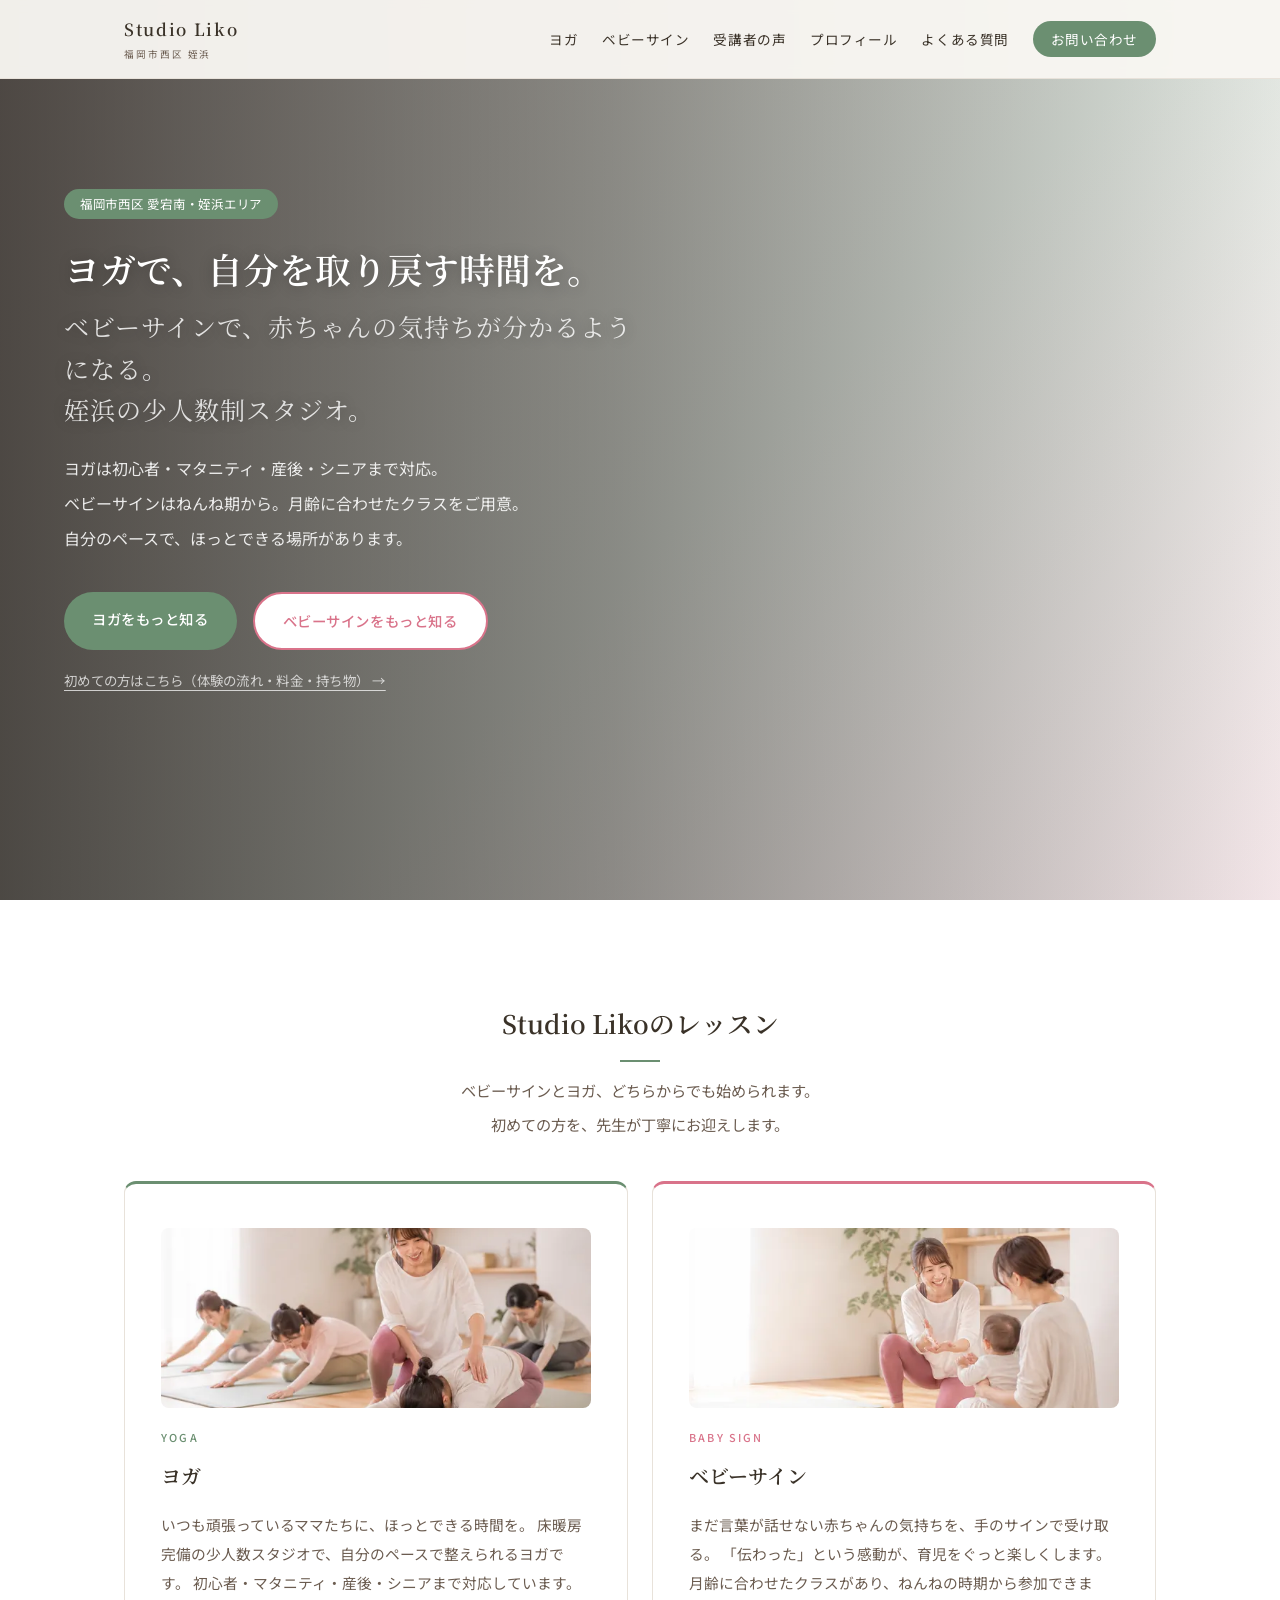
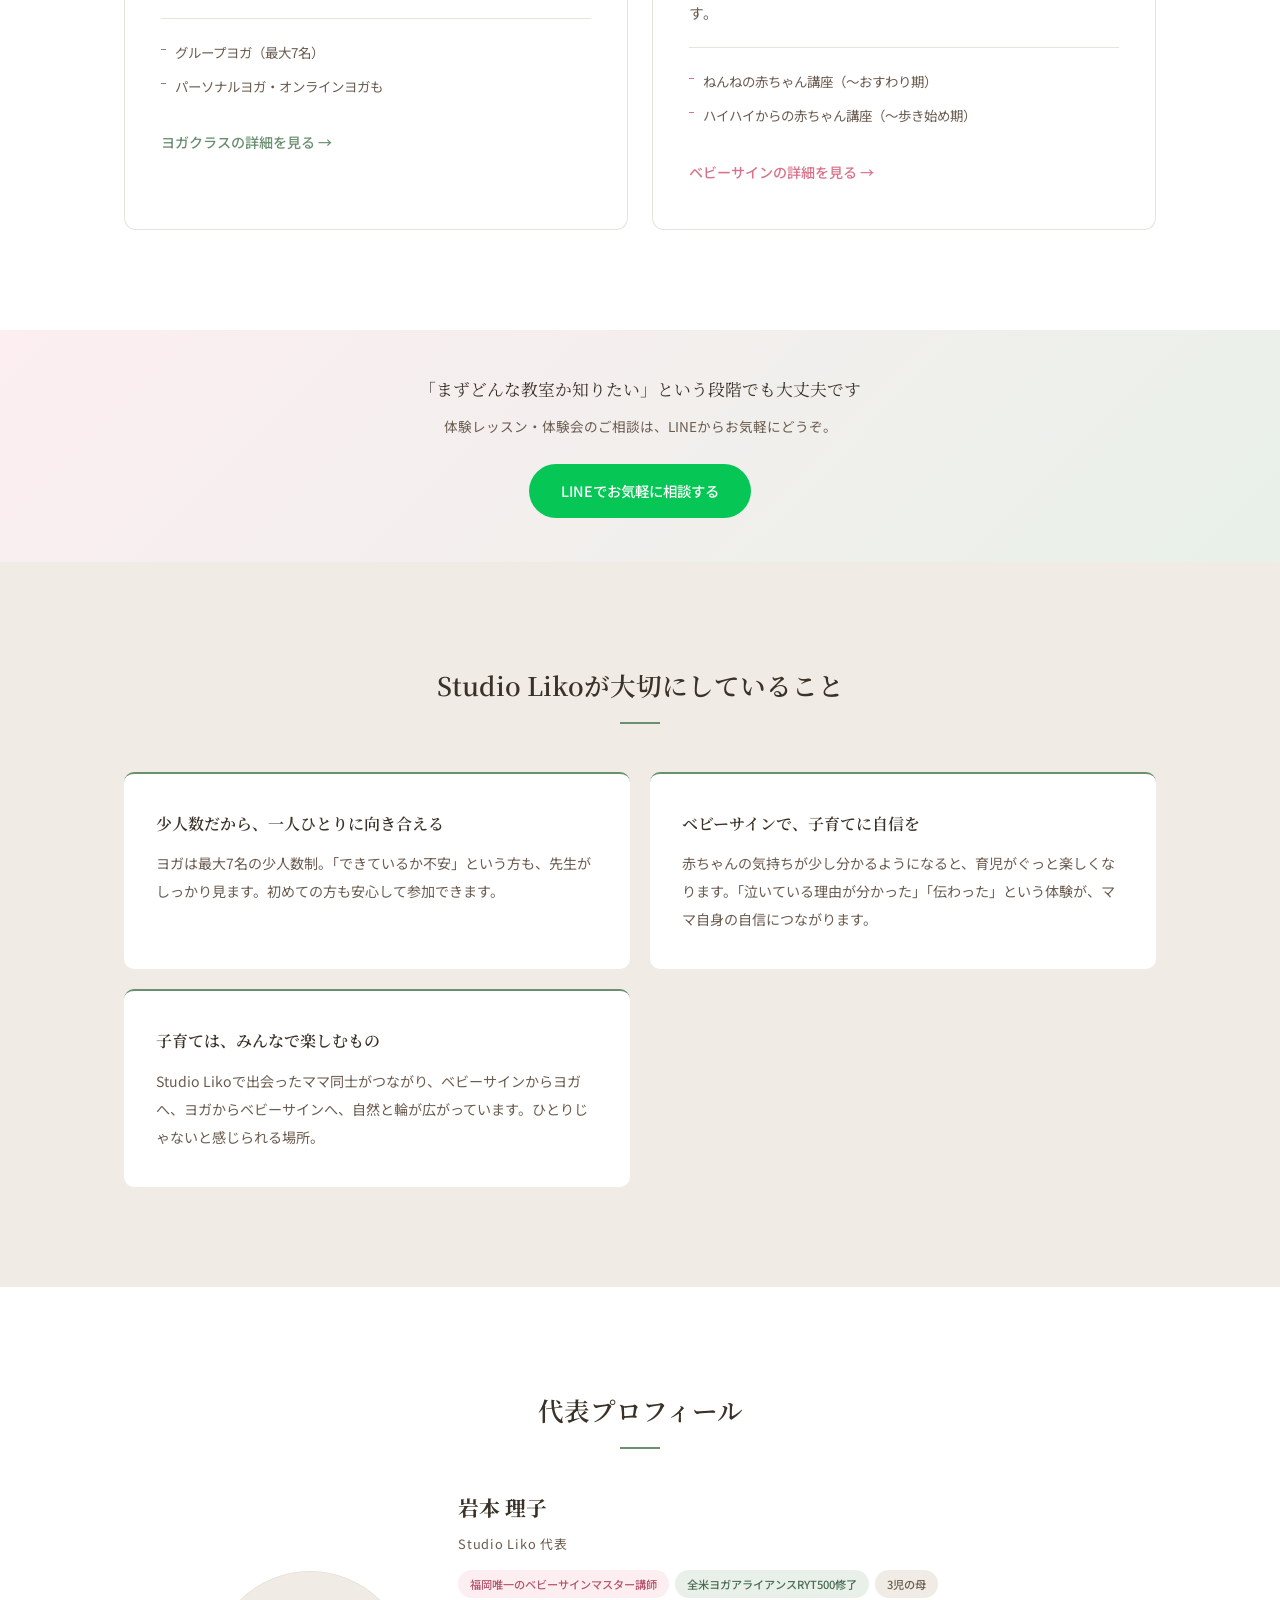
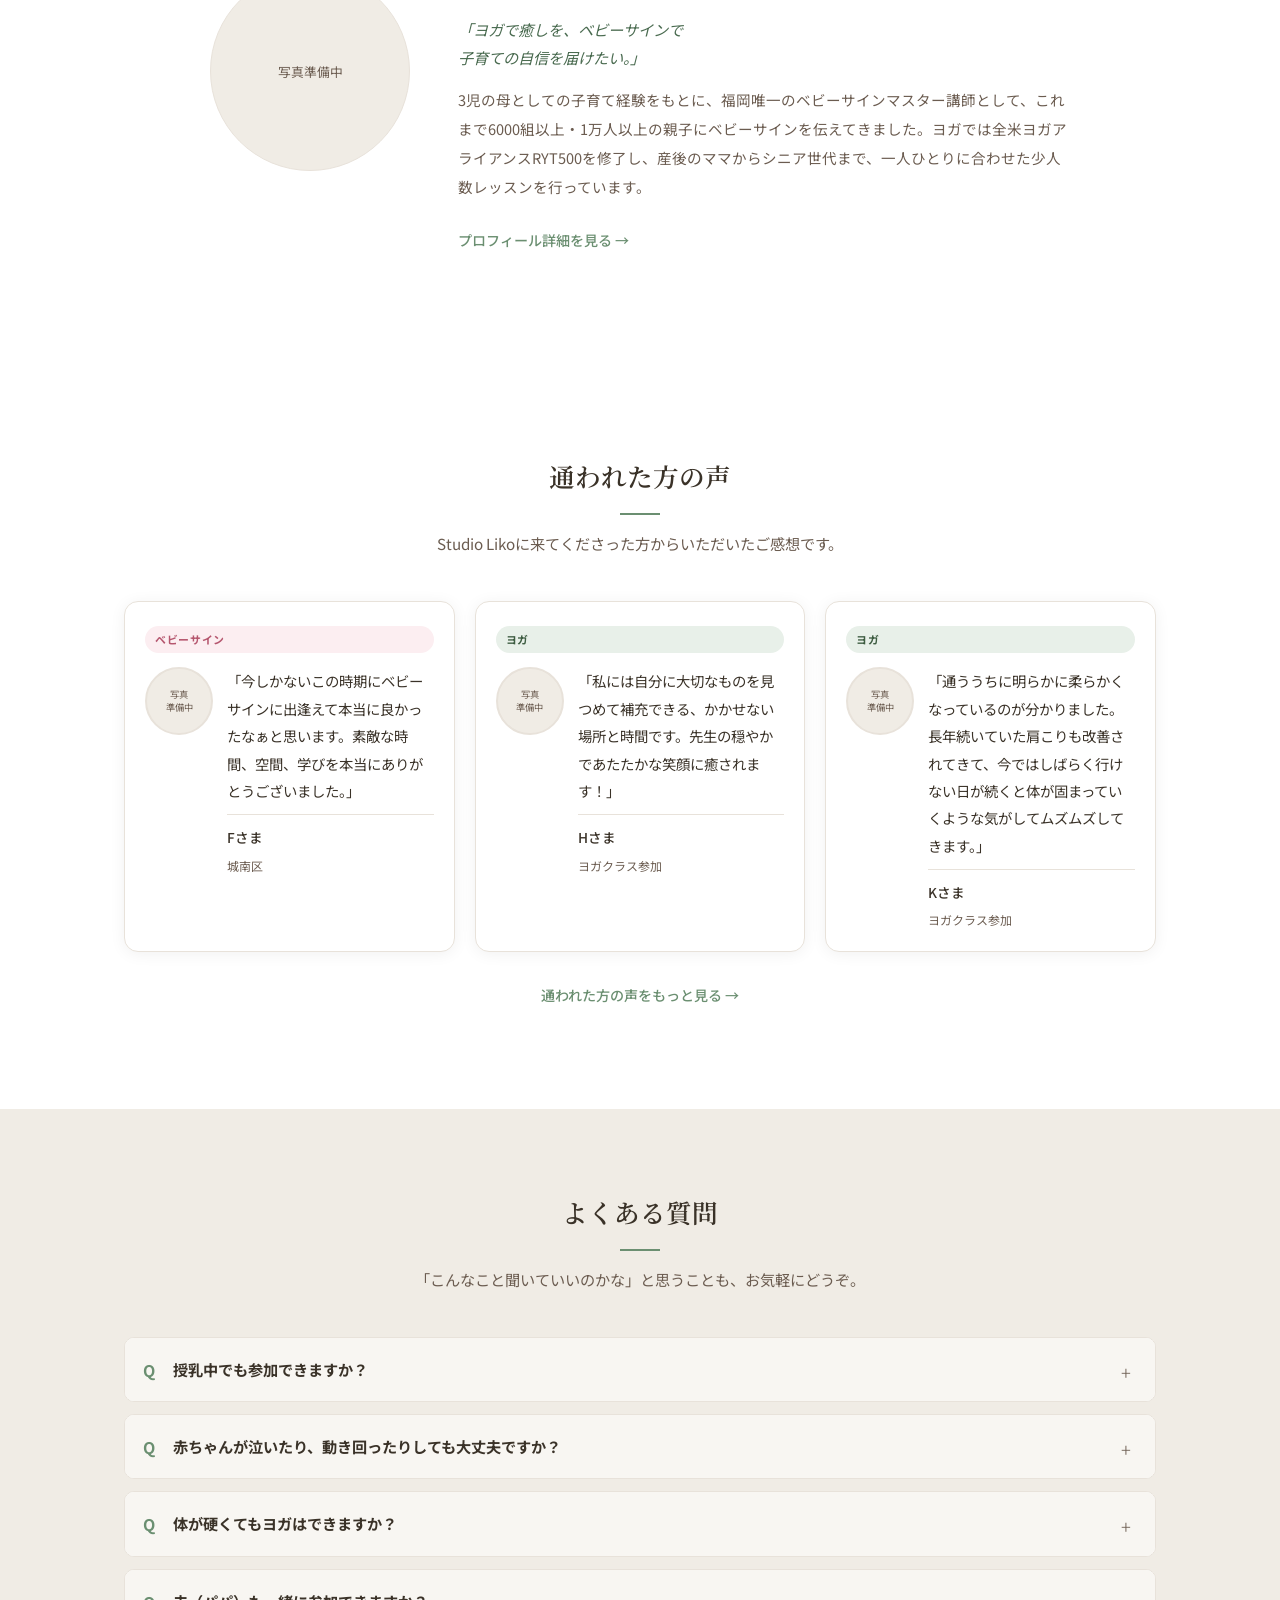
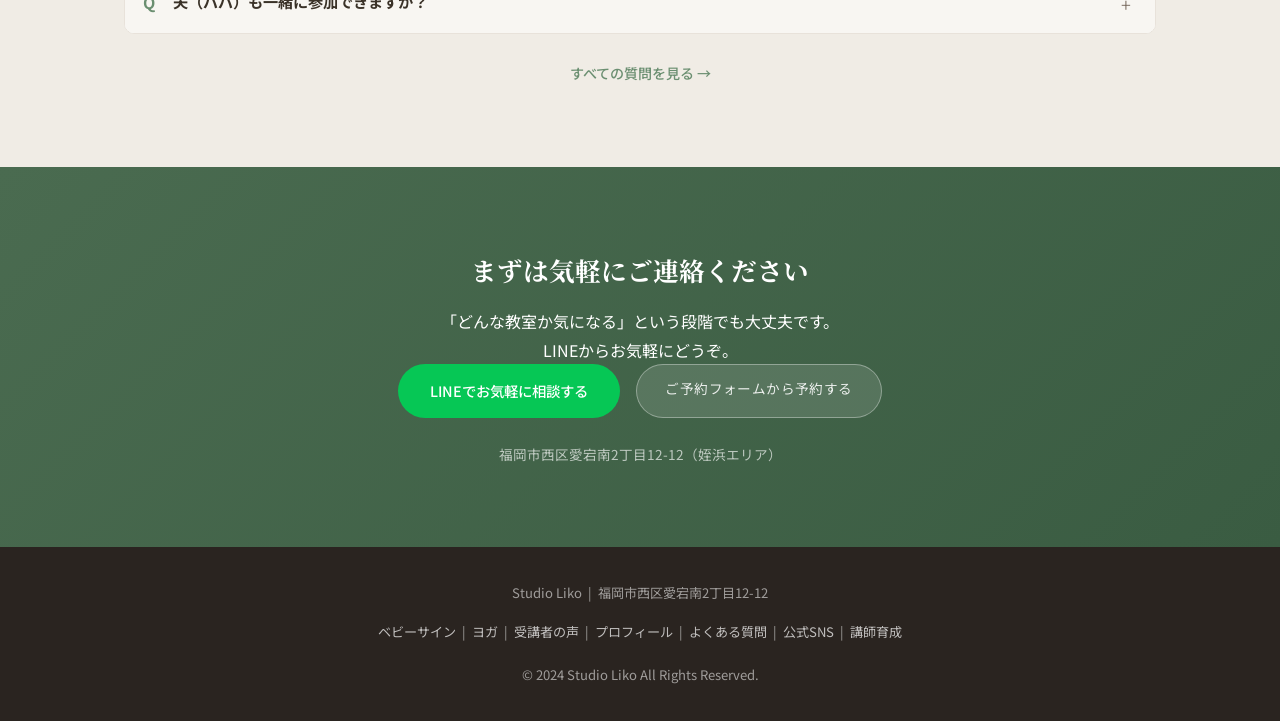
==== index.html @ 3cbf12bb "index.htmlの受講者の声を公式HP掲載内容に修正 Fさま・Hさま・Kさまの実際のコメントに統一。voice.htmlのTOP3と一致させた。" ====
<!DOCTYPE html>
<html lang="ja">
<head>
  <meta charset="UTF-8">
  <meta name="viewport" content="width=device-width, initial-scale=1.0">
  <title>Studio Liko | 福岡市西区・姪浜のヨガ＆ベビーサイン教室</title>
  <meta name="description" content="福岡市西区・姪浜エリアのヨガ＆ベビーサイン教室「Studio Liko」。赤ちゃんと気持ちが通じる喜びを。ママの心と体がほっとゆるむ場所。少人数制・床暖房・月齢別ベビーサイン講座。">
  <link rel="preconnect" href="https://fonts.googleapis.com">
  <link rel="preconnect" href="https://fonts.gstatic.com" crossorigin>
  <link rel="preload" as="style" href="https://fonts.googleapis.com/css2?family=Noto+Serif+JP:wght@400;600&family=Noto+Sans+JP:wght@300;400;500;700&display=swap" onload="this.onload=null;this.rel='stylesheet'">
  <noscript><link rel="stylesheet" href="https://fonts.googleapis.com/css2?family=Noto+Serif+JP:wght@400;600&family=Noto+Sans+JP:wght@300;400;500;700&display=swap"></noscript>
  <link rel="preload" as="style" href="style.css" onload="this.onload=null;this.rel='stylesheet'">
  <noscript><link rel="stylesheet" href="style.css"></noscript>
  <style>
    *,*::before,*::after{box-sizing:border-box;margin:0;padding:0}
    html{scroll-behavior:smooth;font-size:16px}
    body{font-family:'Noto Sans JP',sans-serif;color:#3a3228;background:#f8f6f2;line-height:1.8}
    img{max-width:100%;height:auto;display:block}a{color:inherit;text-decoration:none}
    :root{--yoga:#6b8f71;--yoga-dark:#4a6b50;--yoga-light:#e8f0e9;--babysign:#d9738a;--babysign-dark:#b5566e;--babysign-light:#fceef1;--bg:#f8f6f2;--bg2:#f0ece5;--text:#3a3228;--text-light:#6b5c50;--border:#e8e2da;--radius:8px}
    .container{max-width:1080px;margin:0 auto;padding:0 24px}
    .header{position:fixed;top:0;left:0;right:0;z-index:100;background:rgba(248,246,242,.96);backdrop-filter:blur(6px);border-bottom:1px solid var(--border)}
    .header-inner{max-width:1080px;margin:0 auto;padding:14px 24px;display:flex;align-items:center;justify-content:space-between;gap:24px}
    .logo{display:flex;flex-direction:column;gap:2px;flex-shrink:0}
    .logo-ja{font-family:'Noto Serif JP',serif;font-size:1.05rem;font-weight:600;letter-spacing:.1em}
    .logo-en{font-size:.6rem;letter-spacing:.2em;color:var(--text-light);text-transform:uppercase}
    .nav ul{display:flex;gap:24px;list-style:none;align-items:center}
    .nav a{font-size:.85rem;letter-spacing:.04em;transition:color .2s;white-space:nowrap}
    .btn-nav{background:var(--yoga);color:#fff!important;padding:8px 18px;border-radius:20px;font-size:.82rem}
    .hamburger{display:none;flex-direction:column;justify-content:center;gap:5px;background:none;border:none;cursor:pointer;padding:8px;z-index:200;flex-shrink:0}
    .hamburger span{display:block;width:22px;height:2px;background:var(--text);border-radius:2px;transition:all .3s}
    .nav-overlay{display:none;position:fixed;inset:0;background:rgba(0,0,0,.4);z-index:90}
    .sticky-cta{display:none;position:fixed;bottom:0;left:0;right:0;z-index:150}
    .fv-hero{position:relative;min-height:100vh;display:flex!important;align-items:center;overflow:hidden;padding-top:0}
    .fv-hero::before,.fv-hero::after{display:none}
    .fv-hero-bg{position:absolute;inset:0;width:100%;height:100%;object-fit:cover;object-position:62% center;z-index:0;display:block;max-width:none}
    .fv-hero-overlay{position:absolute;inset:0;background:linear-gradient(to right,rgba(15,8,4,.72) 0%,rgba(15,8,4,.44) 48%,rgba(15,8,4,.04) 100%);z-index:1}
    .fv-hero-left{position:relative;z-index:2;padding:120px clamp(24px,3.5vw,56px) 60px clamp(24px,5vw,88px);max-width:700px}
    .fv-badge{display:inline-block;background:var(--yoga);color:#fff;font-size:.78rem;padding:4px 16px;border-radius:20px;letter-spacing:.06em;margin-bottom:20px}
    .fv-title{font-family:'Noto Serif JP',serif;font-size:clamp(2rem,5vw,3.2rem);font-weight:600;line-height:1.5;margin-bottom:20px;color:var(--text)}
    .fv-hero .fv-title{color:#fff;font-size:clamp(1.8rem,2.8vw,2.3rem);text-shadow:0 1px 14px rgba(0,0,0,.28)}
    .fv-hero .fv-title .fv-sub-line{color:rgba(255,255,255,.82)}
    .fv-hero .fv-text{color:rgba(255,255,255,.88)}
    .fv-guide-link{color:rgba(255,255,255,.72)!important}
    .fv-text{font-size:1rem;color:var(--text-light);margin-bottom:36px;line-height:2.2}
    .fv-btns{display:flex;gap:16px;flex-wrap:wrap}
    .btn{display:inline-block;padding:14px 28px;border-radius:30px;font-size:.9rem;font-weight:500;letter-spacing:.04em;transition:all .2s;cursor:pointer}
    .btn-yoga{background:var(--yoga);color:#fff}
    .btn-babysign{background:#fff;color:var(--babysign);border:2px solid var(--babysign)}
    .page-hero{padding:120px 24px 60px;background:linear-gradient(135deg,var(--yoga-light),var(--bg2));text-align:center}
    .page-hero.bs-hero{background:linear-gradient(135deg,var(--babysign-light),#f8f4f4)}
    .page-hero.profile-hero{background:linear-gradient(135deg,#f0ede8,var(--yoga-light))}
    .page-hero.faq-hero{background:linear-gradient(135deg,var(--bg2),#f0ede8)}
    .page-hero h1{font-family:'Noto Serif JP',serif;font-size:clamp(1.6rem,4vw,2.4rem);font-weight:600;margin-bottom:12px}
    .page-hero p{color:var(--text-light);font-size:.95rem}
    @media(max-width:768px){
      .hamburger{display:flex}
      .nav{position:fixed;top:0;right:-100%;width:75%;max-width:280px;height:100vh;background:var(--bg);padding:72px 28px 28px;transition:right .3s ease;box-shadow:-8px 0 24px rgba(0,0,0,.08);z-index:100;overflow-y:auto}
      .nav.open{right:0}
      .nav ul{flex-direction:column;gap:0;align-items:flex-start}
      .nav ul li{width:100%;border-bottom:1px solid var(--border)}
      .nav a:not(.btn-nav){display:block;padding:15px 0;font-size:.95rem}
      .btn-nav{display:inline-block;margin:16px 0 0;padding:10px 20px}
      .sticky-cta{display:block;opacity:0;transform:translateY(100%);transition:opacity .4s ease,transform .4s ease;pointer-events:none;padding:10px 16px 14px;background:rgba(248,246,242,.97);backdrop-filter:blur(6px);border-top:1px solid var(--border)}
      .sticky-cta.visible{opacity:1;transform:translateY(0);pointer-events:auto}
      body{padding-bottom:66px}
      .fv-hero{display:block!important;min-height:auto;background:none!important;overflow:visible;padding-top:0}
      .fv-hero-bg{display:block!important;position:static!important;width:100%;height:60vw;max-height:220px;object-fit:cover;object-position:54% center;max-width:none}
      .fv-hero-overlay{display:none!important}
      .fv-hero-left{position:relative!important;z-index:10;margin-top:-36px;padding:20px 22px 40px;background:#fff;border-radius:20px 20px 0 0;box-shadow:0 -6px 28px rgba(0,0,0,.08);max-width:100%}
      .fv-hero .fv-badge{margin-bottom:14px}
      .fv-hero .fv-title{color:var(--text);font-size:1.48rem;line-height:1.75;text-shadow:none;margin-bottom:10px}
      .fv-hero .fv-title br{display:none}
      .fv-hero .fv-title .fv-sub-line{color:var(--text-light);margin-top:10px;line-height:1.8}
      .fv-hero .fv-text{color:var(--text-light);font-size:.9rem;line-height:2;margin-top:14px}
      .fv-hero .fv-text br{display:none}
      .fv-hero .fv-btns{gap:10px;margin-top:22px}
      .fv-guide-link{color:var(--text-light)!important}
      .page-hero{padding:100px 24px 48px}
    }
  </style>
  <style>
    /* ===== FVタイトル調整 ===== */
    .fv-title {
      font-size: clamp(1.7rem, 4vw, 2.8rem);
      line-height: 1.65;
    }
    .fv-title .fv-sub-line {
      display: block;
      font-size: 0.7em;
      font-weight: 400;
      color: var(--text-light);
      letter-spacing: 0.04em;
      margin-top: 8px;
    }

    /* ===== トラックカード（絵文字なし版） ===== */
    .track-card-v2 {
      padding: 44px 36px;
      border-radius: 12px;
      background: #fff;
      border: 1px solid var(--border);
      border-top: 3px solid var(--babysign);
      transition: box-shadow 0.2s;
    }
    .track-card-v2.yoga-card-v2 { border-top-color: var(--yoga); }
    .track-card-v2:hover { box-shadow: 0 6px 20px rgba(0,0,0,0.06); }
    .track-card-v2 h3 {
      font-family: 'Noto Serif JP', serif;
      font-size: 1.25rem;
      font-weight: 600;
      margin-bottom: 16px;
      color: var(--text);
    }
    .track-card-v2 p {
      font-size: 0.92rem;
      color: var(--text-light);
      line-height: 2;
      margin-bottom: 20px;
    }
    .track-class-list {
      list-style: none;
      padding: 0;
      margin: 0 0 24px;
      font-size: 0.84rem;
      color: var(--text-light);
      border-top: 1px solid var(--border);
      padding-top: 16px;
    }
    .track-class-list li {
      padding: 5px 0;
      padding-left: 14px;
      position: relative;
    }
    .track-class-list li::before {
      content: '';
      position: absolute;
      left: 0;
      top: 14px;
      width: 5px;
      height: 1px;
      background: var(--babysign);
    }
    .track-card-v2.yoga-card-v2 .track-class-list li::before { background: var(--yoga); }

    /* ===== セクション余白増し ===== */
    .section-spacious { padding: 100px 0; }

    /* ===== プロフィールカード調整 ===== */
    .profile-img-round-v2 {
      width: 200px;
      height: 200px;
      border-radius: 50%;
      background: linear-gradient(135deg, #dceade, #fde8ee);
      flex-shrink: 0;
      display: flex;
      align-items: center;
      justify-content: center;
      border: 1px solid var(--border);
    }
  </style>
</head>
<body>

  <!-- ヘッダー -->
  <header class="header">
    <div class="header-inner">
      <a href="index.html" class="logo">
        <span class="logo-ja">Studio Liko</span>
        <span class="logo-en">福岡市西区 姪浜</span>
      </a>
      <nav class="nav">
        <ul>
          <li><a href="yoga.html">ヨガ</a></li>
          <li><a href="babysign.html">ベビーサイン</a></li>
          <li><a href="voice.html">受講者の声</a></li>
          <li><a href="profile.html">プロフィール</a></li>
          <li><a href="faq.html">よくある質問</a></li>
          <li><a href="#contact" class="btn-nav">お問い合わせ</a></li>
        </ul>
      </nav>
      <button class="hamburger" id="hamburger" aria-label="メニューを開く">
        <span></span><span></span><span></span>
      </button>
    </div>
  </header>

  <main>

  <!-- ===== FV ===== -->
  <section class="fv fv-hero">
    <picture>
      <source media="(max-width: 768px)" srcset="img/fv_main_sp.webp" type="image/webp">
      <source srcset="img/fv_main.webp" type="image/webp">
      <img src="img/fv_main.png" alt="Studio Liko ヨガとベビーサインの教室" class="fv-hero-bg" fetchpriority="high" width="1440" height="810">
    </picture>
    <div class="fv-hero-overlay"></div>
    <div class="fv-hero-left">
      <div class="fv-hero-text">
        <span class="fv-badge">福岡市西区 愛宕南・姪浜エリア</span>
        <h1 class="fv-title">
          ヨガで、自分を取り戻す時間を。
          <span class="fv-sub-line">ベビーサインで、赤ちゃんの気持ちが分かるようになる。<br>姪浜の少人数制スタジオ。</span>
        </h1>
        <p class="fv-text">
          ヨガは初心者・マタニティ・産後・シニアまで対応。<br>
          ベビーサインはねんね期から。月齢に合わせたクラスをご用意。<br>
          自分のペースで、ほっとできる場所があります。
        </p>
        <div class="fv-btns">
          <a href="yoga.html" class="btn btn-yoga">ヨガをもっと知る</a>
          <a href="babysign.html" class="btn btn-babysign">ベビーサインをもっと知る</a>
        </div>
        <p style="margin-top:18px; font-size:0.84rem;">
          <a href="guide.html" class="fv-guide-link" style="text-decoration:underline; text-underline-offset:4px; letter-spacing:0.02em;">初めての方はこちら（体験の流れ・料金・持ち物） →</a>
        </p>
      </div>
    </div>
  </section>

  <!-- ===== 2つの入口 ===== -->
  <section class="two-tracks section-spacious">
    <div class="container">
      <h2 class="section-title">Studio Likoのレッスン</h2>
      <p class="section-lead">
        ベビーサインとヨガ、どちらからでも始められます。<br>
        初めての方を、先生が丁寧にお迎えします。
      </p>
      <div class="tracks-grid">

        <div class="track-card-v2 yoga-card-v2">
          <picture>
            <source srcset="img/profile.webp" type="image/webp">
            <img src="img/profile.png" alt="ヨガクラス" class="track-card-img" loading="lazy" width="600" height="450">
          </picture>
          <span class="track-en" style="color:var(--yoga);">Yoga</span>
          <h3>ヨガ</h3>
          <p>
            いつも頑張っているママたちに、ほっとできる時間を。
            床暖房完備の少人数スタジオで、自分のペースで整えられるヨガです。
            初心者・マタニティ・産後・シニアまで対応しています。
          </p>
          <ul class="track-class-list">
            <li>グループヨガ（最大7名）</li>
            <li>パーソナルヨガ・オンラインヨガも</li>
          </ul>
          <a href="yoga.html" class="btn-text">ヨガクラスの詳細を見る →</a>
        </div>

        <div class="track-card-v2">
          <picture>
            <source srcset="img/babysign_mama.webp" type="image/webp">
            <img src="img/babysign_mama.png" alt="ベビーサインクラス" class="track-card-img" loading="lazy" width="600" height="450">
          </picture>
          <span class="track-en">Baby Sign</span>
          <h3>ベビーサイン</h3>
          <p>
            まだ言葉が話せない赤ちゃんの気持ちを、手のサインで受け取る。
            「伝わった」という感動が、育児をぐっと楽しくします。
            月齢に合わせたクラスがあり、ねんねの時期から参加できます。
          </p>
          <ul class="track-class-list">
            <li>ねんねの赤ちゃん講座（〜おすわり期）</li>
            <li>ハイハイからの赤ちゃん講座（〜歩き始め期）</li>
          </ul>
          <a href="babysign.html" class="btn-text bs">ベビーサインの詳細を見る →</a>
        </div>

      </div>
    </div>
  </section>

  <!-- ===== 中間CTA ===== -->
  <section style="background:linear-gradient(135deg, var(--babysign-light) 0%, var(--yoga-light) 100%); padding:44px 0; text-align:center;">
    <div class="container">
      <p style="font-family:'Noto Serif JP',serif; font-size:1.05rem; margin-bottom:8px; color:var(--text);">「まずどんな教室か知りたい」という段階でも大丈夫です</p>
      <p style="font-size:0.85rem; color:var(--text-light); margin-bottom:24px; line-height:2;">体験レッスン・体験会のご相談は、LINEからお気軽にどうぞ。</p>
      <div style="display:flex; gap:14px; justify-content:center; flex-wrap:wrap;">
        <a href="https://page.line.me/ttp2821f" class="btn-line">
          <span>LINE</span>
          <span>LINEでお気軽に相談する</span>
        </a>
      </div>
    </div>
  </section>

  <!-- ===== Studio Likoが大切にしていること ===== -->
  <section class="care-section section-spacious">
    <div class="container">
      <h2 class="section-title">Studio Likoが大切にしていること</h2>
      <div class="care-grid">
        <div class="care-item">
          <h3>少人数だから、一人ひとりに向き合える</h3>
          <p>ヨガは最大7名の少人数制。「できているか不安」という方も、先生がしっかり見ます。初めての方も安心して参加できます。</p>
        </div>
        <div class="care-item">
          <h3>ベビーサインで、子育てに自信を</h3>
          <p>赤ちゃんの気持ちが少し分かるようになると、育児がぐっと楽しくなります。「泣いている理由が分かった」「伝わった」という体験が、ママ自身の自信につながります。</p>
        </div>
        <div class="care-item">
          <h3>子育ては、みんなで楽しむもの</h3>
          <p>Studio Likoで出会ったママ同士がつながり、ベビーサインからヨガへ、ヨガからベビーサインへ、自然と輪が広がっています。ひとりじゃないと感じられる場所。</p>
        </div>
      </div>
    </div>
  </section>

  <!-- ===== 先生について ===== -->
  <section class="profile-intro section-spacious" style="background:#fff;">
    <div class="container">
      <h2 class="section-title">代表プロフィール</h2>
      <div class="profile-card">
        <div class="profile-img-round-v2" style="overflow:hidden; padding:0; background:var(--bg2); display:flex; align-items:center; justify-content:center;">
          <span style="font-size:0.8rem; color:var(--text-light);">写真準備中</span>
        </div>
        <div>
          <h2 style="font-family:'Noto Serif JP',serif; font-size:1.3rem; margin-bottom:4px;">岩本 理子</h2>
          <p style="font-size:0.8rem; color:var(--text-light); margin-bottom:14px; letter-spacing:0.06em;">Studio Liko 代表</p>
          <div style="display:flex; flex-wrap:wrap; gap:6px; margin-bottom:18px;">
            <span style="background:var(--babysign-light); color:var(--babysign-dark); font-size:0.7rem; padding:4px 12px; border-radius:20px; font-weight:500;">福岡唯一のベビーサインマスター講師</span>
            <span style="background:var(--yoga-light); color:var(--yoga-dark); font-size:0.7rem; padding:4px 12px; border-radius:20px; font-weight:500;">全米ヨガアライアンスRYT500修了</span>
            <span style="background:var(--bg2); color:var(--text-light); font-size:0.7rem; padding:4px 12px; border-radius:20px; font-weight:500;">3児の母</span>
          </div>
          <p class="profile-catch">「ヨガで癒しを、ベビーサインで<br>子育ての自信を届けたい。」</p>
          <p>
            3児の母としての子育て経験をもとに、福岡唯一のベビーサインマスター講師として、これまで6000組以上・1万人以上の親子にベビーサインを伝えてきました。ヨガでは全米ヨガアライアンスRYT500を修了し、産後のママからシニア世代まで、一人ひとりに合わせた少人数レッスンを行っています。
          </p>
          <a href="profile.html" class="btn-text" style="margin-top:8px; display:inline-block;">プロフィール詳細を見る →</a>
        </div>
      </div>
    </div>
  </section>

  <!-- ===== 通われた方の声 ===== -->
  <section class="voices-section section-spacious">
    <div class="container">
      <h2 class="section-title">通われた方の声</h2>
      <p class="section-lead">Studio Likoに来てくださった方からいただいたご感想です。</p>
      <div class="voices-grid-v2">

        <div class="voice-card-v2">
          <span class="voice-tag-v2 voice-tag-bs">ベビーサイン</span>
          <div class="voice-card-main">
            <div class="voice-photo-wrap">
              <span class="voice-photo-placeholder">写真<br>準備中</span>
            </div>
            <div class="voice-card-content">
              <p class="voice-body">「今しかないこの時期にベビーサインに出逢えて本当に良かったなぁと思います。素敵な時間、空間、学びを本当にありがとうございました。」</p>
              <div class="voice-footer-v2">
                <span class="voice-person-name">Fさま</span>
                <span class="voice-person-info">城南区</span>
              </div>
            </div>
          </div>
        </div>

        <div class="voice-card-v2">
          <span class="voice-tag-v2 voice-tag-yoga">ヨガ</span>
          <div class="voice-card-main">
            <div class="voice-photo-wrap">
              <span class="voice-photo-placeholder">写真<br>準備中</span>
            </div>
            <div class="voice-card-content">
              <p class="voice-body">「私には自分に大切なものを見つめて補充できる、かかせない場所と時間です。先生の穏やかであたたかな笑顔に癒されます！」</p>
              <div class="voice-footer-v2">
                <span class="voice-person-name">Hさま</span>
                <span class="voice-person-info">ヨガクラス参加</span>
              </div>
            </div>
          </div>
        </div>

        <div class="voice-card-v2">
          <span class="voice-tag-v2 voice-tag-yoga">ヨガ</span>
          <div class="voice-card-main">
            <div class="voice-photo-wrap">
              <span class="voice-photo-placeholder">写真<br>準備中</span>
            </div>
            <div class="voice-card-content">
              <p class="voice-body">「通ううちに明らかに柔らかくなっているのが分かりました。長年続いていた肩こりも改善されてきて、今ではしばらく行けない日が続くと体が固まっていくような気がしてムズムズしてきます。」</p>
              <div class="voice-footer-v2">
                <span class="voice-person-name">Kさま</span>
                <span class="voice-person-info">ヨガクラス参加</span>
              </div>
            </div>
          </div>
        </div>

      </div>
      <div class="voice-more">
        <a href="voice.html" class="btn-text">通われた方の声をもっと見る →</a>
      </div>
    </div>
  </section>

  <!-- ===== よくある質問（抜粋） ===== -->
  <section class="faq-pickup" style="background:var(--bg2);">
    <div class="container">
      <h2 class="section-title">よくある質問</h2>
      <p class="section-lead">「こんなこと聞いていいのかな」と思うことも、お気軽にどうぞ。</p>
      <div class="faq-list">
        <div class="faq-item">
          <div class="faq-q">授乳中でも参加できますか？</div>
          <div class="faq-a">はい、大丈夫です。授乳ケープをお持ちいただければ、スタジオ内でご利用いただけます。</div>
        </div>
        <div class="faq-item">
          <div class="faq-q">赤ちゃんが泣いたり、動き回ったりしても大丈夫ですか？</div>
          <div class="faq-a">もちろんです。赤ちゃんが泣いたりぐずったりするのは自然なこと。安心して来ていただける場所でありたいと思っています。</div>
        </div>
        <div class="faq-item">
          <div class="faq-q">体が硬くてもヨガはできますか？</div>
          <div class="faq-a">大丈夫です。ヨガは柔らかくなるための練習なので、今の体の状態は関係ありません。少人数なので、一人ひとりに合わせてご案内します。</div>
        </div>
        <div class="faq-item">
          <div class="faq-q">夫（パパ）も一緒に参加できますか？</div>
          <div class="faq-a">パパのご参加もご相談可能です。ベビーサインはパパも一緒に覚えると、家でのやりとりがより楽しくなります。人数や料金が変わる場合がありますので、お申し込み時にお知らせください。</div>
        </div>
      </div>
      <div class="faq-more">
        <a href="faq.html" class="btn-text">すべての質問を見る →</a>
      </div>
    </div>
  </section>

  <!-- ===== CTA ===== -->
  <section class="cta" id="contact">
    <div class="container">
      <h2>まずは気軽にご連絡ください</h2>
      <p>「どんな教室か気になる」という段階でも大丈夫です。<br>LINEからお気軽にどうぞ。</p>
      <div class="cta-btns">
        <a href="https://page.line.me/ttp2821f" class="btn-line">
          <span>LINE</span>
          <span>LINEでお気軽に相談する</span>
        </a>
        <a href="https://naturalroom.official.jp/%e3%81%94%e4%ba%88%e7%b4%84/" class="btn-yoyaku" target="_blank" rel="noopener">ご予約フォームから予約する</a>
      </div>
      <p class="cta-address" style="margin-top:20px;">福岡市西区愛宕南2丁目12-12（姪浜エリア）</p>
    </div>
  </section>

  </main>

  <!-- ===== フッター ===== -->
  <footer>
    <div class="container">
      <p>Studio Liko &nbsp;|&nbsp; 福岡市西区愛宕南2丁目12-12</p>
      <p style="margin-top:10px;">
        <a href="babysign.html">ベビーサイン</a> &nbsp;|&nbsp;
        <a href="yoga.html">ヨガ</a> &nbsp;|&nbsp;
        <a href="voice.html">受講者の声</a> &nbsp;|&nbsp;
        <a href="profile.html">プロフィール</a> &nbsp;|&nbsp;
        <a href="faq.html">よくある質問</a> &nbsp;|&nbsp;
        <a href="sns.html">公式SNS</a> &nbsp;|&nbsp; <a href="training.html">講師育成</a>
      </p>
      <p style="margin-top:14px;">© 2024 Studio Liko All Rights Reserved.</p>
    </div>
  </footer>

  <div class="nav-overlay" id="navOverlay"></div>
  <div class="sticky-cta">
    <a href="https://page.line.me/ttp2821f">LINEでお気軽に相談する</a>
  </div>
  <script src="script.js"></script>
</body>
</html>
---- style.css ----
/* ===== リセット・基本 ===== */
*, *::before, *::after { box-sizing: border-box; margin: 0; padding: 0; }
html { scroll-behavior: smooth; font-size: 16px; }
body {
  font-family: 'Noto Sans JP', sans-serif;
  color: #3a3228;
  background: #f8f6f2;
  line-height: 1.8;
}
img { max-width: 100%; height: auto; display: block; }
a { color: inherit; text-decoration: none; }

/* ===== カラー変数 ===== */
:root {
  --yoga: #6b8f71;
  --yoga-dark: #4a6b50;
  --yoga-light: #e8f0e9;
  --babysign: #d9738a;
  --babysign-dark: #b5566e;
  --babysign-light: #fceef1;
  --bg: #f8f6f2;
  --bg2: #f0ece5;
  --text: #3a3228;
  --text-light: #6b5c50;
  --border: #e8e2da;
  --radius: 8px;
}

/* ===== コンテナ ===== */
.container { max-width: 1080px; margin: 0 auto; padding: 0 24px; }

/* ===== ヘッダー ===== */
.header {
  position: fixed;
  top: 0; left: 0; right: 0;
  z-index: 100;
  background: rgba(248, 246, 242, 0.96);
  backdrop-filter: blur(6px);
  border-bottom: 1px solid var(--border);
}
.header-inner {
  max-width: 1080px;
  margin: 0 auto;
  padding: 14px 24px;
  display: flex;
  align-items: center;
  justify-content: space-between;
  gap: 24px;
}
.logo { display: flex; flex-direction: column; gap: 2px; flex-shrink: 0; }
.logo-ja {
  font-family: 'Noto Serif JP', serif;
  font-size: 1.05rem;
  font-weight: 600;
  letter-spacing: 0.1em;
}
.logo-en {
  font-size: 0.6rem;
  letter-spacing: 0.2em;
  color: var(--text-light);
  text-transform: uppercase;
}
.nav ul { display: flex; gap: 24px; list-style: none; align-items: center; }
.nav a {
  font-size: 0.85rem;
  letter-spacing: 0.04em;
  transition: color 0.2s;
  white-space: nowrap;
}
.nav a:hover { color: var(--yoga); }
.btn-nav {
  background: var(--yoga);
  color: #fff !important;
  padding: 8px 18px;
  border-radius: 20px;
  font-size: 0.82rem;
  transition: background 0.2s;
}
.btn-nav:hover { background: var(--yoga-dark) !important; }

/* ===== FV ===== */
.fv {
  min-height: 100vh;
  display: flex;
  align-items: center;
  padding-top: 70px;
  background: linear-gradient(135deg, #f0ede8 0%, #e8f0e9 55%, #fceef1 100%);
  position: relative;
  overflow: hidden;
}
.fv::before {
  content: '';
  position: absolute;
  top: -120px; right: -120px;
  width: 560px; height: 560px;
  background: radial-gradient(circle, rgba(107,143,113,0.13) 0%, transparent 70%);
}
.fv::after {
  content: '';
  position: absolute;
  bottom: -80px; left: -80px;
  width: 420px; height: 420px;
  background: radial-gradient(circle, rgba(217,115,138,0.10) 0%, transparent 70%);
}
.fv-inner {
  position: relative;
  z-index: 1;
  max-width: 1080px;
  margin: 0 auto;
  padding: 80px 24px;
}
.fv-badge {
  display: inline-block;
  background: var(--yoga);
  color: #fff;
  font-size: 0.78rem;
  padding: 4px 16px;
  border-radius: 20px;
  letter-spacing: 0.06em;
  margin-bottom: 20px;
}
.fv-title {
  font-family: 'Noto Serif JP', serif;
  font-size: clamp(2rem, 5vw, 3.2rem);
  font-weight: 600;
  line-height: 1.5;
  margin-bottom: 20px;
  color: var(--text);
}
.fv-text {
  font-size: 1rem;
  color: var(--text-light);
  margin-bottom: 36px;
  line-height: 2.2;
}
.fv-btns { display: flex; gap: 16px; flex-wrap: wrap; }

/* ===== FV ヒーロー（画像上にテキストオーバーレイ） ===== */
.fv-hero {
  position: relative;
  min-height: 100vh;
  display: flex !important;
  align-items: center;
  overflow: hidden;
  padding-top: 0;
}
.fv-hero::before, .fv-hero::after { display: none; }
.fv-hero-bg {
  position: absolute;
  inset: 0;
  width: 100%;
  height: 100%;
  object-fit: cover;
  object-position: 62% center;
  z-index: 0;
  display: block;
  max-width: none;
}
.fv-hero-overlay {
  position: absolute;
  inset: 0;
  background: linear-gradient(
    to right,
    rgba(15, 8, 4, 0.72) 0%,
    rgba(15, 8, 4, 0.44) 48%,
    rgba(15, 8, 4, 0.04) 100%
  );
  z-index: 1;
}
.fv-hero-left {
  position: relative;
  z-index: 2;
  padding: 120px clamp(24px, 3.5vw, 56px) 60px clamp(24px, 5vw, 88px);
  max-width: 700px;
}
.fv-hero-text { text-align: left; }
.fv-hero .fv-title {
  color: #fff;
  font-size: clamp(1.8rem, 2.8vw, 2.3rem);
  text-shadow: 0 1px 14px rgba(0,0,0,0.28);
}
.fv-hero .fv-title .fv-sub-line { color: rgba(255,255,255,0.82); }
.fv-hero .fv-text { color: rgba(255,255,255,0.88); }
.fv-guide-link { color: rgba(255,255,255,0.72) !important; }

/* ===== ボタン共通 ===== */
.btn {
  display: inline-block;
  padding: 14px 28px;
  border-radius: 30px;
  font-size: 0.9rem;
  font-weight: 500;
  letter-spacing: 0.04em;
  transition: all 0.2s;
  cursor: pointer;
}
.btn-yoga { background: var(--yoga); color: #fff; }
.btn-yoga:hover { background: var(--yoga-dark); transform: translateY(-2px); box-shadow: 0 6px 16px rgba(74,107,80,0.25); }
.btn-babysign { background: #fff; color: var(--babysign); border: 2px solid var(--babysign); }
.btn-babysign:hover { background: var(--babysign-light); transform: translateY(-2px); }
.btn-text {
  color: var(--yoga);
  font-size: 0.88rem;
  font-weight: 500;
  display: inline-flex;
  align-items: center;
  gap: 4px;
  transition: gap 0.2s;
}
.btn-text:hover { gap: 8px; }
.btn-text.bs { color: var(--babysign); }

/* ===== セクション共通 ===== */
section { padding: 80px 0; }
.section-title {
  font-family: 'Noto Serif JP', serif;
  font-size: 1.6rem;
  font-weight: 600;
  text-align: center;
  margin-bottom: 12px;
  position: relative;
  padding-bottom: 16px;
}
.section-title::after {
  content: '';
  position: absolute;
  bottom: 0; left: 50%;
  transform: translateX(-50%);
  width: 40px; height: 2px;
  background: var(--yoga);
}
.section-title.bs::after { background: var(--babysign); }
.section-lead {
  text-align: center;
  color: var(--text-light);
  margin-bottom: 40px;
  font-size: 0.95rem;
  line-height: 2.2;
}

/* ===== 2つの導線 ===== */
.two-tracks { background: #fff; }
.tracks-grid {
  display: grid;
  grid-template-columns: 1fr 1fr;
  gap: 24px;
  margin-top: 40px;
}
.track-card {
  padding: 40px 32px;
  border-radius: 12px;
  background: var(--bg);
  border: 1px solid var(--border);
  transition: transform 0.2s, box-shadow 0.2s;
}
.track-card:hover { transform: translateY(-4px); box-shadow: 0 8px 24px rgba(0,0,0,0.07); }
.track-card.yoga-card { border-top: 4px solid var(--yoga); }
.track-card.babysign-card { border-top: 4px solid var(--babysign); }
.track-icon { font-size: 2.4rem; margin-bottom: 16px; }
.track-card h3 {
  font-family: 'Noto Serif JP', serif;
  font-size: 1.2rem;
  margin-bottom: 12px;
}
.track-card p { color: var(--text-light); font-size: 0.92rem; margin-bottom: 20px; line-height: 1.9; }

/* ===== 強み ===== */
.strengths { background: var(--bg2); }
.strengths-grid {
  display: grid;
  grid-template-columns: repeat(2, 1fr);
  gap: 20px;
  margin-top: 40px;
}
.strength-item {
  background: #fff;
  padding: 32px 28px;
  border-radius: 12px;
}
.strength-num {
  font-size: 2.2rem;
  font-weight: 700;
  color: var(--yoga);
  opacity: 0.25;
  line-height: 1;
  margin-bottom: 8px;
  font-family: Georgia, serif;
}
.strength-item h3 { font-size: 1rem; font-weight: 700; margin-bottom: 10px; }
.strength-item p { font-size: 0.88rem; color: var(--text-light); line-height: 1.9; }

/* ===== ホットvs常温 ===== */
.hot-vs { background: var(--yoga-light); }
.comparison-table { overflow-x: auto; margin-top: 32px; border-radius: 12px; box-shadow: 0 2px 12px rgba(0,0,0,0.06); }
.comparison-table table { width: 100%; border-collapse: collapse; background: #fff; border-radius: 12px; overflow: hidden; }
.comparison-table th, .comparison-table td {
  padding: 16px 20px;
  font-size: 0.9rem;
  border-bottom: 1px solid var(--border);
  text-align: left;
}
.comparison-table th { font-weight: 700; font-size: 0.85rem; }
.comparison-table th:first-child { background: var(--bg2); }
.comparison-table th.col-hot { background: #eaeaea; color: var(--text-light); }
.comparison-table th.col-normal { background: var(--yoga); color: #fff; }
.comparison-table td.highlight { color: var(--yoga-dark); font-weight: 600; }
.comparison-table tr:last-child td { border-bottom: none; }

/* ===== プロフィール（トップ） ===== */
.profile-intro { background: #fff; }
.profile-card {
  display: flex;
  gap: 48px;
  align-items: center;
  max-width: 860px;
  margin: 40px auto 0;
}
.profile-img-round {
  width: 200px; height: 200px;
  border-radius: 50%;
  background: linear-gradient(135deg, var(--yoga-light), var(--babysign-light));
  flex-shrink: 0;
  display: flex;
  align-items: center;
  justify-content: center;
  font-size: 0.85rem;
  color: var(--text-light);
  border: 3px solid var(--border);
  font-family: 'Noto Serif JP', serif;
}
.profile-card h2 {
  font-family: 'Noto Serif JP', serif;
  font-size: 1.3rem;
  margin-bottom: 12px;
}
.profile-card .profile-catch {
  color: var(--yoga-dark);
  font-style: italic;
  font-size: 0.95rem;
  margin-bottom: 14px;
  line-height: 1.8;
}
.profile-card p { font-size: 0.91rem; color: var(--text-light); margin-bottom: 18px; line-height: 2; }

/* ===== FAQピックアップ ===== */
.faq-pickup { background: var(--bg2); }
.faq-list { margin-top: 40px; display: flex; flex-direction: column; gap: 12px; }
.faq-item {
  background: #fff;
  border-radius: 10px;
  overflow: hidden;
  border: 1px solid var(--border);
}
.faq-q {
  padding: 18px 24px 18px 48px;
  font-weight: 700;
  font-size: 0.95rem;
  background: var(--bg);
  position: relative;
}
.faq-q::before {
  content: 'Q';
  position: absolute;
  left: 18px;
  color: var(--yoga);
  font-weight: 700;
  font-size: 1rem;
}
.faq-a {
  padding: 16px 24px 16px 48px;
  font-size: 0.9rem;
  color: var(--text-light);
  position: relative;
  line-height: 1.9;
}
.faq-a::before {
  content: 'A';
  position: absolute;
  left: 18px;
  color: var(--babysign);
  font-weight: 700;
  font-size: 1rem;
}
.faq-more { text-align: center; margin-top: 24px; }

/* ===== CTA ===== */
.cta {
  background: linear-gradient(135deg, var(--yoga-dark) 0%, #3a5c42 100%);
  color: #fff;
  text-align: center;
  padding: 80px 24px;
}
.cta h2 {
  font-family: 'Noto Serif JP', serif;
  font-size: 1.6rem;
  margin-bottom: 14px;
}
.cta > p { color: rgba(255,255,255,0.82); margin-bottom: 32px; font-size: 0.95rem; }
.cta-btns { display: flex; gap: 16px; justify-content: center; flex-wrap: wrap; margin-bottom: 24px; }
.btn-line {
  background: #06C755;
  color: #fff;
  padding: 14px 32px;
  border-radius: 30px;
  font-weight: 500;
  font-size: 0.9rem;
  display: flex;
  align-items: center;
  gap: 8px;
  transition: opacity 0.2s;
}
.btn-line:hover { opacity: 0.85; }
.btn-line > span:first-child { display: none; }
.btn-contact-w {
  background: rgba(255,255,255,0.15);
  color: #fff;
  border: 1px solid rgba(255,255,255,0.45);
  padding: 14px 32px;
  border-radius: 30px;
  font-size: 0.9rem;
  transition: background 0.2s;
}
.btn-contact-w:hover { background: rgba(255,255,255,0.25); }
.btn-yoyaku {
  display: inline-block;
  background: rgba(255,255,255,0.12);
  color: rgba(255,255,255,0.88);
  border: 1px solid rgba(255,255,255,0.35);
  padding: 11px 28px;
  border-radius: 30px;
  font-size: 0.85rem;
  letter-spacing: 0.03em;
  transition: background 0.2s;
}
.btn-yoyaku:hover { background: rgba(255,255,255,0.22); }
.cta-address { color: rgba(255,255,255,0.65); font-size: 0.85rem; }

/* ===== フッター ===== */
footer {
  background: #2a2420;
  color: rgba(255,255,255,0.55);
  text-align: center;
  padding: 32px 24px;
  font-size: 0.82rem;
  line-height: 2.2;
}
footer a { color: rgba(255,255,255,0.7); }

/* ===== ページヘロー（内部ページ共通） ===== */
.page-hero {
  padding: 120px 24px 60px;
  background: linear-gradient(135deg, var(--yoga-light), var(--bg2));
  text-align: center;
}
.page-hero.bs-hero { background: linear-gradient(135deg, var(--babysign-light), #f8f4f4); }
.page-hero.profile-hero { background: linear-gradient(135deg, #f0ede8, var(--yoga-light)); }
.page-hero.faq-hero { background: linear-gradient(135deg, var(--bg2), #f0ede8); }
.page-hero h1 {
  font-family: 'Noto Serif JP', serif;
  font-size: clamp(1.6rem, 4vw, 2.4rem);
  font-weight: 600;
  margin-bottom: 12px;
}
.page-hero p { color: var(--text-light); font-size: 0.95rem; }

/* ===== パンくず ===== */
.breadcrumb {
  padding: 14px 24px;
  font-size: 0.8rem;
  color: var(--text-light);
  max-width: 1080px;
  margin: 0 auto;
  display: flex;
  gap: 8px;
  align-items: center;
}
.breadcrumb a { color: var(--yoga); }
.breadcrumb a.bs { color: var(--babysign); }

/* ===== レッスン情報（ヨガ・ベビーサインページ） ===== */
.lesson-info { background: #fff; }
.lesson-grid {
  display: grid;
  grid-template-columns: 1fr 1fr;
  gap: 48px;
  align-items: start;
  margin-top: 40px;
}
.lesson-img-placeholder {
  height: 320px;
  border-radius: 12px;
  background: linear-gradient(135deg, var(--yoga-light), #c8deca);
  display: flex;
  align-items: center;
  justify-content: center;
  color: var(--text-light);
  font-size: 0.85rem;
  text-align: center;
  flex-direction: column;
  gap: 8px;
}
.lesson-img-placeholder.bs-img { background: linear-gradient(135deg, var(--babysign-light), #f5c8d2); }
.img-caption { font-size: 0.78rem; color: #aaa; margin-top: 8px; }
.lesson-points { list-style: none; padding: 0; }
.lesson-points li {
  padding: 12px 0 12px 32px;
  position: relative;
  border-bottom: 1px solid var(--border);
  font-size: 0.93rem;
  line-height: 1.7;
}
.lesson-points li:last-child { border-bottom: none; }
.lesson-points li::before {
  content: '✓';
  position: absolute;
  left: 0;
  color: var(--yoga);
  font-weight: 700;
}
.lesson-points.bs-points li::before { color: var(--babysign); }
.lesson-points li strong { display: block; font-weight: 700; }

/* ===== 料金 ===== */
.price-section { background: var(--bg2); padding: 60px 0; }
.price-note-box {
  background: #fff8e1;
  border-left: 4px solid #f0c040;
  padding: 16px 20px;
  border-radius: 0 8px 8px 0;
  font-size: 0.88rem;
  margin-top: 20px;
  color: #6b5c30;
}
.price-table { width: 100%; border-collapse: collapse; background: #fff; border-radius: 12px; overflow: hidden; margin-top: 32px; box-shadow: 0 2px 12px rgba(0,0,0,0.05); }
.price-table th {
  background: var(--yoga);
  color: #fff;
  padding: 14px 20px;
  text-align: left;
  font-size: 0.88rem;
}
.price-table.bs-price th { background: var(--babysign); }
.price-table td {
  padding: 14px 20px;
  border-bottom: 1px solid var(--border);
  font-size: 0.9rem;
}
.price-table tr:last-child td { border-bottom: none; }

/* ===== タイムテーブル ===== */
.timetable-section { background: #fff; padding: 60px 0; }
.timetable-note {
  text-align: center;
  color: var(--text-light);
  font-size: 0.9rem;
  background: var(--bg2);
  padding: 24px;
  border-radius: 12px;
  margin-top: 32px;
}

/* ===== こんな方に（ベビーサインページ） ===== */
.target-section { background: var(--babysign-light); padding: 60px 0; }
.target-grid {
  display: grid;
  grid-template-columns: repeat(3, 1fr);
  gap: 16px;
  margin-top: 32px;
}
.target-item {
  background: #fff;
  border-radius: 10px;
  padding: 20px 20px 20px 28px;
  text-align: center;
  font-size: 0.9rem;
  line-height: 1.7;
  border-top: 3px solid var(--babysign);
}
.target-item p::before { content: '—'; margin-right: 8px; color: var(--babysign); font-weight: 700; }

/* ===== プロフィールページ ===== */
.profile-page { background: #fff; padding: 60px 0; }
.profile-page-grid {
  display: grid;
  grid-template-columns: 280px 1fr;
  gap: 48px;
  align-items: start;
  margin-top: 40px;
}
.profile-page-img {
  width: 100%;
  aspect-ratio: 1;
  border-radius: 12px;
  background: linear-gradient(135deg, var(--yoga-light), var(--babysign-light));
  display: flex;
  align-items: center;
  justify-content: center;
  font-size: 0.85rem;
  color: var(--text-light);
  text-align: center;
  flex-direction: column;
  gap: 6px;
}
.profile-content h2 {
  font-family: 'Noto Serif JP', serif;
  font-size: 1.5rem;
  margin-bottom: 4px;
}
.profile-content .ruby { font-size: 0.85rem; color: var(--text-light); margin-bottom: 20px; }
.profile-content p { font-size: 0.93rem; margin-bottom: 16px; line-height: 2.1; }
.qualification-box {
  background: var(--bg2);
  border-radius: 10px;
  padding: 24px 28px;
  margin-top: 24px;
}
.qualification-box h3 { font-size: 0.9rem; font-weight: 700; margin-bottom: 14px; }
.qualification-list { list-style: none; padding: 0; }
.qualification-list li {
  padding: 6px 0 6px 22px;
  font-size: 0.88rem;
  position: relative;
  border-bottom: 1px solid var(--border);
}
.qualification-list li:last-child { border-bottom: none; }
.qualification-list li::before { content: '・'; position: absolute; left: 0; color: var(--yoga); }
.message-box {
  background: var(--yoga-light);
  border-radius: 10px;
  padding: 28px 32px;
  margin-top: 40px;
}
.message-box h3 {
  font-family: 'Noto Serif JP', serif;
  font-size: 1.1rem;
  margin-bottom: 16px;
  color: var(--yoga-dark);
}
.message-box p { font-size: 0.92rem; line-height: 2.1; }

/* ===== FAQページ ===== */
.faq-page { background: #fff; padding: 60px 0; }
.faq-category { margin-bottom: 52px; }
.faq-category-title {
  font-family: 'Noto Serif JP', serif;
  font-size: 1.05rem;
  font-weight: 700;
  margin-bottom: 20px;
  padding: 12px 20px;
  background: var(--yoga-light);
  border-left: 4px solid var(--yoga);
  border-radius: 0 8px 8px 0;
}
.faq-category-title.bs-title {
  background: var(--babysign-light);
  border-left-color: var(--babysign);
}
.faq-category-title.facility-title {
  background: var(--bg2);
  border-left-color: var(--text-light);
}

/* ===== ケア項目（番号なし・クリーン版） ===== */
.care-section { background: var(--bg2); }
.care-grid {
  display: grid;
  grid-template-columns: 1fr 1fr;
  gap: 20px;
  margin-top: 48px;
}
.care-item {
  background: #fff;
  padding: 36px 32px;
  border-radius: 10px;
  border-top: 2px solid var(--yoga);
}
.care-item h3 {
  font-family: 'Noto Serif JP', serif;
  font-size: 1rem;
  font-weight: 600;
  margin-bottom: 12px;
  line-height: 1.7;
}
.care-item p {
  font-size: 0.88rem;
  color: var(--text-light);
  line-height: 2;
}

/* ===== トラックカード ENラベル ===== */
.track-en {
  font-size: 0.68rem;
  letter-spacing: 0.2em;
  text-transform: uppercase;
  color: var(--babysign);
  display: block;
  margin-bottom: 10px;
  font-weight: 500;
}
.yoga-card .track-en { color: var(--yoga); }

/* ===== プロフィール頭文字 ===== */
.profile-initial {
  font-family: 'Noto Serif JP', serif;
  font-size: 2.8rem;
  color: var(--yoga-dark);
  opacity: 0.35;
}

/* ===== コンセプトブロック ===== */
.concept-section { background: var(--yoga-light); }
.concept-inner {
  max-width: 760px;
  margin: 0 auto;
  text-align: center;
  padding: 0 24px;
}
.concept-logo-text {
  font-family: 'Noto Serif JP', serif;
  font-size: 2rem;
  letter-spacing: 0.2em;
  color: var(--yoga-dark);
  margin-bottom: 12px;
}
.concept-ruby {
  font-size: 0.82rem;
  color: var(--text-light);
  letter-spacing: 0.12em;
  margin-bottom: 28px;
}
.concept-body {
  font-size: 0.96rem;
  line-height: 2.4;
  color: var(--text);
}
.concept-divider {
  width: 48px;
  height: 1px;
  background: var(--yoga);
  margin: 24px auto;
}
.concept-tagline {
  font-family: 'Noto Serif JP', serif;
  font-size: 1rem;
  color: var(--yoga-dark);
  line-height: 2;
}

/* ===== 受講者の声 ===== */
.voices-section { background: #fff; }
.voices-grid {
  display: grid;
  grid-template-columns: repeat(2, 1fr);
  gap: 20px;
  margin-top: 48px;
}
.voice-card {
  background: var(--bg);
  border-radius: 10px;
  padding: 36px 32px;
  border: 1px solid var(--border);
}
.voice-text {
  font-size: 0.95rem;
  line-height: 2.1;
  margin-bottom: 20px;
  font-style: italic;
  color: var(--text);
}
.voice-meta {
  font-size: 0.78rem;
  color: var(--text-light);
}
.voice-tag {
  display: inline-block;
  font-size: 0.68rem;
  padding: 3px 12px;
  border-radius: 20px;
  background: var(--yoga-light);
  color: var(--yoga-dark);
  margin-bottom: 16px;
  letter-spacing: 0.06em;
  font-style: normal;
}
.voice-tag.bs-tag { background: var(--babysign-light); color: var(--babysign-dark); }

/* ===== 通われた方の声 v2 ===== */
.voices-grid-v2 {
  display: grid;
  grid-template-columns: repeat(3, 1fr);
  gap: 20px;
  margin-top: 36px;
}
.voice-card-v2 {
  background: #fff;
  border-radius: 14px;
  padding: 24px 20px 18px;
  box-shadow: 0 2px 16px rgba(0,0,0,0.06);
  border: 1px solid var(--border);
  display: flex;
  flex-direction: column;
  gap: 14px;
}
.voice-card-main {
  display: flex;
  gap: 14px;
  align-items: flex-start;
  flex: 1;
}
.voice-photo-wrap {
  flex-shrink: 0;
  width: 68px;
  height: 68px;
  border-radius: 50%;
  overflow: hidden;
  background: var(--bg2);
  border: 2px solid var(--border);
  display: flex;
  align-items: center;
  justify-content: center;
}
.voice-photo-wrap img {
  width: 100%;
  height: 100%;
  object-fit: cover;
  display: block;
  max-width: none;
}
.voice-photo-placeholder {
  font-size: 0.58rem;
  color: var(--text-light);
  text-align: center;
  line-height: 1.5;
}
.voice-card-content {
  flex: 1;
  display: flex;
  flex-direction: column;
  gap: 10px;
  min-width: 0;
}
.voice-body {
  font-size: 0.9rem;
  line-height: 1.9;
  color: var(--text);
}
.voice-footer-v2 {
  padding-top: 10px;
  border-top: 1px solid var(--border);
}
.voice-person-name {
  display: block;
  font-size: 0.85rem;
  color: var(--text);
  font-weight: 500;
}
.voice-person-info {
  font-size: 0.75rem;
  color: var(--text-light);
}
.voice-tag-v2 {
  display: inline-block;
  font-size: 0.68rem;
  font-weight: 700;
  letter-spacing: 0.06em;
  padding: 4px 10px;
  border-radius: 20px;
}
.voice-tag-bs { background: var(--babysign-light); color: var(--babysign-dark); }
.voice-tag-yoga { background: var(--yoga-light); color: #3d5c41; }
.voice-tag-taiken { background: #f0f4e8; color: #4a6840; }
.voice-note {
  font-size: 0.74rem;
  color: var(--text-light);
  text-align: center;
  margin-top: 24px;
  padding: 8px 18px;
  background: #fafaf8;
  border: 1px dashed var(--border);
  border-radius: 6px;
}
.voice-more { text-align: center; margin-top: 28px; }
.voice-category-head {
  margin-bottom: 32px;
  padding-left: 16px;
  border-left: 4px solid var(--border);
}
.voice-category-head h2 {
  font-family: 'Noto Serif JP', serif;
  font-size: 1.15rem;
  margin-bottom: 6px;
  color: var(--text);
}
.voice-category-head p { font-size: 0.88rem; color: var(--text-light); }
.voice-cat-bs { border-left-color: var(--babysign); }
.voice-cat-yoga { border-left-color: var(--yoga); }
.voice-cat-taiken { border-left-color: #7a9a6a; }
@media (max-width: 900px) {
  .voices-grid-v2 { grid-template-columns: repeat(2, 1fr); }
}
@media (max-width: 560px) {
  .voices-grid-v2 { grid-template-columns: 1fr; }
}


/* ===== FV 2カラム ===== */
.fv-split {
  display: grid !important;
  grid-template-columns: 1fr 1fr;
  gap: 56px;
  align-items: center;
}
.fv-img {
  width: 100%;
  border-radius: 16px;
  box-shadow: 0 20px 56px rgba(0,0,0,0.10);
  display: block;
}

/* ===== トラックカード内画像 ===== */
.track-card-img {
  width: 100%;
  height: 180px;
  object-fit: cover;
  border-radius: 8px;
  margin-bottom: 20px;
  display: block;
}

/* ===== ハンバーガーメニュー ===== */
.hamburger {
  display: none;
  flex-direction: column;
  justify-content: center;
  gap: 5px;
  background: none;
  border: none;
  cursor: pointer;
  padding: 8px;
  z-index: 200;
  flex-shrink: 0;
}
.hamburger span {
  display: block;
  width: 22px;
  height: 2px;
  background: var(--text);
  border-radius: 2px;
  transition: all 0.3s;
}
.hamburger.open span:nth-child(1) { transform: translateY(7px) rotate(45deg); }
.hamburger.open span:nth-child(2) { opacity: 0; transform: scaleX(0); }
.hamburger.open span:nth-child(3) { transform: translateY(-7px) rotate(-45deg); }

/* ===== ナビオーバーレイ ===== */
.nav-overlay {
  display: none;
  position: fixed;
  inset: 0;
  background: rgba(0,0,0,0.4);
  z-index: 90;
}
.nav-overlay.show { display: block; }

/* ===== スマホ固定CTAボタン ===== */
.sticky-cta {
  display: none;
  position: fixed;
  bottom: 0; left: 0; right: 0;
  z-index: 150;
  padding: 10px 16px 14px;
  background: rgba(248, 246, 242, 0.97);
  backdrop-filter: blur(6px);
  border-top: 1px solid var(--border);
  box-shadow: 0 -4px 16px rgba(0,0,0,0.08);
}
.sticky-cta a {
  display: block;
  background: #06C755;
  color: #fff;
  text-align: center;
  padding: 14px;
  border-radius: 10px;
  font-size: 0.92rem;
  font-weight: 500;
  letter-spacing: 0.04em;
}

/* ===== レスポンシブ ===== */
@media (max-width: 900px) {
  .tracks-grid,
  .strengths-grid,
  .lesson-grid,
  .profile-page-grid,
  .voices-grid,
  .care-grid { grid-template-columns: 1fr; }
  .profile-card { flex-direction: column; text-align: center; }
  .profile-img-round { width: 160px; height: 160px; }
  .target-grid { grid-template-columns: 1fr 1fr; }
  .nav ul { gap: 16px; }
}
@media (max-width: 768px) {
  .hamburger { display: flex; }
  .nav {
    position: fixed;
    top: 0; right: -100%;
    width: 75%;
    max-width: 280px;
    height: 100vh;
    background: var(--bg);
    padding: 72px 28px 28px;
    transition: right 0.3s ease;
    box-shadow: -8px 0 24px rgba(0,0,0,0.08);
    z-index: 100;
    overflow-y: auto;
  }
  .nav.open { right: 0; }
  .nav ul { flex-direction: column; gap: 0; align-items: flex-start; }
  .nav ul li { width: 100%; border-bottom: 1px solid var(--border); }
  .nav a:not(.btn-nav) { display: block; padding: 15px 0; font-size: 0.95rem; }
  .btn-nav { display: inline-block; margin: 16px 0 0; padding: 10px 20px; }
  .sticky-cta {
    display: block;
    opacity: 0;
    transform: translateY(100%);
    transition: opacity 0.4s ease, transform 0.4s ease;
    pointer-events: none;
  }
  .sticky-cta.visible {
    opacity: 1;
    transform: translateY(0);
    pointer-events: auto;
  }
  body { padding-bottom: 66px; }
  section { padding: 60px 0; }
  .fv-inner { padding: 60px 24px; }
  .fv-split { grid-template-columns: 1fr; gap: 32px; }
  .fv-img-wrap { order: -1; }
  .fv-btns { flex-direction: column; align-items: flex-start; }
  /* モバイルFV：写真上・カード浮かせデザイン */
  .fv-hero {
    display: block !important;
    min-height: auto;
    background: none !important;
    overflow: visible;
    padding-top: 0;
  }
  .fv-hero-bg {
    display: block !important;
    position: static !important;
    width: 100%;
    height: 60vw;
    max-height: 220px;
    object-fit: cover;
    object-position: 54% center;
    max-width: none;
  }
  .fv-hero-overlay { display: none !important; }
  .fv-hero-left {
    position: relative !important;
    z-index: 10;
    margin-top: -36px;
    padding: 20px 22px 40px;
    background: #fff;
    border-radius: 20px 20px 0 0;
    box-shadow: 0 -6px 28px rgba(0,0,0,0.08);
    max-width: 100%;
  }
  .fv-hero .fv-badge { margin-bottom: 14px; }
  .fv-hero .fv-title {
    color: var(--text);
    font-size: 1.48rem;
    line-height: 1.75;
    text-shadow: none;
    margin-bottom: 10px;
  }
  .fv-hero .fv-title br { display: none; }
  .fv-hero .fv-title .fv-sub-line {
    color: var(--text-light);
    margin-top: 10px;
    line-height: 1.8;
  }
  .fv-hero .fv-text {
    color: var(--text-light);
    font-size: 0.9rem;
    line-height: 2.0;
    margin-top: 14px;
  }
  .fv-hero .fv-text br { display: none; }
  .fv-hero .fv-btns { gap: 10px; margin-top: 22px; }
  .fv-guide-link { color: var(--text-light) !important; }
  .cta-btns { flex-direction: column; align-items: center; }
  .target-grid { grid-template-columns: 1fr; }
}
@media (max-width: 480px) {
  .section-title { font-size: 1.3rem; }
}
---- style.css ----
/* ===== リセット・基本 ===== */
*, *::before, *::after { box-sizing: border-box; margin: 0; padding: 0; }
html { scroll-behavior: smooth; font-size: 16px; }
body {
  font-family: 'Noto Sans JP', sans-serif;
  color: #3a3228;
  background: #f8f6f2;
  line-height: 1.8;
}
img { max-width: 100%; height: auto; display: block; }
a { color: inherit; text-decoration: none; }

/* ===== カラー変数 ===== */
:root {
  --yoga: #6b8f71;
  --yoga-dark: #4a6b50;
  --yoga-light: #e8f0e9;
  --babysign: #d9738a;
  --babysign-dark: #b5566e;
  --babysign-light: #fceef1;
  --bg: #f8f6f2;
  --bg2: #f0ece5;
  --text: #3a3228;
  --text-light: #6b5c50;
  --border: #e8e2da;
  --radius: 8px;
}

/* ===== コンテナ ===== */
.container { max-width: 1080px; margin: 0 auto; padding: 0 24px; }

/* ===== ヘッダー ===== */
.header {
  position: fixed;
  top: 0; left: 0; right: 0;
  z-index: 100;
  background: rgba(248, 246, 242, 0.96);
  backdrop-filter: blur(6px);
  border-bottom: 1px solid var(--border);
}
.header-inner {
  max-width: 1080px;
  margin: 0 auto;
  padding: 14px 24px;
  display: flex;
  align-items: center;
  justify-content: space-between;
  gap: 24px;
}
.logo { display: flex; flex-direction: column; gap: 2px; flex-shrink: 0; }
.logo-ja {
  font-family: 'Noto Serif JP', serif;
  font-size: 1.05rem;
  font-weight: 600;
  letter-spacing: 0.1em;
}
.logo-en {
  font-size: 0.6rem;
  letter-spacing: 0.2em;
  color: var(--text-light);
  text-transform: uppercase;
}
.nav ul { display: flex; gap: 24px; list-style: none; align-items: center; }
.nav a {
  font-size: 0.85rem;
  letter-spacing: 0.04em;
  transition: color 0.2s;
  white-space: nowrap;
}
.nav a:hover { color: var(--yoga); }
.btn-nav {
  background: var(--yoga);
  color: #fff !important;
  padding: 8px 18px;
  border-radius: 20px;
  font-size: 0.82rem;
  transition: background 0.2s;
}
.btn-nav:hover { background: var(--yoga-dark) !important; }

/* ===== FV ===== */
.fv {
  min-height: 100vh;
  display: flex;
  align-items: center;
  padding-top: 70px;
  background: linear-gradient(135deg, #f0ede8 0%, #e8f0e9 55%, #fceef1 100%);
  position: relative;
  overflow: hidden;
}
.fv::before {
  content: '';
  position: absolute;
  top: -120px; right: -120px;
  width: 560px; height: 560px;
  background: radial-gradient(circle, rgba(107,143,113,0.13) 0%, transparent 70%);
}
.fv::after {
  content: '';
  position: absolute;
  bottom: -80px; left: -80px;
  width: 420px; height: 420px;
  background: radial-gradient(circle, rgba(217,115,138,0.10) 0%, transparent 70%);
}
.fv-inner {
  position: relative;
  z-index: 1;
  max-width: 1080px;
  margin: 0 auto;
  padding: 80px 24px;
}
.fv-badge {
  display: inline-block;
  background: var(--yoga);
  color: #fff;
  font-size: 0.78rem;
  padding: 4px 16px;
  border-radius: 20px;
  letter-spacing: 0.06em;
  margin-bottom: 20px;
}
.fv-title {
  font-family: 'Noto Serif JP', serif;
  font-size: clamp(2rem, 5vw, 3.2rem);
  font-weight: 600;
  line-height: 1.5;
  margin-bottom: 20px;
  color: var(--text);
}
.fv-text {
  font-size: 1rem;
  color: var(--text-light);
  margin-bottom: 36px;
  line-height: 2.2;
}
.fv-btns { display: flex; gap: 16px; flex-wrap: wrap; }

/* ===== FV ヒーロー（画像上にテキストオーバーレイ） ===== */
.fv-hero {
  position: relative;
  min-height: 100vh;
  display: flex !important;
  align-items: center;
  overflow: hidden;
  padding-top: 0;
}
.fv-hero::before, .fv-hero::after { display: none; }
.fv-hero-bg {
  position: absolute;
  inset: 0;
  width: 100%;
  height: 100%;
  object-fit: cover;
  object-position: 62% center;
  z-index: 0;
  display: block;
  max-width: none;
}
.fv-hero-overlay {
  position: absolute;
  inset: 0;
  background: linear-gradient(
    to right,
    rgba(15, 8, 4, 0.72) 0%,
    rgba(15, 8, 4, 0.44) 48%,
    rgba(15, 8, 4, 0.04) 100%
  );
  z-index: 1;
}
.fv-hero-left {
  position: relative;
  z-index: 2;
  padding: 120px clamp(24px, 3.5vw, 56px) 60px clamp(24px, 5vw, 88px);
  max-width: 700px;
}
.fv-hero-text { text-align: left; }
.fv-hero .fv-title {
  color: #fff;
  font-size: clamp(1.8rem, 2.8vw, 2.3rem);
  text-shadow: 0 1px 14px rgba(0,0,0,0.28);
}
.fv-hero .fv-title .fv-sub-line { color: rgba(255,255,255,0.82); }
.fv-hero .fv-text { color: rgba(255,255,255,0.88); }
.fv-guide-link { color: rgba(255,255,255,0.72) !important; }

/* ===== ボタン共通 ===== */
.btn {
  display: inline-block;
  padding: 14px 28px;
  border-radius: 30px;
  font-size: 0.9rem;
  font-weight: 500;
  letter-spacing: 0.04em;
  transition: all 0.2s;
  cursor: pointer;
}
.btn-yoga { background: var(--yoga); color: #fff; }
.btn-yoga:hover { background: var(--yoga-dark); transform: translateY(-2px); box-shadow: 0 6px 16px rgba(74,107,80,0.25); }
.btn-babysign { background: #fff; color: var(--babysign); border: 2px solid var(--babysign); }
.btn-babysign:hover { background: var(--babysign-light); transform: translateY(-2px); }
.btn-text {
  color: var(--yoga);
  font-size: 0.88rem;
  font-weight: 500;
  display: inline-flex;
  align-items: center;
  gap: 4px;
  transition: gap 0.2s;
}
.btn-text:hover { gap: 8px; }
.btn-text.bs { color: var(--babysign); }

/* ===== セクション共通 ===== */
section { padding: 80px 0; }
.section-title {
  font-family: 'Noto Serif JP', serif;
  font-size: 1.6rem;
  font-weight: 600;
  text-align: center;
  margin-bottom: 12px;
  position: relative;
  padding-bottom: 16px;
}
.section-title::after {
  content: '';
  position: absolute;
  bottom: 0; left: 50%;
  transform: translateX(-50%);
  width: 40px; height: 2px;
  background: var(--yoga);
}
.section-title.bs::after { background: var(--babysign); }
.section-lead {
  text-align: center;
  color: var(--text-light);
  margin-bottom: 40px;
  font-size: 0.95rem;
  line-height: 2.2;
}

/* ===== 2つの導線 ===== */
.two-tracks { background: #fff; }
.tracks-grid {
  display: grid;
  grid-template-columns: 1fr 1fr;
  gap: 24px;
  margin-top: 40px;
}
.track-card {
  padding: 40px 32px;
  border-radius: 12px;
  background: var(--bg);
  border: 1px solid var(--border);
  transition: transform 0.2s, box-shadow 0.2s;
}
.track-card:hover { transform: translateY(-4px); box-shadow: 0 8px 24px rgba(0,0,0,0.07); }
.track-card.yoga-card { border-top: 4px solid var(--yoga); }
.track-card.babysign-card { border-top: 4px solid var(--babysign); }
.track-icon { font-size: 2.4rem; margin-bottom: 16px; }
.track-card h3 {
  font-family: 'Noto Serif JP', serif;
  font-size: 1.2rem;
  margin-bottom: 12px;
}
.track-card p { color: var(--text-light); font-size: 0.92rem; margin-bottom: 20px; line-height: 1.9; }

/* ===== 強み ===== */
.strengths { background: var(--bg2); }
.strengths-grid {
  display: grid;
  grid-template-columns: repeat(2, 1fr);
  gap: 20px;
  margin-top: 40px;
}
.strength-item {
  background: #fff;
  padding: 32px 28px;
  border-radius: 12px;
}
.strength-num {
  font-size: 2.2rem;
  font-weight: 700;
  color: var(--yoga);
  opacity: 0.25;
  line-height: 1;
  margin-bottom: 8px;
  font-family: Georgia, serif;
}
.strength-item h3 { font-size: 1rem; font-weight: 700; margin-bottom: 10px; }
.strength-item p { font-size: 0.88rem; color: var(--text-light); line-height: 1.9; }

/* ===== ホットvs常温 ===== */
.hot-vs { background: var(--yoga-light); }
.comparison-table { overflow-x: auto; margin-top: 32px; border-radius: 12px; box-shadow: 0 2px 12px rgba(0,0,0,0.06); }
.comparison-table table { width: 100%; border-collapse: collapse; background: #fff; border-radius: 12px; overflow: hidden; }
.comparison-table th, .comparison-table td {
  padding: 16px 20px;
  font-size: 0.9rem;
  border-bottom: 1px solid var(--border);
  text-align: left;
}
.comparison-table th { font-weight: 700; font-size: 0.85rem; }
.comparison-table th:first-child { background: var(--bg2); }
.comparison-table th.col-hot { background: #eaeaea; color: var(--text-light); }
.comparison-table th.col-normal { background: var(--yoga); color: #fff; }
.comparison-table td.highlight { color: var(--yoga-dark); font-weight: 600; }
.comparison-table tr:last-child td { border-bottom: none; }

/* ===== プロフィール（トップ） ===== */
.profile-intro { background: #fff; }
.profile-card {
  display: flex;
  gap: 48px;
  align-items: center;
  max-width: 860px;
  margin: 40px auto 0;
}
.profile-img-round {
  width: 200px; height: 200px;
  border-radius: 50%;
  background: linear-gradient(135deg, var(--yoga-light), var(--babysign-light));
  flex-shrink: 0;
  display: flex;
  align-items: center;
  justify-content: center;
  font-size: 0.85rem;
  color: var(--text-light);
  border: 3px solid var(--border);
  font-family: 'Noto Serif JP', serif;
}
.profile-card h2 {
  font-family: 'Noto Serif JP', serif;
  font-size: 1.3rem;
  margin-bottom: 12px;
}
.profile-card .profile-catch {
  color: var(--yoga-dark);
  font-style: italic;
  font-size: 0.95rem;
  margin-bottom: 14px;
  line-height: 1.8;
}
.profile-card p { font-size: 0.91rem; color: var(--text-light); margin-bottom: 18px; line-height: 2; }

/* ===== FAQピックアップ ===== */
.faq-pickup { background: var(--bg2); }
.faq-list { margin-top: 40px; display: flex; flex-direction: column; gap: 12px; }
.faq-item {
  background: #fff;
  border-radius: 10px;
  overflow: hidden;
  border: 1px solid var(--border);
}
.faq-q {
  padding: 18px 24px 18px 48px;
  font-weight: 700;
  font-size: 0.95rem;
  background: var(--bg);
  position: relative;
}
.faq-q::before {
  content: 'Q';
  position: absolute;
  left: 18px;
  color: var(--yoga);
  font-weight: 700;
  font-size: 1rem;
}
.faq-a {
  padding: 16px 24px 16px 48px;
  font-size: 0.9rem;
  color: var(--text-light);
  position: relative;
  line-height: 1.9;
}
.faq-a::before {
  content: 'A';
  position: absolute;
  left: 18px;
  color: var(--babysign);
  font-weight: 700;
  font-size: 1rem;
}
.faq-more { text-align: center; margin-top: 24px; }

/* ===== CTA ===== */
.cta {
  background: linear-gradient(135deg, var(--yoga-dark) 0%, #3a5c42 100%);
  color: #fff;
  text-align: center;
  padding: 80px 24px;
}
.cta h2 {
  font-family: 'Noto Serif JP', serif;
  font-size: 1.6rem;
  margin-bottom: 14px;
}
.cta > p { color: rgba(255,255,255,0.82); margin-bottom: 32px; font-size: 0.95rem; }
.cta-btns { display: flex; gap: 16px; justify-content: center; flex-wrap: wrap; margin-bottom: 24px; }
.btn-line {
  background: #06C755;
  color: #fff;
  padding: 14px 32px;
  border-radius: 30px;
  font-weight: 500;
  font-size: 0.9rem;
  display: flex;
  align-items: center;
  gap: 8px;
  transition: opacity 0.2s;
}
.btn-line:hover { opacity: 0.85; }
.btn-line > span:first-child { display: none; }
.btn-contact-w {
  background: rgba(255,255,255,0.15);
  color: #fff;
  border: 1px solid rgba(255,255,255,0.45);
  padding: 14px 32px;
  border-radius: 30px;
  font-size: 0.9rem;
  transition: background 0.2s;
}
.btn-contact-w:hover { background: rgba(255,255,255,0.25); }
.btn-yoyaku {
  display: inline-block;
  background: rgba(255,255,255,0.12);
  color: rgba(255,255,255,0.88);
  border: 1px solid rgba(255,255,255,0.35);
  padding: 11px 28px;
  border-radius: 30px;
  font-size: 0.85rem;
  letter-spacing: 0.03em;
  transition: background 0.2s;
}
.btn-yoyaku:hover { background: rgba(255,255,255,0.22); }
.cta-address { color: rgba(255,255,255,0.65); font-size: 0.85rem; }

/* ===== フッター ===== */
footer {
  background: #2a2420;
  color: rgba(255,255,255,0.55);
  text-align: center;
  padding: 32px 24px;
  font-size: 0.82rem;
  line-height: 2.2;
}
footer a { color: rgba(255,255,255,0.7); }

/* ===== ページヘロー（内部ページ共通） ===== */
.page-hero {
  padding: 120px 24px 60px;
  background: linear-gradient(135deg, var(--yoga-light), var(--bg2));
  text-align: center;
}
.page-hero.bs-hero { background: linear-gradient(135deg, var(--babysign-light), #f8f4f4); }
.page-hero.profile-hero { background: linear-gradient(135deg, #f0ede8, var(--yoga-light)); }
.page-hero.faq-hero { background: linear-gradient(135deg, var(--bg2), #f0ede8); }
.page-hero h1 {
  font-family: 'Noto Serif JP', serif;
  font-size: clamp(1.6rem, 4vw, 2.4rem);
  font-weight: 600;
  margin-bottom: 12px;
}
.page-hero p { color: var(--text-light); font-size: 0.95rem; }

/* ===== パンくず ===== */
.breadcrumb {
  padding: 14px 24px;
  font-size: 0.8rem;
  color: var(--text-light);
  max-width: 1080px;
  margin: 0 auto;
  display: flex;
  gap: 8px;
  align-items: center;
}
.breadcrumb a { color: var(--yoga); }
.breadcrumb a.bs { color: var(--babysign); }

/* ===== レッスン情報（ヨガ・ベビーサインページ） ===== */
.lesson-info { background: #fff; }
.lesson-grid {
  display: grid;
  grid-template-columns: 1fr 1fr;
  gap: 48px;
  align-items: start;
  margin-top: 40px;
}
.lesson-img-placeholder {
  height: 320px;
  border-radius: 12px;
  background: linear-gradient(135deg, var(--yoga-light), #c8deca);
  display: flex;
  align-items: center;
  justify-content: center;
  color: var(--text-light);
  font-size: 0.85rem;
  text-align: center;
  flex-direction: column;
  gap: 8px;
}
.lesson-img-placeholder.bs-img { background: linear-gradient(135deg, var(--babysign-light), #f5c8d2); }
.img-caption { font-size: 0.78rem; color: #aaa; margin-top: 8px; }
.lesson-points { list-style: none; padding: 0; }
.lesson-points li {
  padding: 12px 0 12px 32px;
  position: relative;
  border-bottom: 1px solid var(--border);
  font-size: 0.93rem;
  line-height: 1.7;
}
.lesson-points li:last-child { border-bottom: none; }
.lesson-points li::before {
  content: '✓';
  position: absolute;
  left: 0;
  color: var(--yoga);
  font-weight: 700;
}
.lesson-points.bs-points li::before { color: var(--babysign); }
.lesson-points li strong { display: block; font-weight: 700; }

/* ===== 料金 ===== */
.price-section { background: var(--bg2); padding: 60px 0; }
.price-note-box {
  background: #fff8e1;
  border-left: 4px solid #f0c040;
  padding: 16px 20px;
  border-radius: 0 8px 8px 0;
  font-size: 0.88rem;
  margin-top: 20px;
  color: #6b5c30;
}
.price-table { width: 100%; border-collapse: collapse; background: #fff; border-radius: 12px; overflow: hidden; margin-top: 32px; box-shadow: 0 2px 12px rgba(0,0,0,0.05); }
.price-table th {
  background: var(--yoga);
  color: #fff;
  padding: 14px 20px;
  text-align: left;
  font-size: 0.88rem;
}
.price-table.bs-price th { background: var(--babysign); }
.price-table td {
  padding: 14px 20px;
  border-bottom: 1px solid var(--border);
  font-size: 0.9rem;
}
.price-table tr:last-child td { border-bottom: none; }

/* ===== タイムテーブル ===== */
.timetable-section { background: #fff; padding: 60px 0; }
.timetable-note {
  text-align: center;
  color: var(--text-light);
  font-size: 0.9rem;
  background: var(--bg2);
  padding: 24px;
  border-radius: 12px;
  margin-top: 32px;
}

/* ===== こんな方に（ベビーサインページ） ===== */
.target-section { background: var(--babysign-light); padding: 60px 0; }
.target-grid {
  display: grid;
  grid-template-columns: repeat(3, 1fr);
  gap: 16px;
  margin-top: 32px;
}
.target-item {
  background: #fff;
  border-radius: 10px;
  padding: 20px 20px 20px 28px;
  text-align: center;
  font-size: 0.9rem;
  line-height: 1.7;
  border-top: 3px solid var(--babysign);
}
.target-item p::before { content: '—'; margin-right: 8px; color: var(--babysign); font-weight: 700; }

/* ===== プロフィールページ ===== */
.profile-page { background: #fff; padding: 60px 0; }
.profile-page-grid {
  display: grid;
  grid-template-columns: 280px 1fr;
  gap: 48px;
  align-items: start;
  margin-top: 40px;
}
.profile-page-img {
  width: 100%;
  aspect-ratio: 1;
  border-radius: 12px;
  background: linear-gradient(135deg, var(--yoga-light), var(--babysign-light));
  display: flex;
  align-items: center;
  justify-content: center;
  font-size: 0.85rem;
  color: var(--text-light);
  text-align: center;
  flex-direction: column;
  gap: 6px;
}
.profile-content h2 {
  font-family: 'Noto Serif JP', serif;
  font-size: 1.5rem;
  margin-bottom: 4px;
}
.profile-content .ruby { font-size: 0.85rem; color: var(--text-light); margin-bottom: 20px; }
.profile-content p { font-size: 0.93rem; margin-bottom: 16px; line-height: 2.1; }
.qualification-box {
  background: var(--bg2);
  border-radius: 10px;
  padding: 24px 28px;
  margin-top: 24px;
}
.qualification-box h3 { font-size: 0.9rem; font-weight: 700; margin-bottom: 14px; }
.qualification-list { list-style: none; padding: 0; }
.qualification-list li {
  padding: 6px 0 6px 22px;
  font-size: 0.88rem;
  position: relative;
  border-bottom: 1px solid var(--border);
}
.qualification-list li:last-child { border-bottom: none; }
.qualification-list li::before { content: '・'; position: absolute; left: 0; color: var(--yoga); }
.message-box {
  background: var(--yoga-light);
  border-radius: 10px;
  padding: 28px 32px;
  margin-top: 40px;
}
.message-box h3 {
  font-family: 'Noto Serif JP', serif;
  font-size: 1.1rem;
  margin-bottom: 16px;
  color: var(--yoga-dark);
}
.message-box p { font-size: 0.92rem; line-height: 2.1; }

/* ===== FAQページ ===== */
.faq-page { background: #fff; padding: 60px 0; }
.faq-category { margin-bottom: 52px; }
.faq-category-title {
  font-family: 'Noto Serif JP', serif;
  font-size: 1.05rem;
  font-weight: 700;
  margin-bottom: 20px;
  padding: 12px 20px;
  background: var(--yoga-light);
  border-left: 4px solid var(--yoga);
  border-radius: 0 8px 8px 0;
}
.faq-category-title.bs-title {
  background: var(--babysign-light);
  border-left-color: var(--babysign);
}
.faq-category-title.facility-title {
  background: var(--bg2);
  border-left-color: var(--text-light);
}

/* ===== ケア項目（番号なし・クリーン版） ===== */
.care-section { background: var(--bg2); }
.care-grid {
  display: grid;
  grid-template-columns: 1fr 1fr;
  gap: 20px;
  margin-top: 48px;
}
.care-item {
  background: #fff;
  padding: 36px 32px;
  border-radius: 10px;
  border-top: 2px solid var(--yoga);
}
.care-item h3 {
  font-family: 'Noto Serif JP', serif;
  font-size: 1rem;
  font-weight: 600;
  margin-bottom: 12px;
  line-height: 1.7;
}
.care-item p {
  font-size: 0.88rem;
  color: var(--text-light);
  line-height: 2;
}

/* ===== トラックカード ENラベル ===== */
.track-en {
  font-size: 0.68rem;
  letter-spacing: 0.2em;
  text-transform: uppercase;
  color: var(--babysign);
  display: block;
  margin-bottom: 10px;
  font-weight: 500;
}
.yoga-card .track-en { color: var(--yoga); }

/* ===== プロフィール頭文字 ===== */
.profile-initial {
  font-family: 'Noto Serif JP', serif;
  font-size: 2.8rem;
  color: var(--yoga-dark);
  opacity: 0.35;
}

/* ===== コンセプトブロック ===== */
.concept-section { background: var(--yoga-light); }
.concept-inner {
  max-width: 760px;
  margin: 0 auto;
  text-align: center;
  padding: 0 24px;
}
.concept-logo-text {
  font-family: 'Noto Serif JP', serif;
  font-size: 2rem;
  letter-spacing: 0.2em;
  color: var(--yoga-dark);
  margin-bottom: 12px;
}
.concept-ruby {
  font-size: 0.82rem;
  color: var(--text-light);
  letter-spacing: 0.12em;
  margin-bottom: 28px;
}
.concept-body {
  font-size: 0.96rem;
  line-height: 2.4;
  color: var(--text);
}
.concept-divider {
  width: 48px;
  height: 1px;
  background: var(--yoga);
  margin: 24px auto;
}
.concept-tagline {
  font-family: 'Noto Serif JP', serif;
  font-size: 1rem;
  color: var(--yoga-dark);
  line-height: 2;
}

/* ===== 受講者の声 ===== */
.voices-section { background: #fff; }
.voices-grid {
  display: grid;
  grid-template-columns: repeat(2, 1fr);
  gap: 20px;
  margin-top: 48px;
}
.voice-card {
  background: var(--bg);
  border-radius: 10px;
  padding: 36px 32px;
  border: 1px solid var(--border);
}
.voice-text {
  font-size: 0.95rem;
  line-height: 2.1;
  margin-bottom: 20px;
  font-style: italic;
  color: var(--text);
}
.voice-meta {
  font-size: 0.78rem;
  color: var(--text-light);
}
.voice-tag {
  display: inline-block;
  font-size: 0.68rem;
  padding: 3px 12px;
  border-radius: 20px;
  background: var(--yoga-light);
  color: var(--yoga-dark);
  margin-bottom: 16px;
  letter-spacing: 0.06em;
  font-style: normal;
}
.voice-tag.bs-tag { background: var(--babysign-light); color: var(--babysign-dark); }

/* ===== 通われた方の声 v2 ===== */
.voices-grid-v2 {
  display: grid;
  grid-template-columns: repeat(3, 1fr);
  gap: 20px;
  margin-top: 36px;
}
.voice-card-v2 {
  background: #fff;
  border-radius: 14px;
  padding: 24px 20px 18px;
  box-shadow: 0 2px 16px rgba(0,0,0,0.06);
  border: 1px solid var(--border);
  display: flex;
  flex-direction: column;
  gap: 14px;
}
.voice-card-main {
  display: flex;
  gap: 14px;
  align-items: flex-start;
  flex: 1;
}
.voice-photo-wrap {
  flex-shrink: 0;
  width: 68px;
  height: 68px;
  border-radius: 50%;
  overflow: hidden;
  background: var(--bg2);
  border: 2px solid var(--border);
  display: flex;
  align-items: center;
  justify-content: center;
}
.voice-photo-wrap img {
  width: 100%;
  height: 100%;
  object-fit: cover;
  display: block;
  max-width: none;
}
.voice-photo-placeholder {
  font-size: 0.58rem;
  color: var(--text-light);
  text-align: center;
  line-height: 1.5;
}
.voice-card-content {
  flex: 1;
  display: flex;
  flex-direction: column;
  gap: 10px;
  min-width: 0;
}
.voice-body {
  font-size: 0.9rem;
  line-height: 1.9;
  color: var(--text);
}
.voice-footer-v2 {
  padding-top: 10px;
  border-top: 1px solid var(--border);
}
.voice-person-name {
  display: block;
  font-size: 0.85rem;
  color: var(--text);
  font-weight: 500;
}
.voice-person-info {
  font-size: 0.75rem;
  color: var(--text-light);
}
.voice-tag-v2 {
  display: inline-block;
  font-size: 0.68rem;
  font-weight: 700;
  letter-spacing: 0.06em;
  padding: 4px 10px;
  border-radius: 20px;
}
.voice-tag-bs { background: var(--babysign-light); color: var(--babysign-dark); }
.voice-tag-yoga { background: var(--yoga-light); color: #3d5c41; }
.voice-tag-taiken { background: #f0f4e8; color: #4a6840; }
.voice-note {
  font-size: 0.74rem;
  color: var(--text-light);
  text-align: center;
  margin-top: 24px;
  padding: 8px 18px;
  background: #fafaf8;
  border: 1px dashed var(--border);
  border-radius: 6px;
}
.voice-more { text-align: center; margin-top: 28px; }
.voice-category-head {
  margin-bottom: 32px;
  padding-left: 16px;
  border-left: 4px solid var(--border);
}
.voice-category-head h2 {
  font-family: 'Noto Serif JP', serif;
  font-size: 1.15rem;
  margin-bottom: 6px;
  color: var(--text);
}
.voice-category-head p { font-size: 0.88rem; color: var(--text-light); }
.voice-cat-bs { border-left-color: var(--babysign); }
.voice-cat-yoga { border-left-color: var(--yoga); }
.voice-cat-taiken { border-left-color: #7a9a6a; }
@media (max-width: 900px) {
  .voices-grid-v2 { grid-template-columns: repeat(2, 1fr); }
}
@media (max-width: 560px) {
  .voices-grid-v2 { grid-template-columns: 1fr; }
}


/* ===== FV 2カラム ===== */
.fv-split {
  display: grid !important;
  grid-template-columns: 1fr 1fr;
  gap: 56px;
  align-items: center;
}
.fv-img {
  width: 100%;
  border-radius: 16px;
  box-shadow: 0 20px 56px rgba(0,0,0,0.10);
  display: block;
}

/* ===== トラックカード内画像 ===== */
.track-card-img {
  width: 100%;
  height: 180px;
  object-fit: cover;
  border-radius: 8px;
  margin-bottom: 20px;
  display: block;
}

/* ===== ハンバーガーメニュー ===== */
.hamburger {
  display: none;
  flex-direction: column;
  justify-content: center;
  gap: 5px;
  background: none;
  border: none;
  cursor: pointer;
  padding: 8px;
  z-index: 200;
  flex-shrink: 0;
}
.hamburger span {
  display: block;
  width: 22px;
  height: 2px;
  background: var(--text);
  border-radius: 2px;
  transition: all 0.3s;
}
.hamburger.open span:nth-child(1) { transform: translateY(7px) rotate(45deg); }
.hamburger.open span:nth-child(2) { opacity: 0; transform: scaleX(0); }
.hamburger.open span:nth-child(3) { transform: translateY(-7px) rotate(-45deg); }

/* ===== ナビオーバーレイ ===== */
.nav-overlay {
  display: none;
  position: fixed;
  inset: 0;
  background: rgba(0,0,0,0.4);
  z-index: 90;
}
.nav-overlay.show { display: block; }

/* ===== スマホ固定CTAボタン ===== */
.sticky-cta {
  display: none;
  position: fixed;
  bottom: 0; left: 0; right: 0;
  z-index: 150;
  padding: 10px 16px 14px;
  background: rgba(248, 246, 242, 0.97);
  backdrop-filter: blur(6px);
  border-top: 1px solid var(--border);
  box-shadow: 0 -4px 16px rgba(0,0,0,0.08);
}
.sticky-cta a {
  display: block;
  background: #06C755;
  color: #fff;
  text-align: center;
  padding: 14px;
  border-radius: 10px;
  font-size: 0.92rem;
  font-weight: 500;
  letter-spacing: 0.04em;
}

/* ===== レスポンシブ ===== */
@media (max-width: 900px) {
  .tracks-grid,
  .strengths-grid,
  .lesson-grid,
  .profile-page-grid,
  .voices-grid,
  .care-grid { grid-template-columns: 1fr; }
  .profile-card { flex-direction: column; text-align: center; }
  .profile-img-round { width: 160px; height: 160px; }
  .target-grid { grid-template-columns: 1fr 1fr; }
  .nav ul { gap: 16px; }
}
@media (max-width: 768px) {
  .hamburger { display: flex; }
  .nav {
    position: fixed;
    top: 0; right: -100%;
    width: 75%;
    max-width: 280px;
    height: 100vh;
    background: var(--bg);
    padding: 72px 28px 28px;
    transition: right 0.3s ease;
    box-shadow: -8px 0 24px rgba(0,0,0,0.08);
    z-index: 100;
    overflow-y: auto;
  }
  .nav.open { right: 0; }
  .nav ul { flex-direction: column; gap: 0; align-items: flex-start; }
  .nav ul li { width: 100%; border-bottom: 1px solid var(--border); }
  .nav a:not(.btn-nav) { display: block; padding: 15px 0; font-size: 0.95rem; }
  .btn-nav { display: inline-block; margin: 16px 0 0; padding: 10px 20px; }
  .sticky-cta {
    display: block;
    opacity: 0;
    transform: translateY(100%);
    transition: opacity 0.4s ease, transform 0.4s ease;
    pointer-events: none;
  }
  .sticky-cta.visible {
    opacity: 1;
    transform: translateY(0);
    pointer-events: auto;
  }
  body { padding-bottom: 66px; }
  section { padding: 60px 0; }
  .fv-inner { padding: 60px 24px; }
  .fv-split { grid-template-columns: 1fr; gap: 32px; }
  .fv-img-wrap { order: -1; }
  .fv-btns { flex-direction: column; align-items: flex-start; }
  /* モバイルFV：写真上・カード浮かせデザイン */
  .fv-hero {
    display: block !important;
    min-height: auto;
    background: none !important;
    overflow: visible;
    padding-top: 0;
  }
  .fv-hero-bg {
    display: block !important;
    position: static !important;
    width: 100%;
    height: 60vw;
    max-height: 220px;
    object-fit: cover;
    object-position: 54% center;
    max-width: none;
  }
  .fv-hero-overlay { display: none !important; }
  .fv-hero-left {
    position: relative !important;
    z-index: 10;
    margin-top: -36px;
    padding: 20px 22px 40px;
    background: #fff;
    border-radius: 20px 20px 0 0;
    box-shadow: 0 -6px 28px rgba(0,0,0,0.08);
    max-width: 100%;
  }
  .fv-hero .fv-badge { margin-bottom: 14px; }
  .fv-hero .fv-title {
    color: var(--text);
    font-size: 1.48rem;
    line-height: 1.75;
    text-shadow: none;
    margin-bottom: 10px;
  }
  .fv-hero .fv-title br { display: none; }
  .fv-hero .fv-title .fv-sub-line {
    color: var(--text-light);
    margin-top: 10px;
    line-height: 1.8;
  }
  .fv-hero .fv-text {
    color: var(--text-light);
    font-size: 0.9rem;
    line-height: 2.0;
    margin-top: 14px;
  }
  .fv-hero .fv-text br { display: none; }
  .fv-hero .fv-btns { gap: 10px; margin-top: 22px; }
  .fv-guide-link { color: var(--text-light) !important; }
  .cta-btns { flex-direction: column; align-items: center; }
  .target-grid { grid-template-columns: 1fr; }
}
@media (max-width: 480px) {
  .section-title { font-size: 1.3rem; }
}
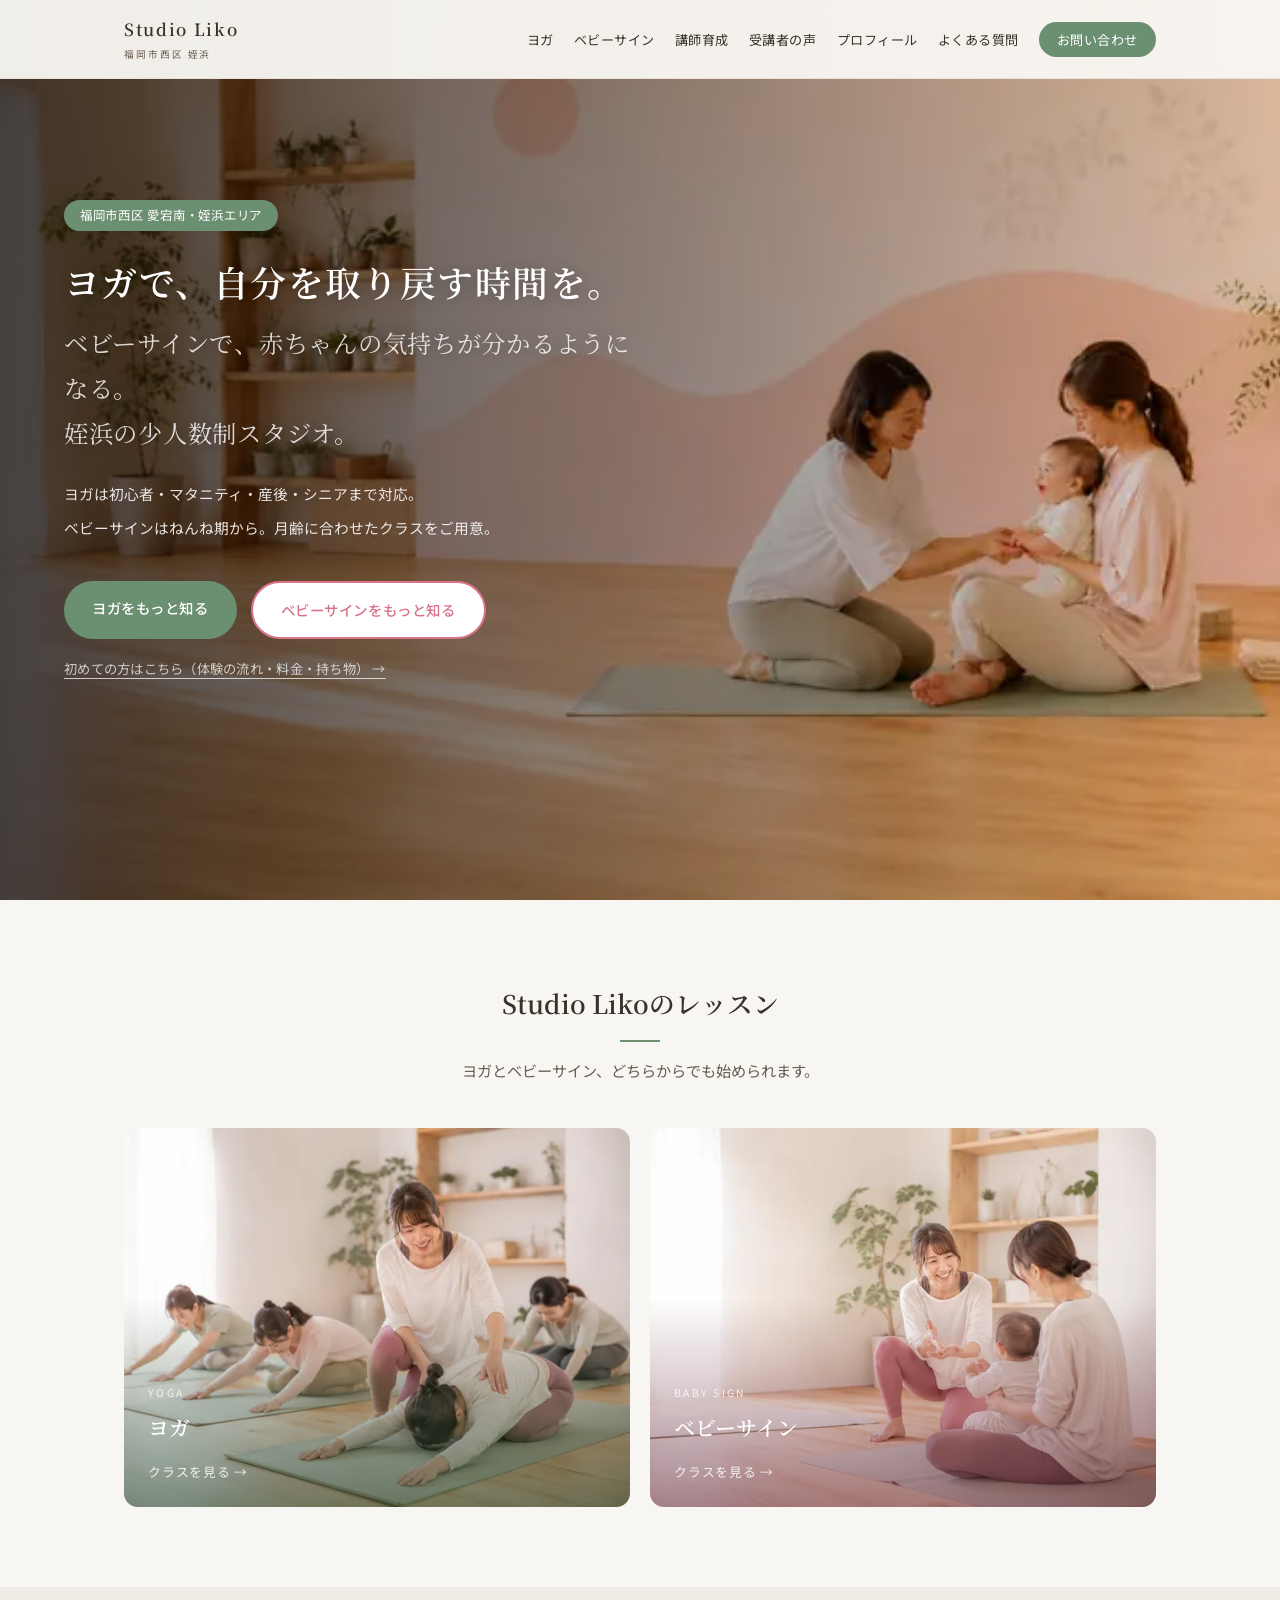
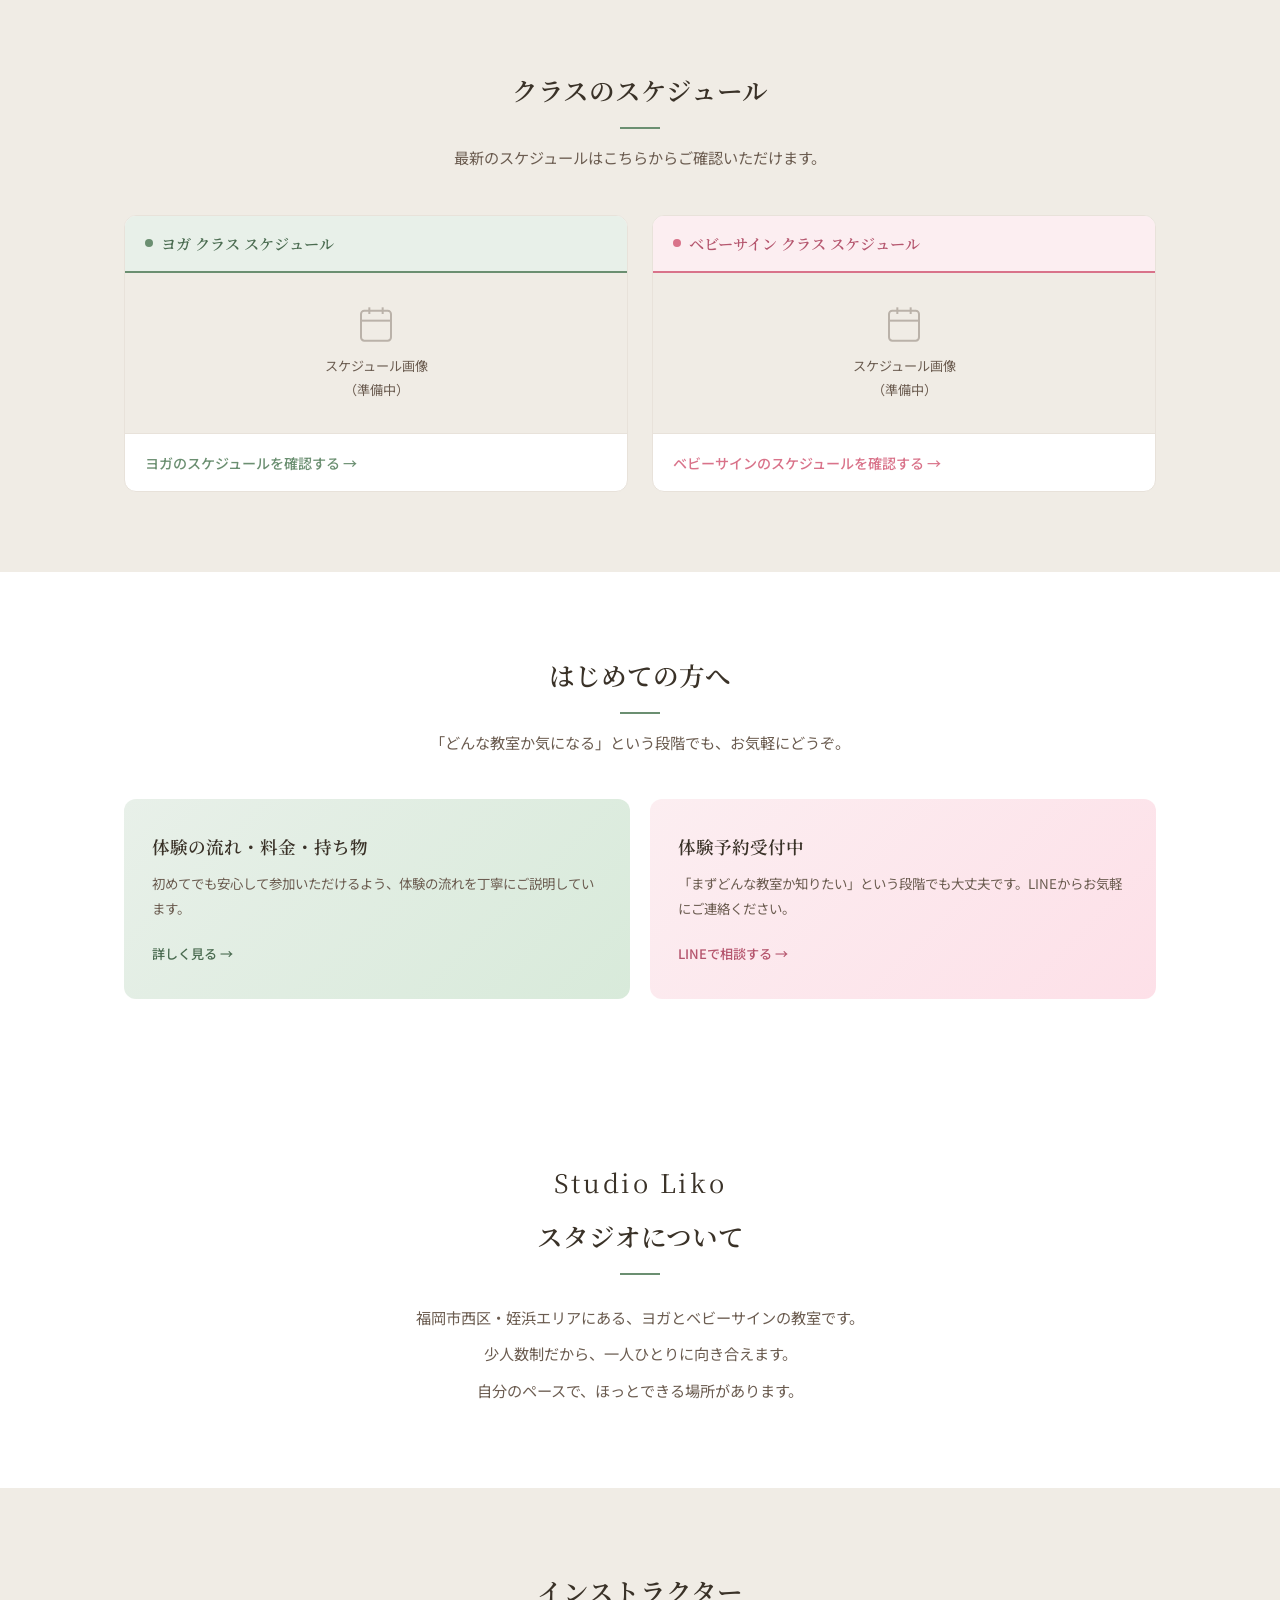
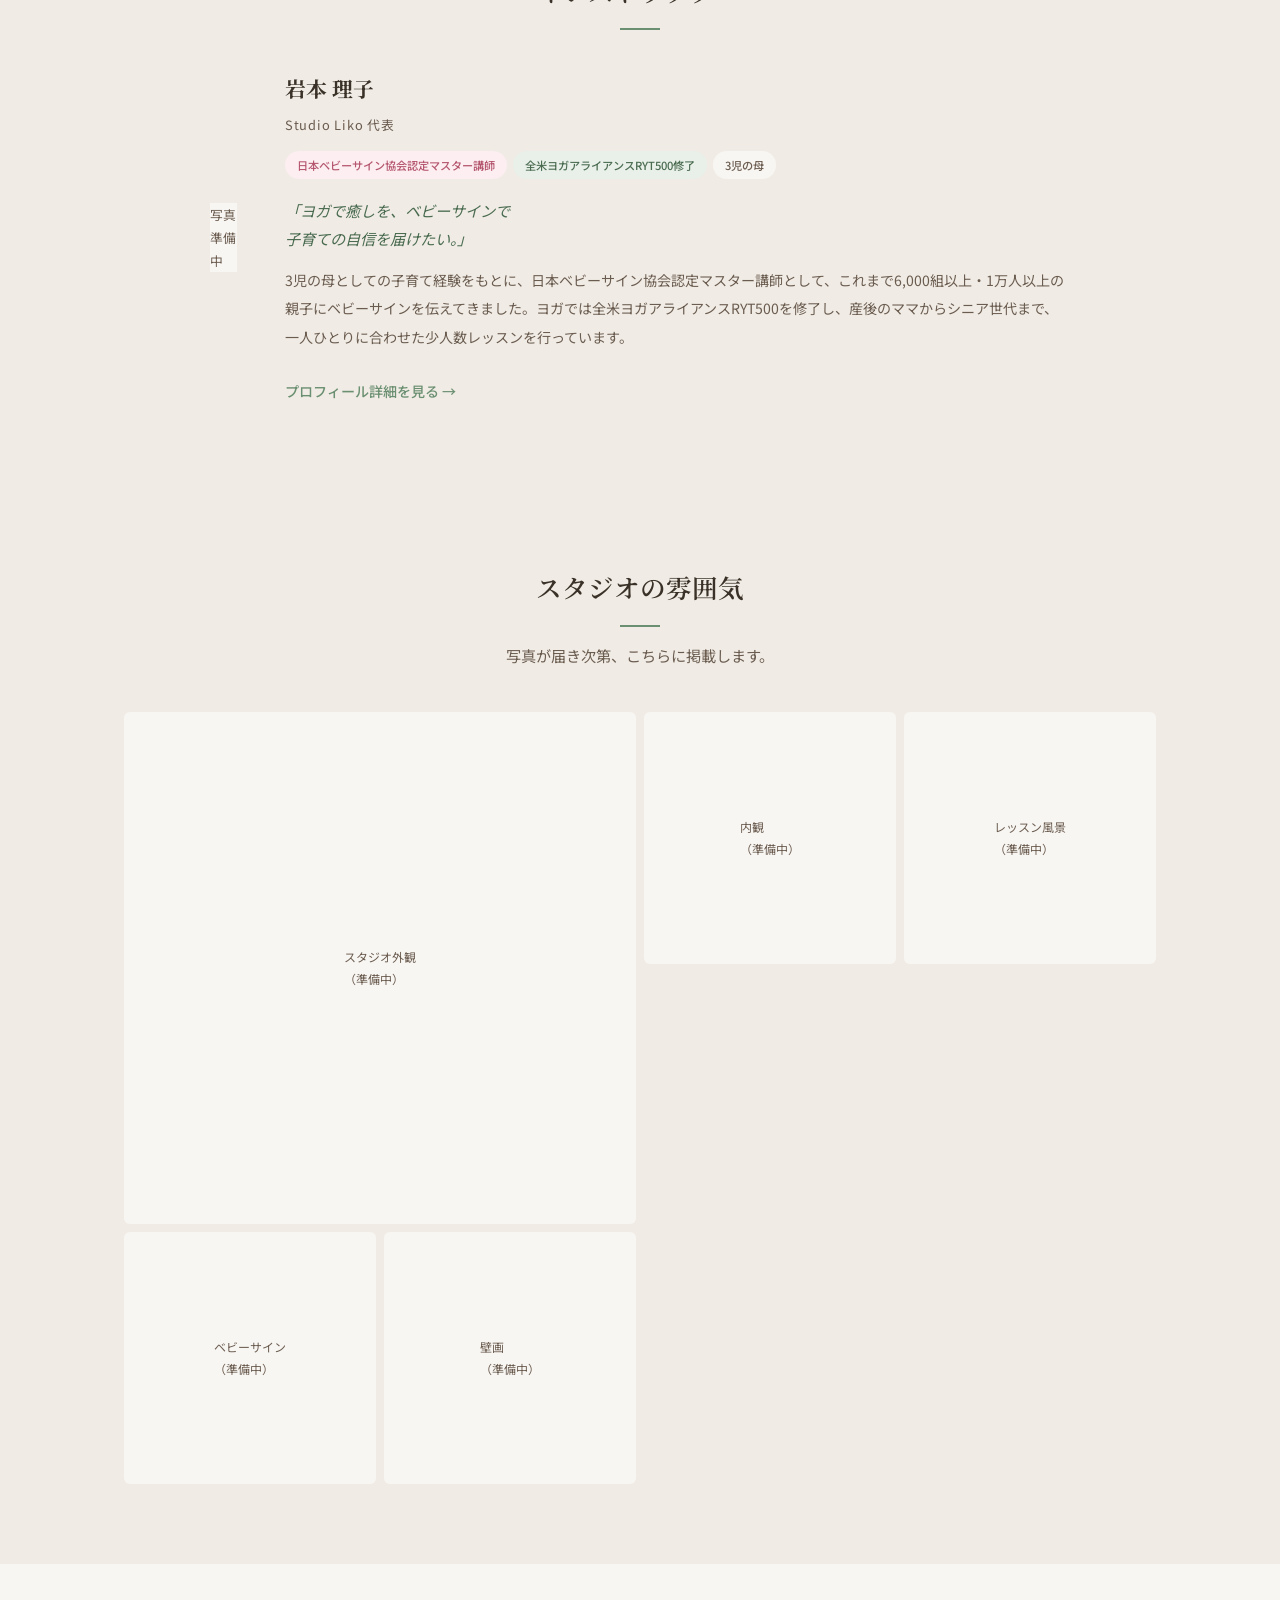
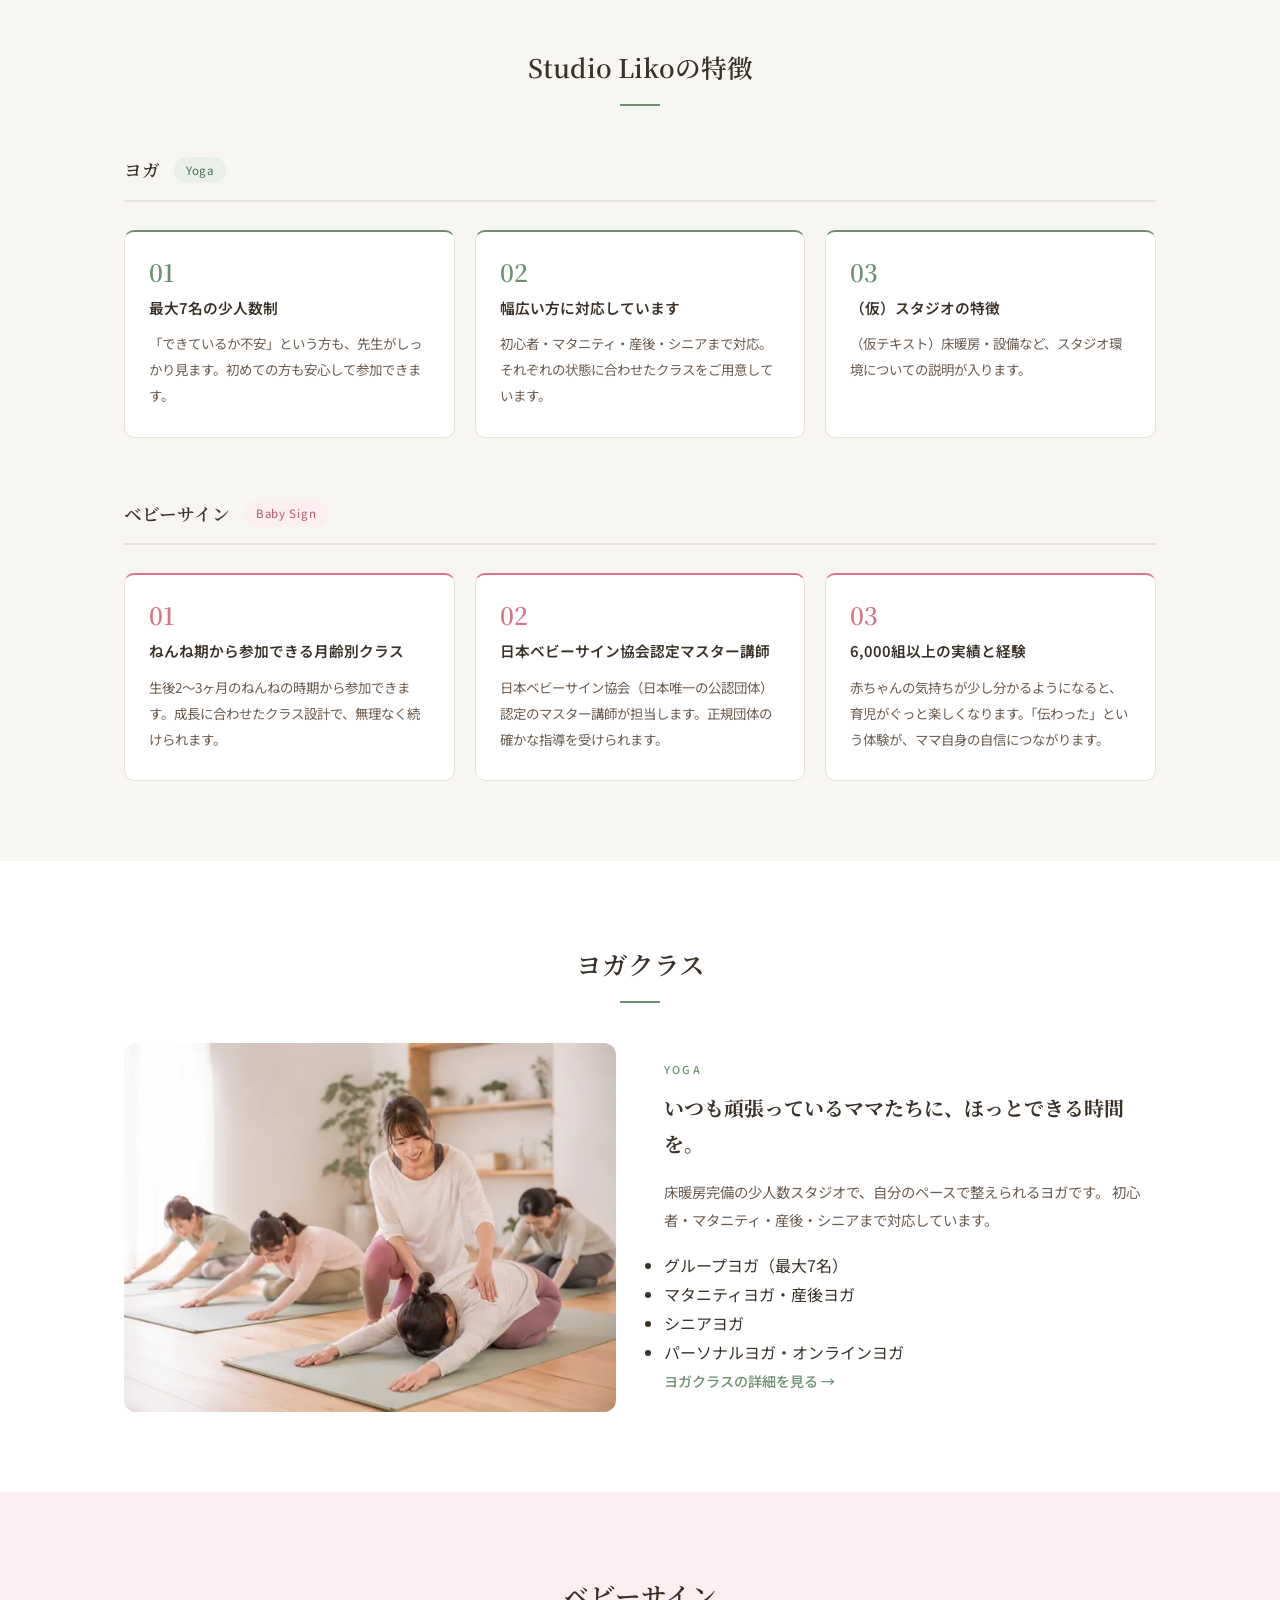
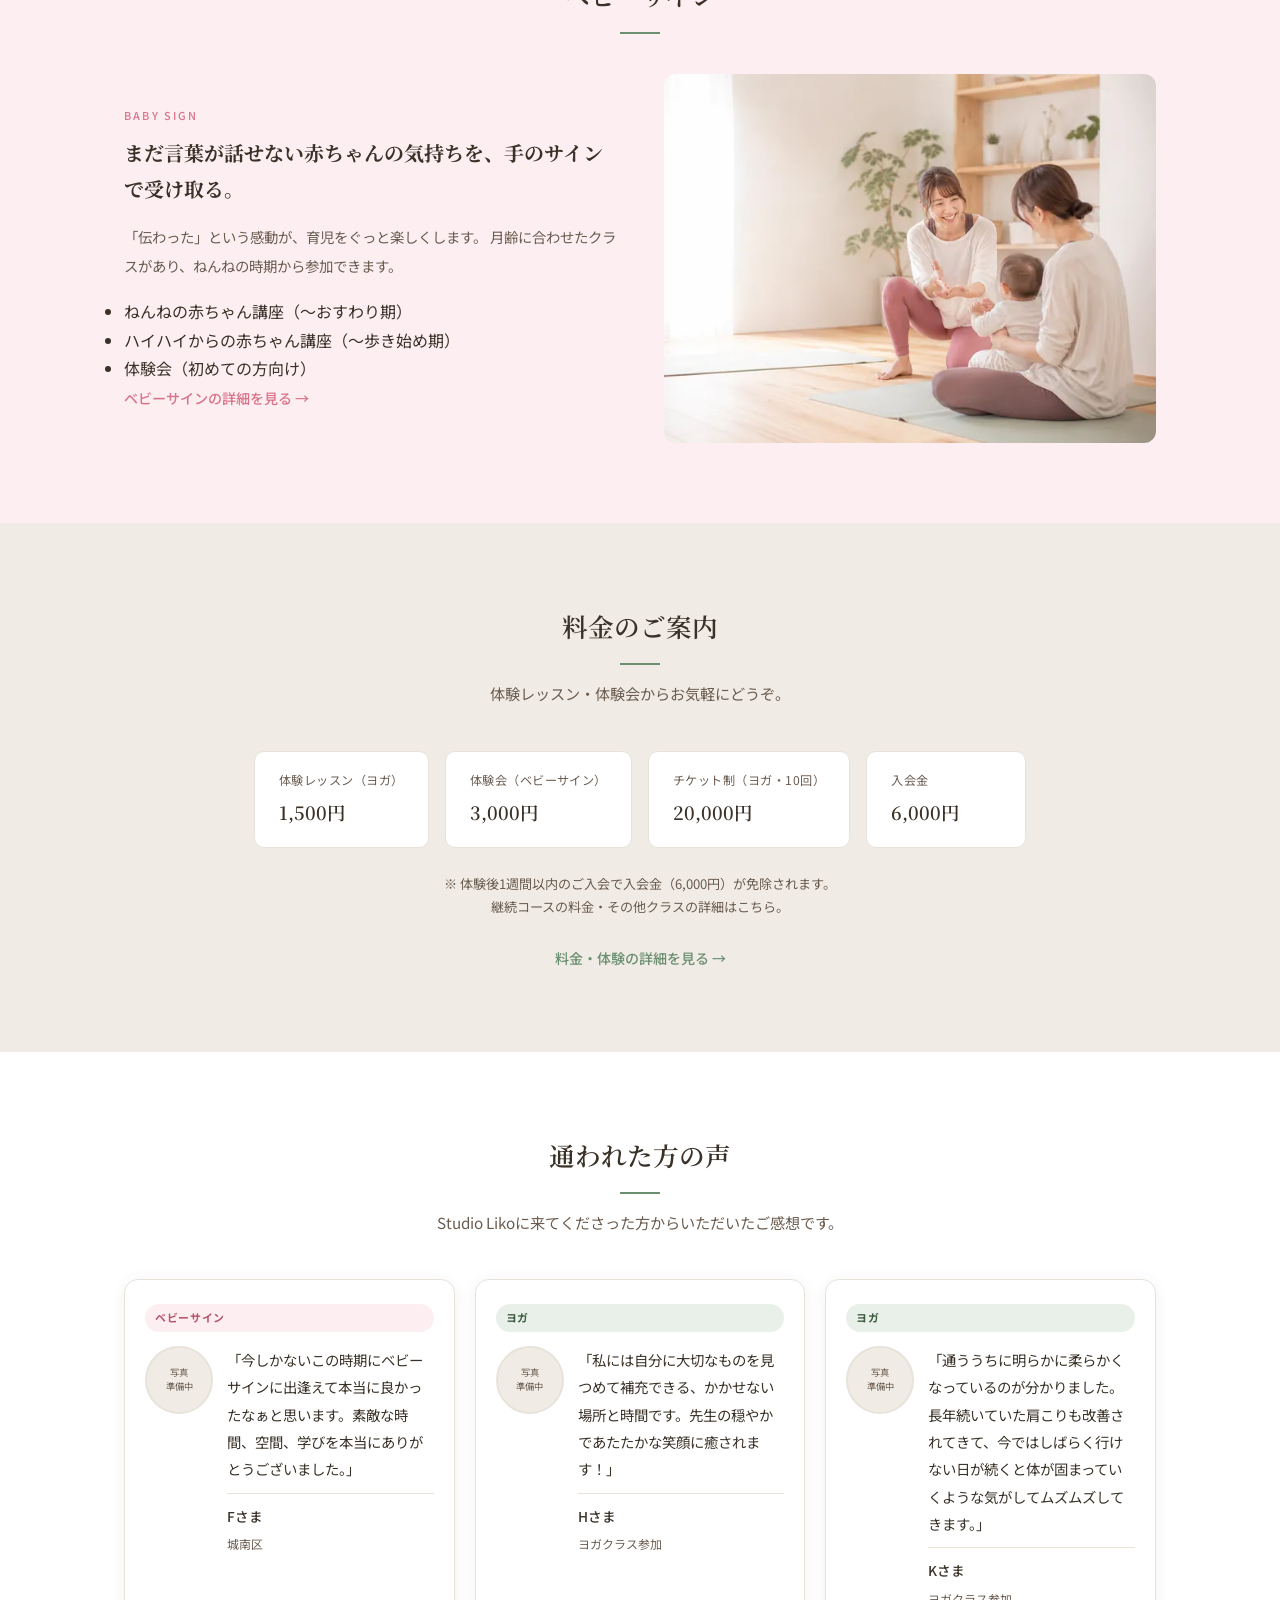
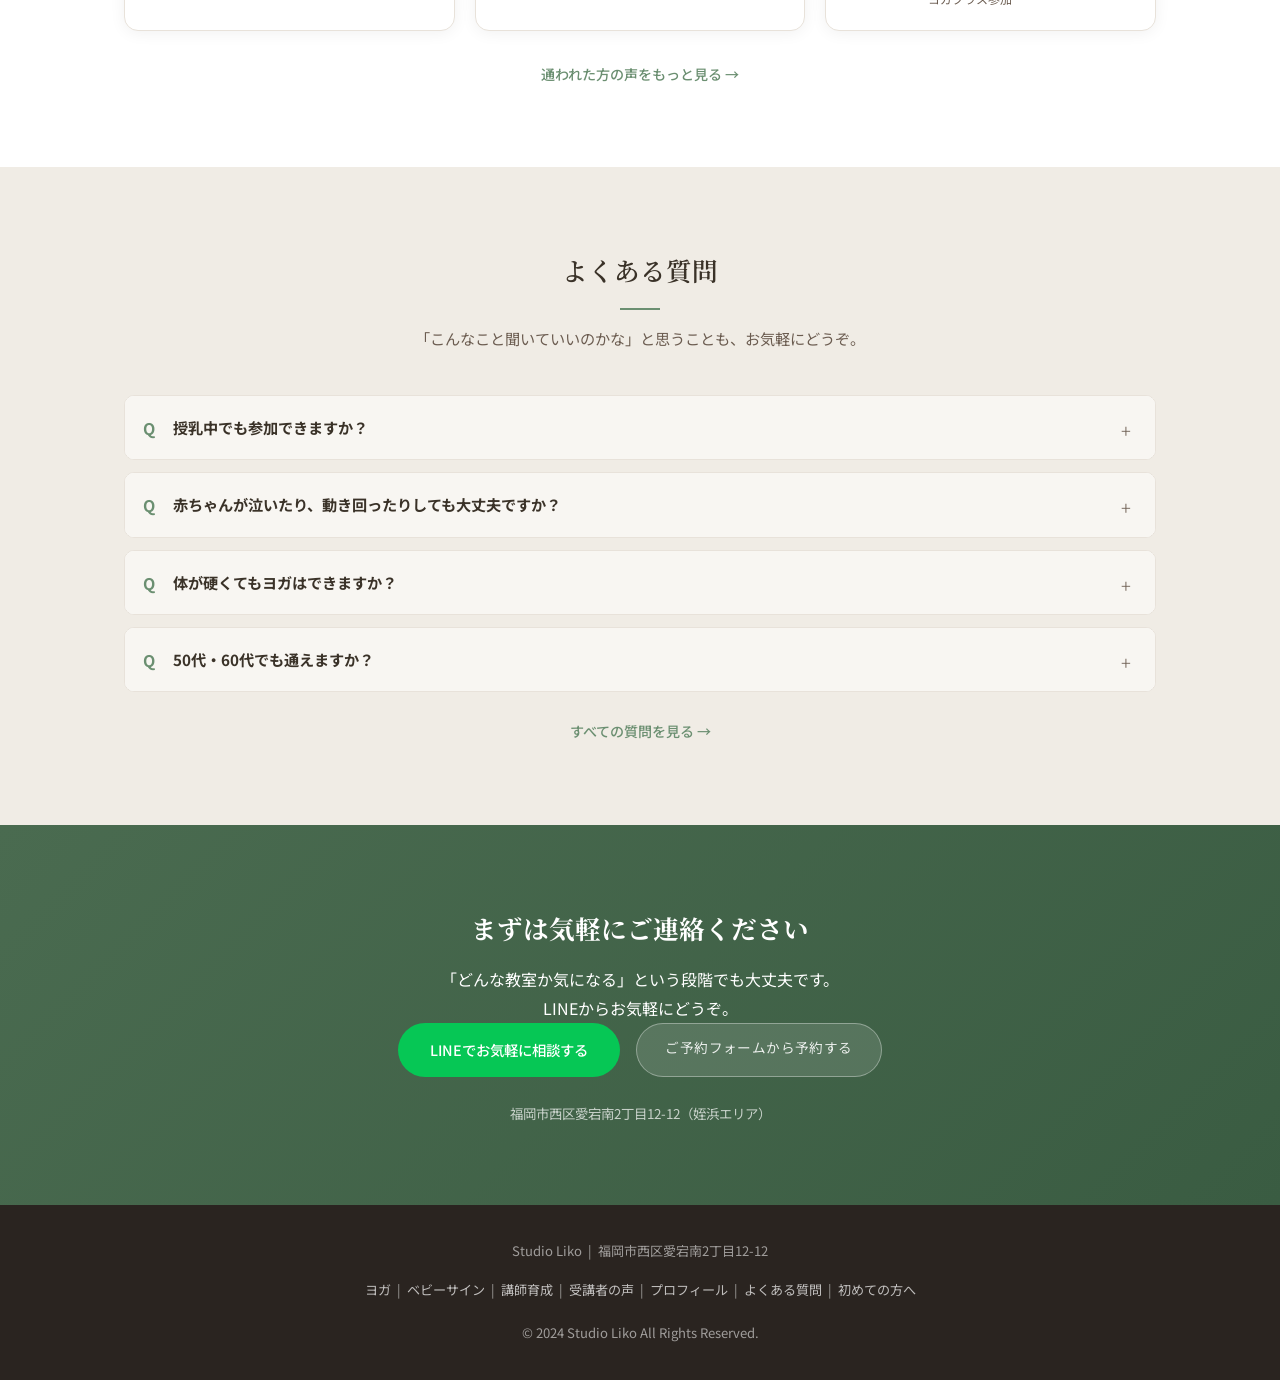
==== commit 3a62f728: "refactor(index): 12セクション構成に全面改修（MTG確定要件反映） - ヨガ優先FV・モバイルカード浮かせレイアウト - スケジュール2列グリッド（Excelプレースホルダー） - " ====
--- a/index.html
+++ b/index.html
@@ -23,35 +23,27 @@
     .logo{display:flex;flex-direction:column;gap:2px;flex-shrink:0}
     .logo-ja{font-family:'Noto Serif JP',serif;font-size:1.05rem;font-weight:600;letter-spacing:.1em}
     .logo-en{font-size:.6rem;letter-spacing:.2em;color:var(--text-light);text-transform:uppercase}
-    .nav ul{display:flex;gap:24px;list-style:none;align-items:center}
-    .nav a{font-size:.85rem;letter-spacing:.04em;transition:color .2s;white-space:nowrap}
-    .btn-nav{background:var(--yoga);color:#fff!important;padding:8px 18px;border-radius:20px;font-size:.82rem}
+    .nav ul{display:flex;gap:20px;list-style:none;align-items:center}
+    .nav a{font-size:.82rem;letter-spacing:.04em;transition:color .2s;white-space:nowrap}
+    .btn-nav{background:var(--yoga);color:#fff!important;padding:8px 18px;border-radius:20px;font-size:.8rem}
     .hamburger{display:none;flex-direction:column;justify-content:center;gap:5px;background:none;border:none;cursor:pointer;padding:8px;z-index:200;flex-shrink:0}
     .hamburger span{display:block;width:22px;height:2px;background:var(--text);border-radius:2px;transition:all .3s}
     .nav-overlay{display:none;position:fixed;inset:0;background:rgba(0,0,0,.4);z-index:90}
     .sticky-cta{display:none;position:fixed;bottom:0;left:0;right:0;z-index:150}
+    /* FV */
     .fv-hero{position:relative;min-height:100vh;display:flex!important;align-items:center;overflow:hidden;padding-top:0}
     .fv-hero::before,.fv-hero::after{display:none}
     .fv-hero-bg{position:absolute;inset:0;width:100%;height:100%;object-fit:cover;object-position:62% center;z-index:0;display:block;max-width:none}
-    .fv-hero-overlay{position:absolute;inset:0;background:linear-gradient(to right,rgba(15,8,4,.72) 0%,rgba(15,8,4,.44) 48%,rgba(15,8,4,.04) 100%);z-index:1}
-    .fv-hero-left{position:relative;z-index:2;padding:120px clamp(24px,3.5vw,56px) 60px clamp(24px,5vw,88px);max-width:700px}
-    .fv-badge{display:inline-block;background:var(--yoga);color:#fff;font-size:.78rem;padding:4px 16px;border-radius:20px;letter-spacing:.06em;margin-bottom:20px}
-    .fv-title{font-family:'Noto Serif JP',serif;font-size:clamp(2rem,5vw,3.2rem);font-weight:600;line-height:1.5;margin-bottom:20px;color:var(--text)}
-    .fv-hero .fv-title{color:#fff;font-size:clamp(1.8rem,2.8vw,2.3rem);text-shadow:0 1px 14px rgba(0,0,0,.28)}
-    .fv-hero .fv-title .fv-sub-line{color:rgba(255,255,255,.82)}
-    .fv-hero .fv-text{color:rgba(255,255,255,.88)}
-    .fv-guide-link{color:rgba(255,255,255,.72)!important}
-    .fv-text{font-size:1rem;color:var(--text-light);margin-bottom:36px;line-height:2.2}
-    .fv-btns{display:flex;gap:16px;flex-wrap:wrap}
+    .fv-hero-overlay{position:absolute;inset:0;background:linear-gradient(to right,rgba(12,6,3,.76) 0%,rgba(12,6,3,.46) 48%,rgba(12,6,3,.06) 100%);z-index:1}
+    .fv-hero-left{position:relative;z-index:2;padding:140px clamp(24px,3.5vw,56px) 80px clamp(24px,5vw,88px);max-width:680px}
+    .fv-badge{display:inline-block;background:var(--yoga);color:#fff;font-size:.78rem;padding:4px 16px;border-radius:20px;letter-spacing:.06em;margin-bottom:22px}
+    .fv-title{font-family:'Noto Serif JP',serif;font-size:clamp(1.9rem,3.2vw,2.7rem);font-weight:600;line-height:1.6;margin-bottom:22px;color:#fff;letter-spacing:.04em;text-shadow:0 1px 16px rgba(0,0,0,.3)}
+    .fv-title .fv-sub-line{display:block;font-size:.68em;font-weight:400;color:rgba(255,255,255,.8);margin-top:10px;line-height:1.85;letter-spacing:.03em}
+    .fv-text{font-size:.92rem;color:rgba(255,255,255,.85);margin-bottom:36px;line-height:2.3}
+    .fv-btns{display:flex;gap:14px;flex-wrap:wrap}
     .btn{display:inline-block;padding:14px 28px;border-radius:30px;font-size:.9rem;font-weight:500;letter-spacing:.04em;transition:all .2s;cursor:pointer}
     .btn-yoga{background:var(--yoga);color:#fff}
     .btn-babysign{background:#fff;color:var(--babysign);border:2px solid var(--babysign)}
-    .page-hero{padding:120px 24px 60px;background:linear-gradient(135deg,var(--yoga-light),var(--bg2));text-align:center}
-    .page-hero.bs-hero{background:linear-gradient(135deg,var(--babysign-light),#f8f4f4)}
-    .page-hero.profile-hero{background:linear-gradient(135deg,#f0ede8,var(--yoga-light))}
-    .page-hero.faq-hero{background:linear-gradient(135deg,var(--bg2),#f0ede8)}
-    .page-hero h1{font-family:'Noto Serif JP',serif;font-size:clamp(1.6rem,4vw,2.4rem);font-weight:600;margin-bottom:12px}
-    .page-hero p{color:var(--text-light);font-size:.95rem}
     @media(max-width:768px){
       .hamburger{display:flex}
       .nav{position:fixed;top:0;right:-100%;width:75%;max-width:280px;height:100vh;background:var(--bg);padding:72px 28px 28px;transition:right .3s ease;box-shadow:-8px 0 24px rgba(0,0,0,.08);z-index:100;overflow-y:auto}
@@ -60,102 +52,18 @@
       .nav ul li{width:100%;border-bottom:1px solid var(--border)}
       .nav a:not(.btn-nav){display:block;padding:15px 0;font-size:.95rem}
       .btn-nav{display:inline-block;margin:16px 0 0;padding:10px 20px}
-      .sticky-cta{display:block;opacity:0;transform:translateY(100%);transition:opacity .4s ease,transform .4s ease;pointer-events:none;padding:10px 16px 14px;background:rgba(248,246,242,.97);backdrop-filter:blur(6px);border-top:1px solid var(--border)}
+      .sticky-cta{display:block;opacity:0;transform:translateY(100%);transition:opacity .4s ease,transform .4s ease;pointer-events:none}
       .sticky-cta.visible{opacity:1;transform:translateY(0);pointer-events:auto}
-      body{padding-bottom:66px}
+      body{padding-bottom:70px}
+      /* モバイルFV：写真上・カード浮かせ */
       .fv-hero{display:block!important;min-height:auto;background:none!important;overflow:visible;padding-top:0}
-      .fv-hero-bg{display:block!important;position:static!important;width:100%;height:60vw;max-height:220px;object-fit:cover;object-position:54% center;max-width:none}
+      .fv-hero-bg{display:block!important;position:static!important;width:100%;height:62vw;max-height:240px;object-fit:cover;object-position:54% center;max-width:none}
       .fv-hero-overlay{display:none!important}
-      .fv-hero-left{position:relative!important;z-index:10;margin-top:-36px;padding:20px 22px 40px;background:#fff;border-radius:20px 20px 0 0;box-shadow:0 -6px 28px rgba(0,0,0,.08);max-width:100%}
-      .fv-hero .fv-badge{margin-bottom:14px}
-      .fv-hero .fv-title{color:var(--text);font-size:1.48rem;line-height:1.75;text-shadow:none;margin-bottom:10px}
-      .fv-hero .fv-title br{display:none}
-      .fv-hero .fv-title .fv-sub-line{color:var(--text-light);margin-top:10px;line-height:1.8}
-      .fv-hero .fv-text{color:var(--text-light);font-size:.9rem;line-height:2;margin-top:14px}
-      .fv-hero .fv-text br{display:none}
-      .fv-hero .fv-btns{gap:10px;margin-top:22px}
-      .fv-guide-link{color:var(--text-light)!important}
-      .page-hero{padding:100px 24px 48px}
-    }
-  </style>
-  <style>
-    /* ===== FVタイトル調整 ===== */
-    .fv-title {
-      font-size: clamp(1.7rem, 4vw, 2.8rem);
-      line-height: 1.65;
-    }
-    .fv-title .fv-sub-line {
-      display: block;
-      font-size: 0.7em;
-      font-weight: 400;
-      color: var(--text-light);
-      letter-spacing: 0.04em;
-      margin-top: 8px;
-    }
-
-    /* ===== トラックカード（絵文字なし版） ===== */
-    .track-card-v2 {
-      padding: 44px 36px;
-      border-radius: 12px;
-      background: #fff;
-      border: 1px solid var(--border);
-      border-top: 3px solid var(--babysign);
-      transition: box-shadow 0.2s;
-    }
-    .track-card-v2.yoga-card-v2 { border-top-color: var(--yoga); }
-    .track-card-v2:hover { box-shadow: 0 6px 20px rgba(0,0,0,0.06); }
-    .track-card-v2 h3 {
-      font-family: 'Noto Serif JP', serif;
-      font-size: 1.25rem;
-      font-weight: 600;
-      margin-bottom: 16px;
-      color: var(--text);
-    }
-    .track-card-v2 p {
-      font-size: 0.92rem;
-      color: var(--text-light);
-      line-height: 2;
-      margin-bottom: 20px;
-    }
-    .track-class-list {
-      list-style: none;
-      padding: 0;
-      margin: 0 0 24px;
-      font-size: 0.84rem;
-      color: var(--text-light);
-      border-top: 1px solid var(--border);
-      padding-top: 16px;
-    }
-    .track-class-list li {
-      padding: 5px 0;
-      padding-left: 14px;
-      position: relative;
-    }
-    .track-class-list li::before {
-      content: '';
-      position: absolute;
-      left: 0;
-      top: 14px;
-      width: 5px;
-      height: 1px;
-      background: var(--babysign);
-    }
-    .track-card-v2.yoga-card-v2 .track-class-list li::before { background: var(--yoga); }
-
-    /* ===== セクション余白増し ===== */
-    .section-spacious { padding: 100px 0; }
-
-    /* ===== プロフィールカード調整 ===== */
-    .profile-img-round-v2 {
-      width: 200px;
-      height: 200px;
-      border-radius: 50%;
-      background: linear-gradient(135deg, #dceade, #fde8ee);
-      flex-shrink: 0;
-      display: flex;
-      align-items: center;
-      justify-content: center;
-      border: 1px solid var(--border);
+      .fv-hero-left{position:relative!important;z-index:10;margin-top:-40px;padding:22px 22px 44px;background:#fff;border-radius:22px 22px 0 0;box-shadow:0 -8px 28px rgba(0,0,0,.09);max-width:100%}
+      .fv-title{color:var(--text);font-size:1.5rem;line-height:1.7;text-shadow:none;margin-bottom:10px;letter-spacing:.02em}
+      .fv-title .fv-sub-line{color:var(--text-light);margin-top:10px}
+      .fv-text{color:var(--text-light);font-size:.88rem;line-height:2;margin-top:14px}
+      .fv-btns{gap:10px;margin-top:22px}
     }
   </style>
 </head>
@@ -168,10 +76,11 @@
         <span class="logo-ja">Studio Liko</span>
         <span class="logo-en">福岡市西区 姪浜</span>
       </a>
-      <nav class="nav">
+      <nav class="nav" id="nav">
         <ul>
           <li><a href="yoga.html">ヨガ</a></li>
           <li><a href="babysign.html">ベビーサイン</a></li>
+          <li><a href="training.html">講師育成</a></li>
           <li><a href="voice.html">受講者の声</a></li>
           <li><a href="profile.html">プロフィール</a></li>
           <li><a href="faq.html">よくある質問</a></li>
@@ -186,7 +95,7 @@
 
   <main>
 
-  <!-- ===== FV ===== -->
+  <!-- ===== 1. FV ===== -->
   <section class="fv fv-hero">
     <picture>
       <source media="(max-width: 768px)" srcset="img/fv_main_sp.webp" type="image/webp">
@@ -195,142 +104,332 @@
     </picture>
     <div class="fv-hero-overlay"></div>
     <div class="fv-hero-left">
-      <div class="fv-hero-text">
-        <span class="fv-badge">福岡市西区 愛宕南・姪浜エリア</span>
-        <h1 class="fv-title">
-          ヨガで、自分を取り戻す時間を。
-          <span class="fv-sub-line">ベビーサインで、赤ちゃんの気持ちが分かるようになる。<br>姪浜の少人数制スタジオ。</span>
-        </h1>
-        <p class="fv-text">
-          ヨガは初心者・マタニティ・産後・シニアまで対応。<br>
-          ベビーサインはねんね期から。月齢に合わせたクラスをご用意。<br>
-          自分のペースで、ほっとできる場所があります。
-        </p>
-        <div class="fv-btns">
-          <a href="yoga.html" class="btn btn-yoga">ヨガをもっと知る</a>
-          <a href="babysign.html" class="btn btn-babysign">ベビーサインをもっと知る</a>
-        </div>
-        <p style="margin-top:18px; font-size:0.84rem;">
-          <a href="guide.html" class="fv-guide-link" style="text-decoration:underline; text-underline-offset:4px; letter-spacing:0.02em;">初めての方はこちら（体験の流れ・料金・持ち物） →</a>
-        </p>
-      </div>
-    </div>
-  </section>
-
-  <!-- ===== 2つの入口 ===== -->
-  <section class="two-tracks section-spacious">
+      <span class="fv-badge">福岡市西区 愛宕南・姪浜エリア</span>
+      <h1 class="fv-title">
+        ヨガで、自分を取り戻す時間を。
+        <span class="fv-sub-line">ベビーサインで、赤ちゃんの気持ちが分かるようになる。<br>姪浜の少人数制スタジオ。</span>
+      </h1>
+      <p class="fv-text">
+        ヨガは初心者・マタニティ・産後・シニアまで対応。<br>
+        ベビーサインはねんね期から。月齢に合わせたクラスをご用意。
+      </p>
+      <div class="fv-btns">
+        <a href="yoga.html" class="btn btn-yoga">ヨガをもっと知る</a>
+        <a href="babysign.html" class="btn btn-babysign">ベビーサインをもっと知る</a>
+      </div>
+      <p style="margin-top:18px;font-size:.83rem;">
+        <a href="guide.html" style="color:rgba(255,255,255,.72);text-decoration:underline;text-underline-offset:4px;letter-spacing:.02em;">初めての方はこちら（体験の流れ・料金・持ち物） →</a>
+      </p>
+    </div>
+  </section>
+
+  <!-- ===== 2. 入口カード（ヨガ／ベビーサイン） ===== -->
+  <section class="entry-section section-spacious">
     <div class="container">
       <h2 class="section-title">Studio Likoのレッスン</h2>
-      <p class="section-lead">
-        ベビーサインとヨガ、どちらからでも始められます。<br>
-        初めての方を、先生が丁寧にお迎えします。
-      </p>
-      <div class="tracks-grid">
-
-        <div class="track-card-v2 yoga-card-v2">
+      <p class="section-lead">ヨガとベビーサイン、どちらからでも始められます。</p>
+      <div class="entry-grid">
+
+        <a href="yoga.html" class="entry-card yoga-entry">
           <picture>
             <source srcset="img/profile.webp" type="image/webp">
-            <img src="img/profile.png" alt="ヨガクラス" class="track-card-img" loading="lazy" width="600" height="450">
+            <img src="img/profile.png" alt="ヨガクラス">
           </picture>
+          <div class="entry-card-overlay"></div>
+          <div class="entry-card-label">
+            <span class="label-en">Yoga</span>
+            <span class="label-ja">ヨガ</span>
+            <span class="label-arrow">クラスを見る →</span>
+          </div>
+        </a>
+
+        <a href="babysign.html" class="entry-card bs-entry">
+          <picture>
+            <source srcset="img/babysign_mama.webp" type="image/webp">
+            <img src="img/babysign_mama.png" alt="ベビーサインクラス">
+          </picture>
+          <div class="entry-card-overlay"></div>
+          <div class="entry-card-label">
+            <span class="label-en">Baby Sign</span>
+            <span class="label-ja">ベビーサイン</span>
+            <span class="label-arrow">クラスを見る →</span>
+          </div>
+        </a>
+
+      </div>
+    </div>
+  </section>
+
+  <!-- ===== 3. スケジュール導線 ===== -->
+  <section class="schedule-section section-spacious">
+    <div class="container">
+      <h2 class="section-title">クラスのスケジュール</h2>
+      <p class="section-lead">最新のスケジュールはこちらからご確認いただけます。</p>
+      <div class="schedule-grid">
+
+        <div class="schedule-card yoga-sch">
+          <div class="schedule-card-header">
+            <span style="display:inline-block;width:8px;height:8px;border-radius:50%;background:var(--yoga);"></span>
+            ヨガ クラス スケジュール
+          </div>
+          <div class="schedule-img-area">
+            <!-- 画像が届いたらここに <img src="img/schedule_yoga.jpg" alt="ヨガスケジュール"> を差し替え -->
+            <svg width="40" height="40" viewBox="0 0 24 24" fill="none" stroke="currentColor" stroke-width="1.2" style="opacity:.4"><rect x="3" y="4" width="18" height="18" rx="2"/><line x1="16" y1="2" x2="16" y2="6"/><line x1="8" y1="2" x2="8" y2="6"/><line x1="3" y1="10" x2="21" y2="10"/></svg>
+            <span>スケジュール画像<br>（準備中）</span>
+          </div>
+          <div class="schedule-card-footer">
+            <a href="yoga.html" class="btn-text">ヨガのスケジュールを確認する →</a>
+          </div>
+        </div>
+
+        <div class="schedule-card bs-sch">
+          <div class="schedule-card-header">
+            <span style="display:inline-block;width:8px;height:8px;border-radius:50%;background:var(--babysign);"></span>
+            ベビーサイン クラス スケジュール
+          </div>
+          <div class="schedule-img-area">
+            <!-- 画像が届いたらここに <img src="img/schedule_bs.jpg" alt="ベビーサインスケジュール"> を差し替え -->
+            <svg width="40" height="40" viewBox="0 0 24 24" fill="none" stroke="currentColor" stroke-width="1.2" style="opacity:.4"><rect x="3" y="4" width="18" height="18" rx="2"/><line x1="16" y1="2" x2="16" y2="6"/><line x1="8" y1="2" x2="8" y2="6"/><line x1="3" y1="10" x2="21" y2="10"/></svg>
+            <span>スケジュール画像<br>（準備中）</span>
+          </div>
+          <div class="schedule-card-footer">
+            <a href="babysign.html" class="btn-text bs">ベビーサインのスケジュールを確認する →</a>
+          </div>
+        </div>
+
+      </div>
+    </div>
+  </section>
+
+  <!-- ===== 4. はじめての方へ / 体験予約バナー ===== -->
+  <section class="section-spacious" style="background:#fff;">
+    <div class="container">
+      <h2 class="section-title">はじめての方へ</h2>
+      <p class="section-lead">「どんな教室か気になる」という段階でも、お気軽にどうぞ。</p>
+      <div class="firsttime-grid">
+
+        <a href="guide.html" class="firsttime-card">
+          <div class="firsttime-card-bg yoga-bg"></div>
+          <div class="firsttime-card-content">
+            <h3>体験の流れ・料金・持ち物</h3>
+            <p>初めてでも安心して参加いただけるよう、体験の流れを丁寧にご説明しています。</p>
+            <span class="firsttime-arrow">詳しく見る →</span>
+          </div>
+        </a>
+
+        <a href="#contact" class="firsttime-card bs-card">
+          <div class="firsttime-card-bg bs-bg"></div>
+          <div class="firsttime-card-content">
+            <h3>体験予約受付中</h3>
+            <p>「まずどんな教室か知りたい」という段階でも大丈夫です。LINEからお気軽にご連絡ください。</p>
+            <span class="firsttime-arrow">LINEで相談する →</span>
+          </div>
+        </a>
+
+      </div>
+    </div>
+  </section>
+
+  <!-- ===== 5. Studio Likoについて ===== -->
+  <section class="studio-about section-spacious">
+    <div class="container">
+      <p class="studio-about-logo">Studio Liko</p>
+      <h2 class="section-title">スタジオについて</h2>
+      <p class="studio-about-lead">
+        福岡市西区・姪浜エリアにある、ヨガとベビーサインの教室です。<br>
+        少人数制だから、一人ひとりに向き合えます。<br>
+        自分のペースで、ほっとできる場所があります。
+      </p>
+    </div>
+  </section>
+
+  <!-- ===== 6. インストラクター紹介 ===== -->
+  <section class="profile-intro section-spacious" style="background:var(--bg2);">
+    <div class="container">
+      <h2 class="section-title">インストラクター</h2>
+      <div class="profile-card">
+        <div class="profile-img-round-v2" style="overflow:hidden;padding:0;background:var(--bg);display:flex;align-items:center;justify-content:center;">
+          <span style="font-size:.8rem;color:var(--text-light);">写真準備中</span>
+        </div>
+        <div>
+          <h2 style="font-family:'Noto Serif JP',serif;font-size:1.3rem;margin-bottom:4px;">岩本 理子</h2>
+          <p style="font-size:.8rem;color:var(--text-light);margin-bottom:14px;letter-spacing:.06em;">Studio Liko 代表</p>
+          <div style="display:flex;flex-wrap:wrap;gap:6px;margin-bottom:18px;">
+            <span style="background:var(--babysign-light);color:var(--babysign-dark);font-size:.7rem;padding:4px 12px;border-radius:20px;font-weight:500;">日本ベビーサイン協会認定マスター講師</span>
+            <span style="background:var(--yoga-light);color:var(--yoga-dark);font-size:.7rem;padding:4px 12px;border-radius:20px;font-weight:500;">全米ヨガアライアンスRYT500修了</span>
+            <span style="background:var(--bg);color:var(--text-light);font-size:.7rem;padding:4px 12px;border-radius:20px;font-weight:500;">3児の母</span>
+          </div>
+          <p class="profile-catch">「ヨガで癒しを、ベビーサインで<br>子育ての自信を届けたい。」</p>
+          <p style="font-size:.88rem;color:var(--text-light);line-height:2;">
+            3児の母としての子育て経験をもとに、日本ベビーサイン協会認定マスター講師として、これまで6,000組以上・1万人以上の親子にベビーサインを伝えてきました。ヨガでは全米ヨガアライアンスRYT500を修了し、産後のママからシニア世代まで、一人ひとりに合わせた少人数レッスンを行っています。
+          </p>
+          <a href="profile.html" class="btn-text" style="margin-top:10px;display:inline-block;">プロフィール詳細を見る →</a>
+        </div>
+      </div>
+    </div>
+  </section>
+
+  <!-- ===== 7. 写真で雰囲気を見せる ===== -->
+  <section class="photo-section section-spacious">
+    <div class="container">
+      <h2 class="section-title">スタジオの雰囲気</h2>
+      <p class="section-lead">写真が届き次第、こちらに掲載します。</p>
+      <div class="photo-gallery" style="margin-top:32px;">
+        <div class="photo-gallery-item wide" style="min-height:200px;"><span>スタジオ外観<br>（準備中）</span></div>
+        <div class="photo-gallery-item"><span>内観<br>（準備中）</span></div>
+        <div class="photo-gallery-item"><span>レッスン風景<br>（準備中）</span></div>
+        <div class="photo-gallery-item"><span>ベビーサイン<br>（準備中）</span></div>
+        <div class="photo-gallery-item"><span>壁画<br>（準備中）</span></div>
+      </div>
+    </div>
+  </section>
+
+  <!-- ===== 8. POINT 6つ（ヨガ3 + ベビーサイン3） ===== -->
+  <section class="points-section section-spacious">
+    <div class="container">
+      <h2 class="section-title">Studio Likoの特徴</h2>
+
+      <!-- ヨガ 3つ -->
+      <div class="points-block yoga-block" style="margin-top:48px;">
+        <div class="points-block-heading">
+          <span class="block-label">ヨガ</span>
+          <span class="block-tag">Yoga</span>
+        </div>
+        <div class="points-grid">
+          <div class="point-item">
+            <div class="point-num">01</div>
+            <h4>最大7名の少人数制</h4>
+            <p>「できているか不安」という方も、先生がしっかり見ます。初めての方も安心して参加できます。</p>
+          </div>
+          <div class="point-item">
+            <div class="point-num">02</div>
+            <h4>幅広い方に対応しています</h4>
+            <p>初心者・マタニティ・産後・シニアまで対応。それぞれの状態に合わせたクラスをご用意しています。</p>
+          </div>
+          <div class="point-item">
+            <div class="point-num">03</div>
+            <h4>（仮）スタジオの特徴</h4>
+            <p>（仮テキスト）床暖房・設備など、スタジオ環境についての説明が入ります。</p>
+          </div>
+        </div>
+      </div>
+
+      <!-- ベビーサイン 3つ -->
+      <div class="points-block bs-block" style="margin-top:60px;">
+        <div class="points-block-heading">
+          <span class="block-label">ベビーサイン</span>
+          <span class="block-tag">Baby Sign</span>
+        </div>
+        <div class="points-grid">
+          <div class="point-item">
+            <div class="point-num">01</div>
+            <h4>ねんね期から参加できる月齢別クラス</h4>
+            <p>生後2〜3ヶ月のねんねの時期から参加できます。成長に合わせたクラス設計で、無理なく続けられます。</p>
+          </div>
+          <div class="point-item">
+            <div class="point-num">02</div>
+            <h4>日本ベビーサイン協会認定マスター講師</h4>
+            <p>日本ベビーサイン協会（日本唯一の公認団体）認定のマスター講師が担当します。正規団体の確かな指導を受けられます。</p>
+          </div>
+          <div class="point-item">
+            <div class="point-num">03</div>
+            <h4>6,000組以上の実績と経験</h4>
+            <p>赤ちゃんの気持ちが少し分かるようになると、育児がぐっと楽しくなります。「伝わった」という体験が、ママ自身の自信につながります。</p>
+          </div>
+        </div>
+      </div>
+
+    </div>
+  </section>
+
+  <!-- ===== 9. ヨガクラス紹介 ===== -->
+  <section class="yoga-intro-section section-spacious">
+    <div class="container">
+      <h2 class="section-title">ヨガクラス</h2>
+      <div class="class-intro-card">
+        <div class="class-intro-img">
+          <picture>
+            <source srcset="img/profile.webp" type="image/webp">
+            <img src="img/profile.png" alt="ヨガクラスの様子">
+          </picture>
+        </div>
+        <div class="class-intro-text">
           <span class="track-en" style="color:var(--yoga);">Yoga</span>
-          <h3>ヨガ</h3>
+          <h3>いつも頑張っているママたちに、ほっとできる時間を。</h3>
           <p>
-            いつも頑張っているママたちに、ほっとできる時間を。
             床暖房完備の少人数スタジオで、自分のペースで整えられるヨガです。
             初心者・マタニティ・産後・シニアまで対応しています。
           </p>
           <ul class="track-class-list">
             <li>グループヨガ（最大7名）</li>
-            <li>パーソナルヨガ・オンラインヨガも</li>
+            <li>マタニティヨガ・産後ヨガ</li>
+            <li>シニアヨガ</li>
+            <li>パーソナルヨガ・オンラインヨガ</li>
           </ul>
           <a href="yoga.html" class="btn-text">ヨガクラスの詳細を見る →</a>
         </div>
-
-        <div class="track-card-v2">
+      </div>
+    </div>
+  </section>
+
+  <!-- ===== 10. ベビーサイン紹介 ===== -->
+  <section class="bs-intro-section section-spacious">
+    <div class="container">
+      <h2 class="section-title">ベビーサイン</h2>
+      <div class="class-intro-card reverse">
+        <div class="class-intro-img">
           <picture>
             <source srcset="img/babysign_mama.webp" type="image/webp">
-            <img src="img/babysign_mama.png" alt="ベビーサインクラス" class="track-card-img" loading="lazy" width="600" height="450">
+            <img src="img/babysign_mama.png" alt="ベビーサインクラスの様子">
           </picture>
+        </div>
+        <div class="class-intro-text">
           <span class="track-en">Baby Sign</span>
-          <h3>ベビーサイン</h3>
+          <h3>まだ言葉が話せない赤ちゃんの気持ちを、手のサインで受け取る。</h3>
           <p>
-            まだ言葉が話せない赤ちゃんの気持ちを、手のサインで受け取る。
             「伝わった」という感動が、育児をぐっと楽しくします。
             月齢に合わせたクラスがあり、ねんねの時期から参加できます。
           </p>
           <ul class="track-class-list">
             <li>ねんねの赤ちゃん講座（〜おすわり期）</li>
             <li>ハイハイからの赤ちゃん講座（〜歩き始め期）</li>
+            <li>体験会（初めての方向け）</li>
           </ul>
           <a href="babysign.html" class="btn-text bs">ベビーサインの詳細を見る →</a>
         </div>
-
-      </div>
-    </div>
-  </section>
-
-  <!-- ===== 中間CTA ===== -->
-  <section style="background:linear-gradient(135deg, var(--babysign-light) 0%, var(--yoga-light) 100%); padding:44px 0; text-align:center;">
-    <div class="container">
-      <p style="font-family:'Noto Serif JP',serif; font-size:1.05rem; margin-bottom:8px; color:var(--text);">「まずどんな教室か知りたい」という段階でも大丈夫です</p>
-      <p style="font-size:0.85rem; color:var(--text-light); margin-bottom:24px; line-height:2;">体験レッスン・体験会のご相談は、LINEからお気軽にどうぞ。</p>
-      <div style="display:flex; gap:14px; justify-content:center; flex-wrap:wrap;">
-        <a href="https://page.line.me/ttp2821f" class="btn-line">
-          <span>LINE</span>
-          <span>LINEでお気軽に相談する</span>
-        </a>
-      </div>
-    </div>
-  </section>
-
-  <!-- ===== Studio Likoが大切にしていること ===== -->
-  <section class="care-section section-spacious">
-    <div class="container">
-      <h2 class="section-title">Studio Likoが大切にしていること</h2>
-      <div class="care-grid">
-        <div class="care-item">
-          <h3>少人数だから、一人ひとりに向き合える</h3>
-          <p>ヨガは最大7名の少人数制。「できているか不安」という方も、先生がしっかり見ます。初めての方も安心して参加できます。</p>
-        </div>
-        <div class="care-item">
-          <h3>ベビーサインで、子育てに自信を</h3>
-          <p>赤ちゃんの気持ちが少し分かるようになると、育児がぐっと楽しくなります。「泣いている理由が分かった」「伝わった」という体験が、ママ自身の自信につながります。</p>
-        </div>
-        <div class="care-item">
-          <h3>子育ては、みんなで楽しむもの</h3>
-          <p>Studio Likoで出会ったママ同士がつながり、ベビーサインからヨガへ、ヨガからベビーサインへ、自然と輪が広がっています。ひとりじゃないと感じられる場所。</p>
-        </div>
-      </div>
-    </div>
-  </section>
-
-  <!-- ===== 先生について ===== -->
-  <section class="profile-intro section-spacious" style="background:#fff;">
-    <div class="container">
-      <h2 class="section-title">代表プロフィール</h2>
-      <div class="profile-card">
-        <div class="profile-img-round-v2" style="overflow:hidden; padding:0; background:var(--bg2); display:flex; align-items:center; justify-content:center;">
-          <span style="font-size:0.8rem; color:var(--text-light);">写真準備中</span>
-        </div>
-        <div>
-          <h2 style="font-family:'Noto Serif JP',serif; font-size:1.3rem; margin-bottom:4px;">岩本 理子</h2>
-          <p style="font-size:0.8rem; color:var(--text-light); margin-bottom:14px; letter-spacing:0.06em;">Studio Liko 代表</p>
-          <div style="display:flex; flex-wrap:wrap; gap:6px; margin-bottom:18px;">
-            <span style="background:var(--babysign-light); color:var(--babysign-dark); font-size:0.7rem; padding:4px 12px; border-radius:20px; font-weight:500;">福岡唯一のベビーサインマスター講師</span>
-            <span style="background:var(--yoga-light); color:var(--yoga-dark); font-size:0.7rem; padding:4px 12px; border-radius:20px; font-weight:500;">全米ヨガアライアンスRYT500修了</span>
-            <span style="background:var(--bg2); color:var(--text-light); font-size:0.7rem; padding:4px 12px; border-radius:20px; font-weight:500;">3児の母</span>
-          </div>
-          <p class="profile-catch">「ヨガで癒しを、ベビーサインで<br>子育ての自信を届けたい。」</p>
-          <p>
-            3児の母としての子育て経験をもとに、福岡唯一のベビーサインマスター講師として、これまで6000組以上・1万人以上の親子にベビーサインを伝えてきました。ヨガでは全米ヨガアライアンスRYT500を修了し、産後のママからシニア世代まで、一人ひとりに合わせた少人数レッスンを行っています。
-          </p>
-          <a href="profile.html" class="btn-text" style="margin-top:8px; display:inline-block;">プロフィール詳細を見る →</a>
-        </div>
-      </div>
-    </div>
-  </section>
-
-  <!-- ===== 通われた方の声 ===== -->
+      </div>
+    </div>
+  </section>
+
+  <!-- ===== 11. 料金（アンカー） ===== -->
+  <section class="fee-section section-spacious" id="fee">
+    <div class="container">
+      <h2 class="section-title">料金のご案内</h2>
+      <p class="section-lead">体験レッスン・体験会からお気軽にどうぞ。</p>
+      <div class="fee-cards">
+        <div class="fee-card">
+          <div class="fee-card-label">体験レッスン（ヨガ）</div>
+          <div class="fee-card-price">1,500円</div>
+        </div>
+        <div class="fee-card">
+          <div class="fee-card-label">体験会（ベビーサイン）</div>
+          <div class="fee-card-price">3,000円</div>
+        </div>
+        <div class="fee-card">
+          <div class="fee-card-label">チケット制（ヨガ・10回）</div>
+          <div class="fee-card-price">20,000円</div>
+        </div>
+        <div class="fee-card">
+          <div class="fee-card-label">入会金</div>
+          <div class="fee-card-price">6,000円</div>
+        </div>
+      </div>
+      <p class="fee-note">※ 体験後1週間以内のご入会で入会金（6,000円）が免除されます。<br>継続コースの料金・その他クラスの詳細はこちら。</p>
+      <a href="guide.html" class="btn-text">料金・体験の詳細を見る →</a>
+    </div>
+  </section>
+
+  <!-- ===== 12. お客様の声 ===== -->
   <section class="voices-section section-spacious">
     <div class="container">
       <h2 class="section-title">通われた方の声</h2>
@@ -411,8 +510,8 @@
           <div class="faq-a">大丈夫です。ヨガは柔らかくなるための練習なので、今の体の状態は関係ありません。少人数なので、一人ひとりに合わせてご案内します。</div>
         </div>
         <div class="faq-item">
-          <div class="faq-q">夫（パパ）も一緒に参加できますか？</div>
-          <div class="faq-a">パパのご参加もご相談可能です。ベビーサインはパパも一緒に覚えると、家でのやりとりがより楽しくなります。人数や料金が変わる場合がありますので、お申し込み時にお知らせください。</div>
+          <div class="faq-q">50代・60代でも通えますか？</div>
+          <div class="faq-a">はい、ぜひいらしてください。シニアヨガのクラスもご用意しており、50代・60代の方にも多く通っていただいています。</div>
         </div>
       </div>
       <div class="faq-more">
@@ -433,32 +532,39 @@
         </a>
         <a href="https://naturalroom.official.jp/%e3%81%94%e4%ba%88%e7%b4%84/" class="btn-yoyaku" target="_blank" rel="noopener">ご予約フォームから予約する</a>
       </div>
-      <p class="cta-address" style="margin-top:20px;">福岡市西区愛宕南2丁目12-12（姪浜エリア）</p>
+      <p style="margin-top:20px;font-size:.84rem;color:rgba(255,255,255,.7);">福岡市西区愛宕南2丁目12-12（姪浜エリア）</p>
     </div>
   </section>
 
   </main>
 
-  <!-- ===== フッター ===== -->
+  <!-- フッター -->
   <footer>
     <div class="container">
       <p>Studio Liko &nbsp;|&nbsp; 福岡市西区愛宕南2丁目12-12</p>
       <p style="margin-top:10px;">
+        <a href="yoga.html">ヨガ</a> &nbsp;|&nbsp;
         <a href="babysign.html">ベビーサイン</a> &nbsp;|&nbsp;
-        <a href="yoga.html">ヨガ</a> &nbsp;|&nbsp;
+        <a href="training.html">講師育成</a> &nbsp;|&nbsp;
         <a href="voice.html">受講者の声</a> &nbsp;|&nbsp;
         <a href="profile.html">プロフィール</a> &nbsp;|&nbsp;
         <a href="faq.html">よくある質問</a> &nbsp;|&nbsp;
-        <a href="sns.html">公式SNS</a> &nbsp;|&nbsp; <a href="training.html">講師育成</a>
+        <a href="guide.html">初めての方へ</a>
       </p>
       <p style="margin-top:14px;">© 2024 Studio Liko All Rights Reserved.</p>
     </div>
   </footer>
 
   <div class="nav-overlay" id="navOverlay"></div>
-  <div class="sticky-cta">
-    <a href="https://page.line.me/ttp2821f">LINEでお気軽に相談する</a>
+
+  <!-- スマホ下部固定ボタン -->
+  <div class="sticky-cta" id="stickyCta">
+    <div class="sticky-cta-inner">
+      <a href="https://naturalroom.official.jp/%e3%81%94%e4%ba%88%e7%b4%84/" class="sticky-btn sticky-btn-yoyaku" target="_blank" rel="noopener">体験を予約する</a>
+      <a href="https://page.line.me/ttp2821f" class="sticky-btn sticky-btn-line">LINEで相談</a>
+    </div>
   </div>
+
   <script src="script.js"></script>
 </body>
 </html>
--- a/style.css
+++ b/style.css
@@ -664,7 +664,7 @@
 .care-section { background: var(--bg2); }
 .care-grid {
   display: grid;
-  grid-template-columns: 1fr 1fr;
+  grid-template-columns: repeat(3, 1fr);
   gap: 20px;
   margin-top: 48px;
 }
@@ -994,6 +994,7 @@
   .profile-page-grid,
   .voices-grid,
   .care-grid { grid-template-columns: 1fr; }
+  .care-grid .care-item[style*="grid-column"] { grid-column: 1; }
   .profile-card { flex-direction: column; text-align: center; }
   .profile-img-round { width: 160px; height: 160px; }
   .target-grid { grid-template-columns: 1fr 1fr; }
@@ -1095,3 +1096,387 @@
 @media (max-width: 480px) {
   .section-title { font-size: 1.3rem; }
 }
+
+/* =============================================
+   新構成コンポーネント（2026-05-20 再設計）
+   ============================================= */
+
+/* ── 入口カード（セクション2） ── */
+.entry-section { background: var(--bg); }
+.entry-grid {
+  display: grid;
+  grid-template-columns: 1fr 1fr;
+  gap: 20px;
+  margin-top: 40px;
+}
+.entry-card {
+  position: relative;
+  border-radius: 14px;
+  overflow: hidden;
+  display: block;
+  aspect-ratio: 4 / 3;
+  text-decoration: none;
+  transition: transform 0.2s;
+}
+.entry-card:hover { transform: translateY(-3px); }
+.entry-card img { width: 100%; height: 100%; object-fit: cover; display: block; }
+.entry-card-overlay {
+  position: absolute;
+  inset: 0;
+  background: linear-gradient(to top, rgba(0,0,0,.55) 0%, rgba(0,0,0,.0) 55%);
+}
+.entry-card-label {
+  position: absolute;
+  bottom: 0;
+  left: 0;
+  right: 0;
+  padding: 24px 24px 22px;
+  color: #fff;
+}
+.entry-card-label .label-en {
+  font-size: 0.65rem;
+  letter-spacing: 0.22em;
+  text-transform: uppercase;
+  opacity: 0.8;
+  display: block;
+  margin-bottom: 6px;
+}
+.entry-card-label .label-ja {
+  font-family: 'Noto Serif JP', serif;
+  font-size: 1.3rem;
+  font-weight: 600;
+  display: block;
+  margin-bottom: 10px;
+}
+.entry-card-label .label-arrow {
+  font-size: 0.8rem;
+  opacity: 0.85;
+  letter-spacing: 0.06em;
+}
+.entry-card.yoga-entry .entry-card-overlay { background: linear-gradient(to top, rgba(40,70,45,.6) 0%, rgba(0,0,0,.0) 55%); }
+.entry-card.bs-entry .entry-card-overlay { background: linear-gradient(to top, rgba(100,40,55,.55) 0%, rgba(0,0,0,.0) 55%); }
+
+/* ── スケジュール導線（セクション3） ── */
+.schedule-section { background: var(--bg2); }
+.schedule-grid {
+  display: grid;
+  grid-template-columns: 1fr 1fr;
+  gap: 24px;
+  margin-top: 40px;
+}
+.schedule-card {
+  background: #fff;
+  border-radius: 12px;
+  overflow: hidden;
+  border: 1px solid var(--border);
+}
+.schedule-card-header {
+  padding: 14px 20px;
+  font-family: 'Noto Serif JP', serif;
+  font-size: 0.95rem;
+  font-weight: 600;
+  display: flex;
+  align-items: center;
+  gap: 8px;
+}
+.schedule-card.yoga-sch .schedule-card-header {
+  background: var(--yoga-light);
+  color: var(--yoga-dark);
+  border-bottom: 2px solid var(--yoga);
+}
+.schedule-card.bs-sch .schedule-card-header {
+  background: var(--babysign-light);
+  color: var(--babysign-dark);
+  border-bottom: 2px solid var(--babysign);
+}
+.schedule-img-area {
+  padding: 24px 20px;
+  min-height: 160px;
+  display: flex;
+  flex-direction: column;
+  align-items: center;
+  justify-content: center;
+  gap: 10px;
+  background: var(--bg2);
+  color: var(--text-light);
+  font-size: 0.82rem;
+  text-align: center;
+}
+.schedule-img-area img { width: 100%; height: auto; border-radius: 4px; }
+.schedule-card-footer {
+  padding: 14px 20px;
+  border-top: 1px solid var(--border);
+}
+
+/* ── はじめての方へバナー（セクション4） ── */
+.firsttime-grid {
+  display: grid;
+  grid-template-columns: 1fr 1fr;
+  gap: 20px;
+  margin-top: 40px;
+}
+.firsttime-card {
+  display: block;
+  border-radius: 12px;
+  overflow: hidden;
+  position: relative;
+  min-height: 190px;
+  text-decoration: none;
+  transition: transform 0.2s;
+}
+.firsttime-card:hover { transform: translateY(-3px); }
+.firsttime-card-bg {
+  position: absolute;
+  inset: 0;
+}
+.firsttime-card-bg.yoga-bg {
+  background: linear-gradient(135deg, var(--yoga-light) 0%, #d8eada 100%);
+}
+.firsttime-card-bg.bs-bg {
+  background: linear-gradient(135deg, var(--babysign-light) 0%, #fde0e8 100%);
+}
+.firsttime-card-content {
+  position: relative;
+  z-index: 1;
+  padding: 32px 28px;
+}
+.firsttime-card-content h3 {
+  font-family: 'Noto Serif JP', serif;
+  font-size: 1.1rem;
+  font-weight: 600;
+  margin-bottom: 8px;
+  color: var(--text);
+}
+.firsttime-card-content p {
+  font-size: 0.84rem;
+  color: var(--text-light);
+  line-height: 1.9;
+  margin-bottom: 16px;
+}
+.firsttime-arrow {
+  font-size: 0.82rem;
+  color: var(--yoga-dark);
+  font-weight: 500;
+}
+.firsttime-card.bs-card .firsttime-arrow { color: var(--babysign-dark); }
+
+/* ── Studio Likoについて（セクション5） ── */
+.studio-about {
+  background: #fff;
+  text-align: center;
+}
+.studio-about-lead {
+  max-width: 600px;
+  margin: 24px auto 0;
+  font-size: 0.95rem;
+  line-height: 2.4;
+  color: var(--text-light);
+}
+.studio-about-logo {
+  font-family: 'Noto Serif JP', serif;
+  font-size: 1.6rem;
+  letter-spacing: 0.1em;
+  color: var(--text);
+  margin-bottom: 8px;
+}
+
+/* ── 写真ギャラリー（セクション7） ── */
+.photo-section { background: var(--bg2); }
+.photo-gallery {
+  display: grid;
+  grid-template-columns: repeat(4, 1fr);
+  gap: 8px;
+  margin-top: 32px;
+}
+.photo-gallery-item {
+  aspect-ratio: 1;
+  background: var(--bg);
+  border-radius: 6px;
+  overflow: hidden;
+  display: flex;
+  align-items: center;
+  justify-content: center;
+  color: var(--text-light);
+  font-size: 0.75rem;
+}
+.photo-gallery-item img { width: 100%; height: 100%; object-fit: cover; display: block; }
+.photo-gallery-item.wide { grid-column: span 2; }
+
+/* ── POINT 6つ（セクション8） ── */
+.points-section { background: var(--bg); }
+.points-block { margin-bottom: 60px; }
+.points-block:last-child { margin-bottom: 0; }
+.points-block-heading {
+  display: flex;
+  align-items: center;
+  gap: 14px;
+  margin-bottom: 28px;
+  padding-bottom: 14px;
+  border-bottom: 2px solid var(--border);
+}
+.points-block-heading .block-label {
+  font-family: 'Noto Serif JP', serif;
+  font-size: 1.1rem;
+  font-weight: 600;
+}
+.points-block-heading .block-tag {
+  font-size: 0.72rem;
+  padding: 3px 12px;
+  border-radius: 20px;
+  letter-spacing: 0.06em;
+}
+.points-block.yoga-block .block-tag { background: var(--yoga-light); color: var(--yoga-dark); }
+.points-block.bs-block .block-tag { background: var(--babysign-light); color: var(--babysign-dark); }
+.points-grid {
+  display: grid;
+  grid-template-columns: repeat(3, 1fr);
+  gap: 20px;
+}
+.point-item {
+  background: #fff;
+  border-radius: 10px;
+  padding: 28px 24px;
+  border: 1px solid var(--border);
+  border-top-width: 2px;
+}
+.yoga-block .point-item { border-top-color: var(--yoga); }
+.bs-block .point-item { border-top-color: var(--babysign); }
+.point-num {
+  font-family: 'Noto Serif JP', serif;
+  font-size: 1.5rem;
+  margin-bottom: 12px;
+  font-weight: 600;
+  line-height: 1;
+}
+.yoga-block .point-num { color: var(--yoga); }
+.bs-block .point-num { color: var(--babysign); }
+.point-item h4 {
+  font-size: 0.92rem;
+  font-weight: 600;
+  margin-bottom: 10px;
+  line-height: 1.65;
+  color: var(--text);
+}
+.point-item p {
+  font-size: 0.84rem;
+  color: var(--text-light);
+  line-height: 1.95;
+}
+
+/* ── クラス紹介（セクション9・10） ── */
+.yoga-intro-section { background: #fff; }
+.bs-intro-section { background: var(--babysign-light); }
+.class-intro-card {
+  display: grid;
+  grid-template-columns: 1fr 1fr;
+  gap: 48px;
+  align-items: center;
+  margin-top: 40px;
+}
+.class-intro-card.reverse { direction: rtl; }
+.class-intro-card.reverse > * { direction: ltr; }
+.class-intro-img {
+  border-radius: 12px;
+  overflow: hidden;
+  aspect-ratio: 4 / 3;
+}
+.class-intro-img img { width: 100%; height: 100%; object-fit: cover; }
+.class-intro-text h3 {
+  font-family: 'Noto Serif JP', serif;
+  font-size: 1.25rem;
+  margin-bottom: 16px;
+  color: var(--text);
+}
+.class-intro-text p {
+  font-size: 0.9rem;
+  color: var(--text-light);
+  line-height: 2;
+  margin-bottom: 16px;
+}
+
+/* ── 料金プレビュー（セクション11） ── */
+.fee-section {
+  background: var(--bg2);
+  text-align: center;
+}
+.fee-cards {
+  display: flex;
+  gap: 16px;
+  justify-content: center;
+  flex-wrap: wrap;
+  margin: 32px 0 24px;
+}
+.fee-card {
+  background: #fff;
+  border-radius: 10px;
+  padding: 18px 24px;
+  min-width: 160px;
+  border: 1px solid var(--border);
+  text-align: left;
+}
+.fee-card-label {
+  font-size: 0.76rem;
+  color: var(--text-light);
+  margin-bottom: 4px;
+  letter-spacing: 0.04em;
+}
+.fee-card-price {
+  font-family: 'Noto Serif JP', serif;
+  font-size: 1.15rem;
+  font-weight: 600;
+  color: var(--text);
+}
+.fee-note {
+  font-size: 0.82rem;
+  color: var(--text-light);
+  margin-bottom: 24px;
+}
+
+/* ── sticky CTAボタン（2つ版） ── */
+.sticky-cta-inner {
+  display: flex;
+  gap: 10px;
+  padding: 10px 16px 14px;
+  background: rgba(248,246,242,0.97);
+  backdrop-filter: blur(6px);
+  border-top: 1px solid var(--border);
+}
+.sticky-btn {
+  flex: 1;
+  display: block;
+  text-align: center;
+  padding: 11px 8px;
+  border-radius: 8px;
+  font-size: 0.86rem;
+  font-weight: 500;
+  letter-spacing: 0.03em;
+  text-decoration: none;
+  transition: opacity 0.2s;
+}
+.sticky-btn:active { opacity: 0.8; }
+.sticky-btn-yoyaku {
+  background: var(--yoga);
+  color: #fff;
+}
+.sticky-btn-line {
+  background: #fff;
+  color: #06c755;
+  border: 2px solid #06c755;
+}
+
+/* ── レスポンシブ追加 ── */
+@media (max-width: 900px) {
+  .entry-grid,
+  .schedule-grid,
+  .firsttime-grid,
+  .class-intro-card { grid-template-columns: 1fr; }
+  .class-intro-card.reverse { direction: ltr; }
+  .points-grid { grid-template-columns: 1fr 1fr; }
+  .photo-gallery { grid-template-columns: repeat(3, 1fr); }
+}
+@media (max-width: 768px) {
+  .points-grid { grid-template-columns: 1fr; }
+  .photo-gallery { grid-template-columns: repeat(2, 1fr); }
+  .fee-cards { flex-direction: column; align-items: center; }
+  .fee-card { min-width: 200px; }
+}
--- a/style.css
+++ b/style.css
@@ -664,7 +664,7 @@
 .care-section { background: var(--bg2); }
 .care-grid {
   display: grid;
-  grid-template-columns: 1fr 1fr;
+  grid-template-columns: repeat(3, 1fr);
   gap: 20px;
   margin-top: 48px;
 }
@@ -994,6 +994,7 @@
   .profile-page-grid,
   .voices-grid,
   .care-grid { grid-template-columns: 1fr; }
+  .care-grid .care-item[style*="grid-column"] { grid-column: 1; }
   .profile-card { flex-direction: column; text-align: center; }
   .profile-img-round { width: 160px; height: 160px; }
   .target-grid { grid-template-columns: 1fr 1fr; }
@@ -1095,3 +1096,387 @@
 @media (max-width: 480px) {
   .section-title { font-size: 1.3rem; }
 }
+
+/* =============================================
+   新構成コンポーネント（2026-05-20 再設計）
+   ============================================= */
+
+/* ── 入口カード（セクション2） ── */
+.entry-section { background: var(--bg); }
+.entry-grid {
+  display: grid;
+  grid-template-columns: 1fr 1fr;
+  gap: 20px;
+  margin-top: 40px;
+}
+.entry-card {
+  position: relative;
+  border-radius: 14px;
+  overflow: hidden;
+  display: block;
+  aspect-ratio: 4 / 3;
+  text-decoration: none;
+  transition: transform 0.2s;
+}
+.entry-card:hover { transform: translateY(-3px); }
+.entry-card img { width: 100%; height: 100%; object-fit: cover; display: block; }
+.entry-card-overlay {
+  position: absolute;
+  inset: 0;
+  background: linear-gradient(to top, rgba(0,0,0,.55) 0%, rgba(0,0,0,.0) 55%);
+}
+.entry-card-label {
+  position: absolute;
+  bottom: 0;
+  left: 0;
+  right: 0;
+  padding: 24px 24px 22px;
+  color: #fff;
+}
+.entry-card-label .label-en {
+  font-size: 0.65rem;
+  letter-spacing: 0.22em;
+  text-transform: uppercase;
+  opacity: 0.8;
+  display: block;
+  margin-bottom: 6px;
+}
+.entry-card-label .label-ja {
+  font-family: 'Noto Serif JP', serif;
+  font-size: 1.3rem;
+  font-weight: 600;
+  display: block;
+  margin-bottom: 10px;
+}
+.entry-card-label .label-arrow {
+  font-size: 0.8rem;
+  opacity: 0.85;
+  letter-spacing: 0.06em;
+}
+.entry-card.yoga-entry .entry-card-overlay { background: linear-gradient(to top, rgba(40,70,45,.6) 0%, rgba(0,0,0,.0) 55%); }
+.entry-card.bs-entry .entry-card-overlay { background: linear-gradient(to top, rgba(100,40,55,.55) 0%, rgba(0,0,0,.0) 55%); }
+
+/* ── スケジュール導線（セクション3） ── */
+.schedule-section { background: var(--bg2); }
+.schedule-grid {
+  display: grid;
+  grid-template-columns: 1fr 1fr;
+  gap: 24px;
+  margin-top: 40px;
+}
+.schedule-card {
+  background: #fff;
+  border-radius: 12px;
+  overflow: hidden;
+  border: 1px solid var(--border);
+}
+.schedule-card-header {
+  padding: 14px 20px;
+  font-family: 'Noto Serif JP', serif;
+  font-size: 0.95rem;
+  font-weight: 600;
+  display: flex;
+  align-items: center;
+  gap: 8px;
+}
+.schedule-card.yoga-sch .schedule-card-header {
+  background: var(--yoga-light);
+  color: var(--yoga-dark);
+  border-bottom: 2px solid var(--yoga);
+}
+.schedule-card.bs-sch .schedule-card-header {
+  background: var(--babysign-light);
+  color: var(--babysign-dark);
+  border-bottom: 2px solid var(--babysign);
+}
+.schedule-img-area {
+  padding: 24px 20px;
+  min-height: 160px;
+  display: flex;
+  flex-direction: column;
+  align-items: center;
+  justify-content: center;
+  gap: 10px;
+  background: var(--bg2);
+  color: var(--text-light);
+  font-size: 0.82rem;
+  text-align: center;
+}
+.schedule-img-area img { width: 100%; height: auto; border-radius: 4px; }
+.schedule-card-footer {
+  padding: 14px 20px;
+  border-top: 1px solid var(--border);
+}
+
+/* ── はじめての方へバナー（セクション4） ── */
+.firsttime-grid {
+  display: grid;
+  grid-template-columns: 1fr 1fr;
+  gap: 20px;
+  margin-top: 40px;
+}
+.firsttime-card {
+  display: block;
+  border-radius: 12px;
+  overflow: hidden;
+  position: relative;
+  min-height: 190px;
+  text-decoration: none;
+  transition: transform 0.2s;
+}
+.firsttime-card:hover { transform: translateY(-3px); }
+.firsttime-card-bg {
+  position: absolute;
+  inset: 0;
+}
+.firsttime-card-bg.yoga-bg {
+  background: linear-gradient(135deg, var(--yoga-light) 0%, #d8eada 100%);
+}
+.firsttime-card-bg.bs-bg {
+  background: linear-gradient(135deg, var(--babysign-light) 0%, #fde0e8 100%);
+}
+.firsttime-card-content {
+  position: relative;
+  z-index: 1;
+  padding: 32px 28px;
+}
+.firsttime-card-content h3 {
+  font-family: 'Noto Serif JP', serif;
+  font-size: 1.1rem;
+  font-weight: 600;
+  margin-bottom: 8px;
+  color: var(--text);
+}
+.firsttime-card-content p {
+  font-size: 0.84rem;
+  color: var(--text-light);
+  line-height: 1.9;
+  margin-bottom: 16px;
+}
+.firsttime-arrow {
+  font-size: 0.82rem;
+  color: var(--yoga-dark);
+  font-weight: 500;
+}
+.firsttime-card.bs-card .firsttime-arrow { color: var(--babysign-dark); }
+
+/* ── Studio Likoについて（セクション5） ── */
+.studio-about {
+  background: #fff;
+  text-align: center;
+}
+.studio-about-lead {
+  max-width: 600px;
+  margin: 24px auto 0;
+  font-size: 0.95rem;
+  line-height: 2.4;
+  color: var(--text-light);
+}
+.studio-about-logo {
+  font-family: 'Noto Serif JP', serif;
+  font-size: 1.6rem;
+  letter-spacing: 0.1em;
+  color: var(--text);
+  margin-bottom: 8px;
+}
+
+/* ── 写真ギャラリー（セクション7） ── */
+.photo-section { background: var(--bg2); }
+.photo-gallery {
+  display: grid;
+  grid-template-columns: repeat(4, 1fr);
+  gap: 8px;
+  margin-top: 32px;
+}
+.photo-gallery-item {
+  aspect-ratio: 1;
+  background: var(--bg);
+  border-radius: 6px;
+  overflow: hidden;
+  display: flex;
+  align-items: center;
+  justify-content: center;
+  color: var(--text-light);
+  font-size: 0.75rem;
+}
+.photo-gallery-item img { width: 100%; height: 100%; object-fit: cover; display: block; }
+.photo-gallery-item.wide { grid-column: span 2; }
+
+/* ── POINT 6つ（セクション8） ── */
+.points-section { background: var(--bg); }
+.points-block { margin-bottom: 60px; }
+.points-block:last-child { margin-bottom: 0; }
+.points-block-heading {
+  display: flex;
+  align-items: center;
+  gap: 14px;
+  margin-bottom: 28px;
+  padding-bottom: 14px;
+  border-bottom: 2px solid var(--border);
+}
+.points-block-heading .block-label {
+  font-family: 'Noto Serif JP', serif;
+  font-size: 1.1rem;
+  font-weight: 600;
+}
+.points-block-heading .block-tag {
+  font-size: 0.72rem;
+  padding: 3px 12px;
+  border-radius: 20px;
+  letter-spacing: 0.06em;
+}
+.points-block.yoga-block .block-tag { background: var(--yoga-light); color: var(--yoga-dark); }
+.points-block.bs-block .block-tag { background: var(--babysign-light); color: var(--babysign-dark); }
+.points-grid {
+  display: grid;
+  grid-template-columns: repeat(3, 1fr);
+  gap: 20px;
+}
+.point-item {
+  background: #fff;
+  border-radius: 10px;
+  padding: 28px 24px;
+  border: 1px solid var(--border);
+  border-top-width: 2px;
+}
+.yoga-block .point-item { border-top-color: var(--yoga); }
+.bs-block .point-item { border-top-color: var(--babysign); }
+.point-num {
+  font-family: 'Noto Serif JP', serif;
+  font-size: 1.5rem;
+  margin-bottom: 12px;
+  font-weight: 600;
+  line-height: 1;
+}
+.yoga-block .point-num { color: var(--yoga); }
+.bs-block .point-num { color: var(--babysign); }
+.point-item h4 {
+  font-size: 0.92rem;
+  font-weight: 600;
+  margin-bottom: 10px;
+  line-height: 1.65;
+  color: var(--text);
+}
+.point-item p {
+  font-size: 0.84rem;
+  color: var(--text-light);
+  line-height: 1.95;
+}
+
+/* ── クラス紹介（セクション9・10） ── */
+.yoga-intro-section { background: #fff; }
+.bs-intro-section { background: var(--babysign-light); }
+.class-intro-card {
+  display: grid;
+  grid-template-columns: 1fr 1fr;
+  gap: 48px;
+  align-items: center;
+  margin-top: 40px;
+}
+.class-intro-card.reverse { direction: rtl; }
+.class-intro-card.reverse > * { direction: ltr; }
+.class-intro-img {
+  border-radius: 12px;
+  overflow: hidden;
+  aspect-ratio: 4 / 3;
+}
+.class-intro-img img { width: 100%; height: 100%; object-fit: cover; }
+.class-intro-text h3 {
+  font-family: 'Noto Serif JP', serif;
+  font-size: 1.25rem;
+  margin-bottom: 16px;
+  color: var(--text);
+}
+.class-intro-text p {
+  font-size: 0.9rem;
+  color: var(--text-light);
+  line-height: 2;
+  margin-bottom: 16px;
+}
+
+/* ── 料金プレビュー（セクション11） ── */
+.fee-section {
+  background: var(--bg2);
+  text-align: center;
+}
+.fee-cards {
+  display: flex;
+  gap: 16px;
+  justify-content: center;
+  flex-wrap: wrap;
+  margin: 32px 0 24px;
+}
+.fee-card {
+  background: #fff;
+  border-radius: 10px;
+  padding: 18px 24px;
+  min-width: 160px;
+  border: 1px solid var(--border);
+  text-align: left;
+}
+.fee-card-label {
+  font-size: 0.76rem;
+  color: var(--text-light);
+  margin-bottom: 4px;
+  letter-spacing: 0.04em;
+}
+.fee-card-price {
+  font-family: 'Noto Serif JP', serif;
+  font-size: 1.15rem;
+  font-weight: 600;
+  color: var(--text);
+}
+.fee-note {
+  font-size: 0.82rem;
+  color: var(--text-light);
+  margin-bottom: 24px;
+}
+
+/* ── sticky CTAボタン（2つ版） ── */
+.sticky-cta-inner {
+  display: flex;
+  gap: 10px;
+  padding: 10px 16px 14px;
+  background: rgba(248,246,242,0.97);
+  backdrop-filter: blur(6px);
+  border-top: 1px solid var(--border);
+}
+.sticky-btn {
+  flex: 1;
+  display: block;
+  text-align: center;
+  padding: 11px 8px;
+  border-radius: 8px;
+  font-size: 0.86rem;
+  font-weight: 500;
+  letter-spacing: 0.03em;
+  text-decoration: none;
+  transition: opacity 0.2s;
+}
+.sticky-btn:active { opacity: 0.8; }
+.sticky-btn-yoyaku {
+  background: var(--yoga);
+  color: #fff;
+}
+.sticky-btn-line {
+  background: #fff;
+  color: #06c755;
+  border: 2px solid #06c755;
+}
+
+/* ── レスポンシブ追加 ── */
+@media (max-width: 900px) {
+  .entry-grid,
+  .schedule-grid,
+  .firsttime-grid,
+  .class-intro-card { grid-template-columns: 1fr; }
+  .class-intro-card.reverse { direction: ltr; }
+  .points-grid { grid-template-columns: 1fr 1fr; }
+  .photo-gallery { grid-template-columns: repeat(3, 1fr); }
+}
+@media (max-width: 768px) {
+  .points-grid { grid-template-columns: 1fr; }
+  .photo-gallery { grid-template-columns: repeat(2, 1fr); }
+  .fee-cards { flex-direction: column; align-items: center; }
+  .fee-card { min-width: 200px; }
+}
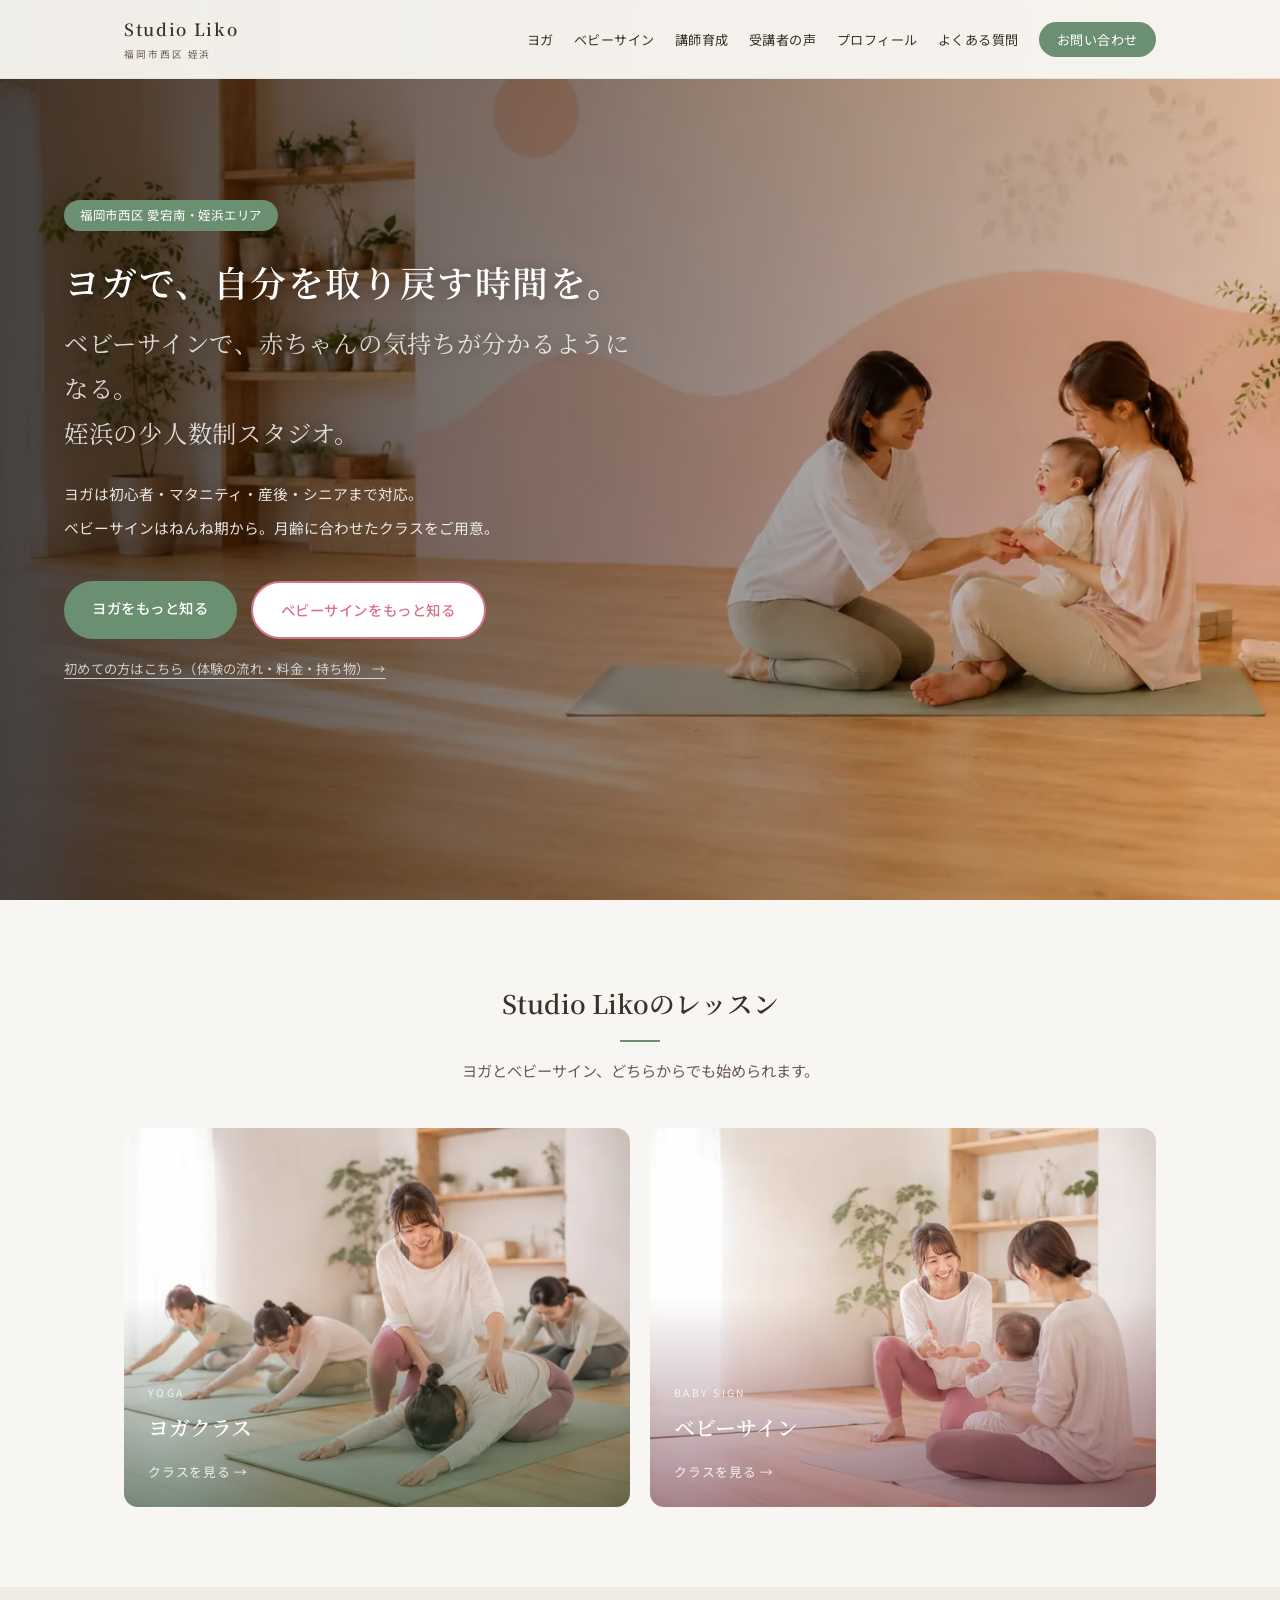
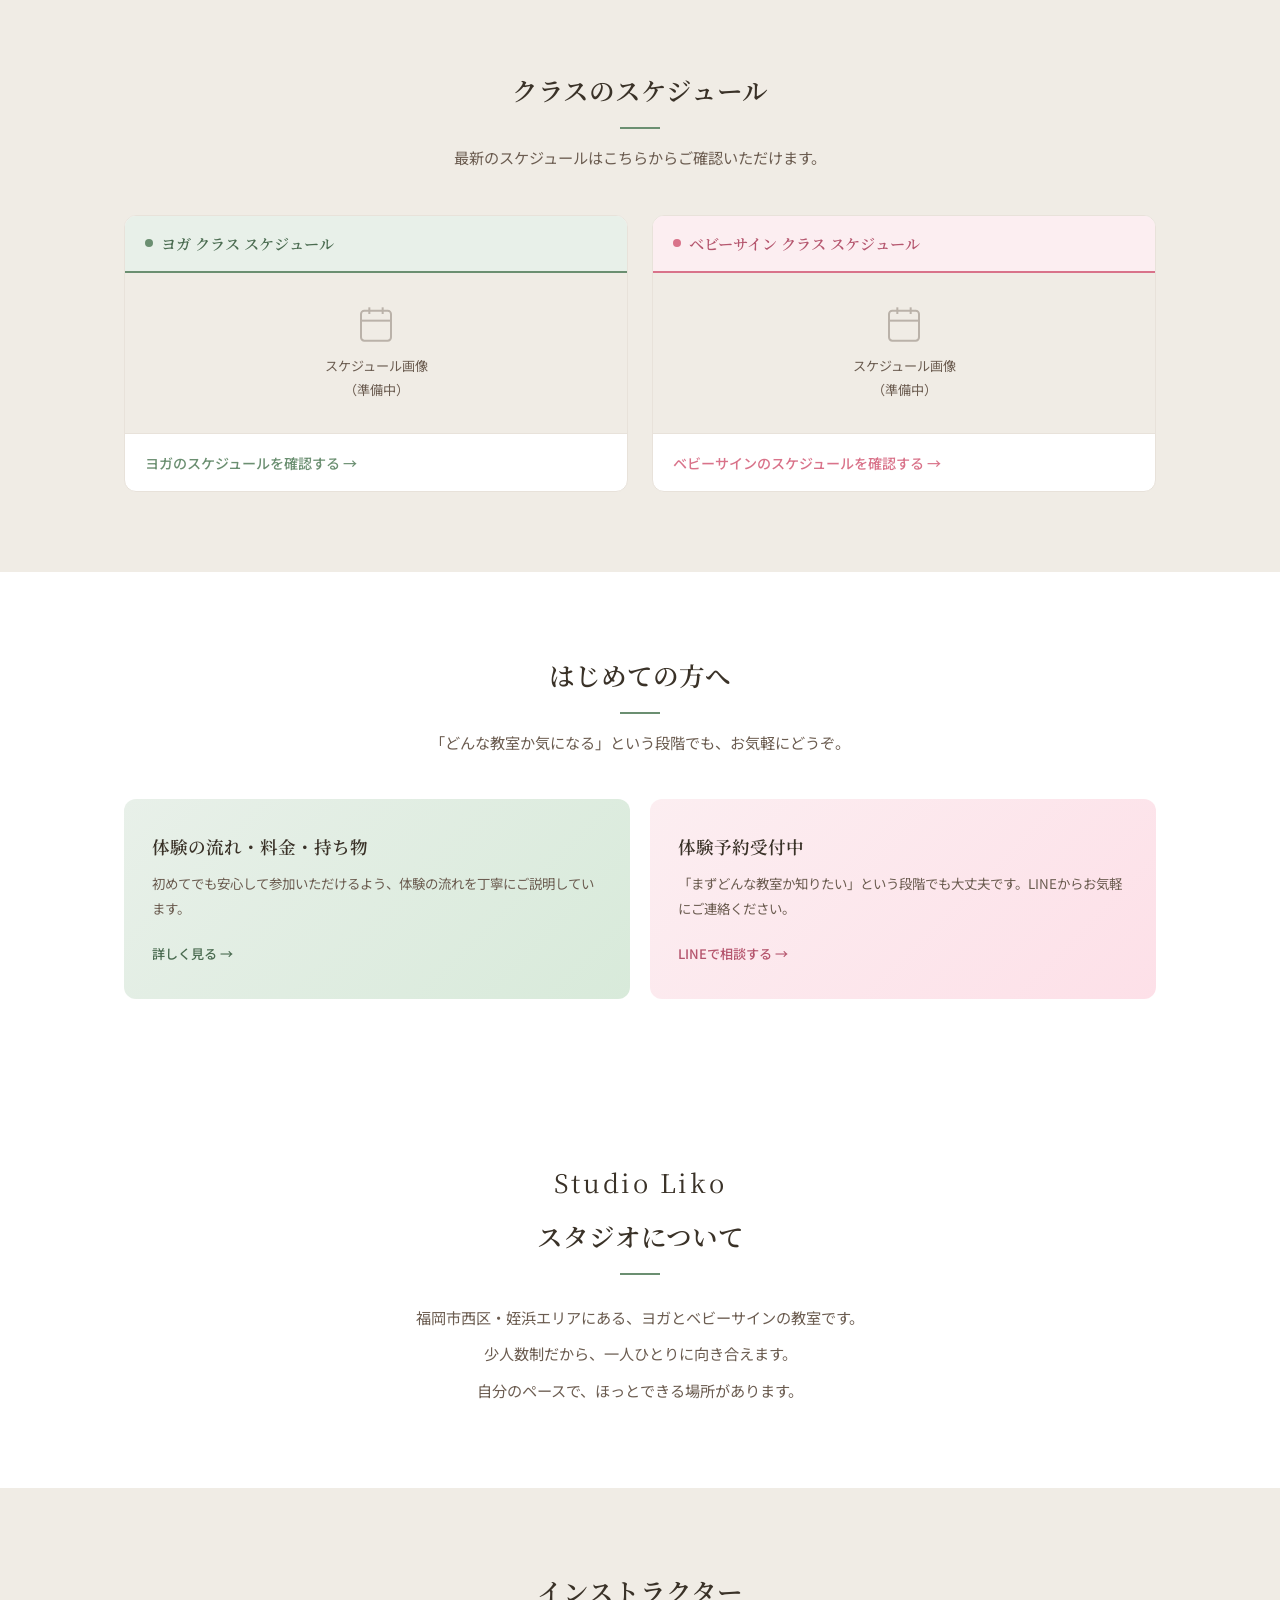
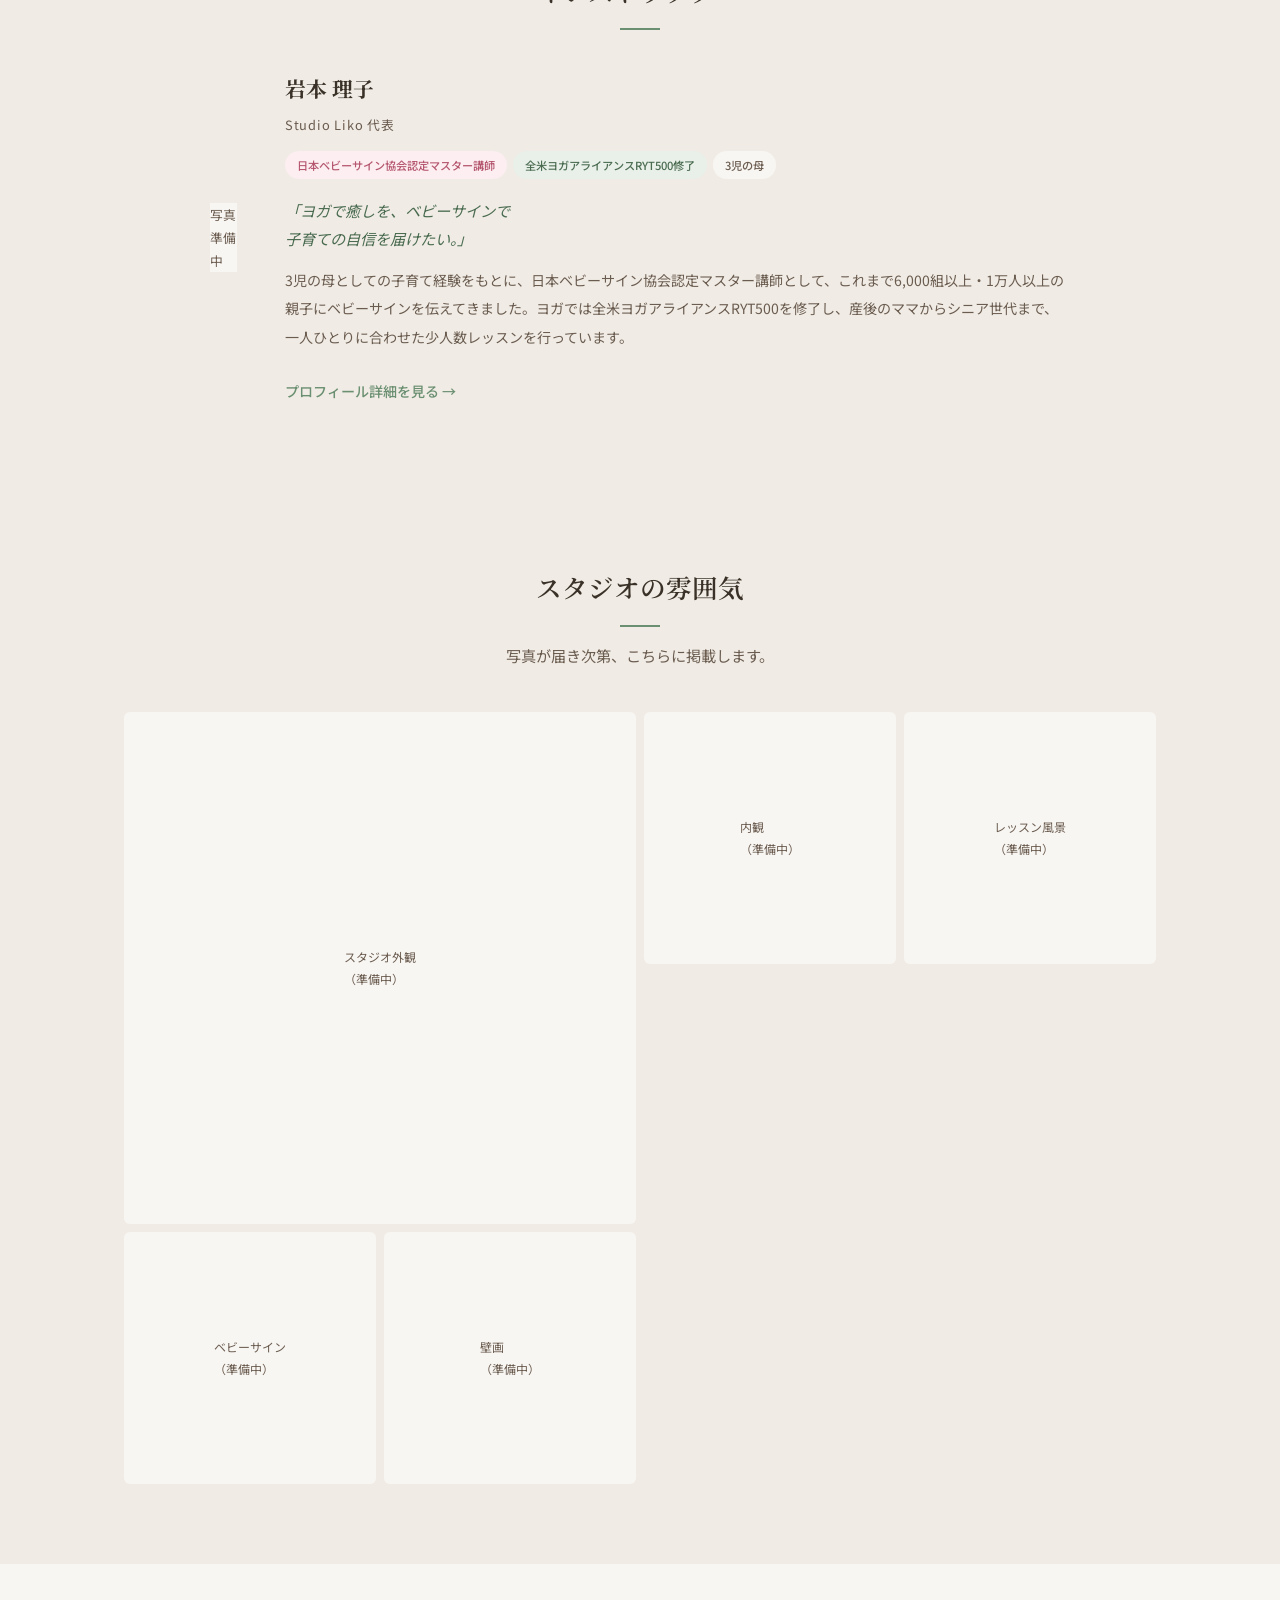
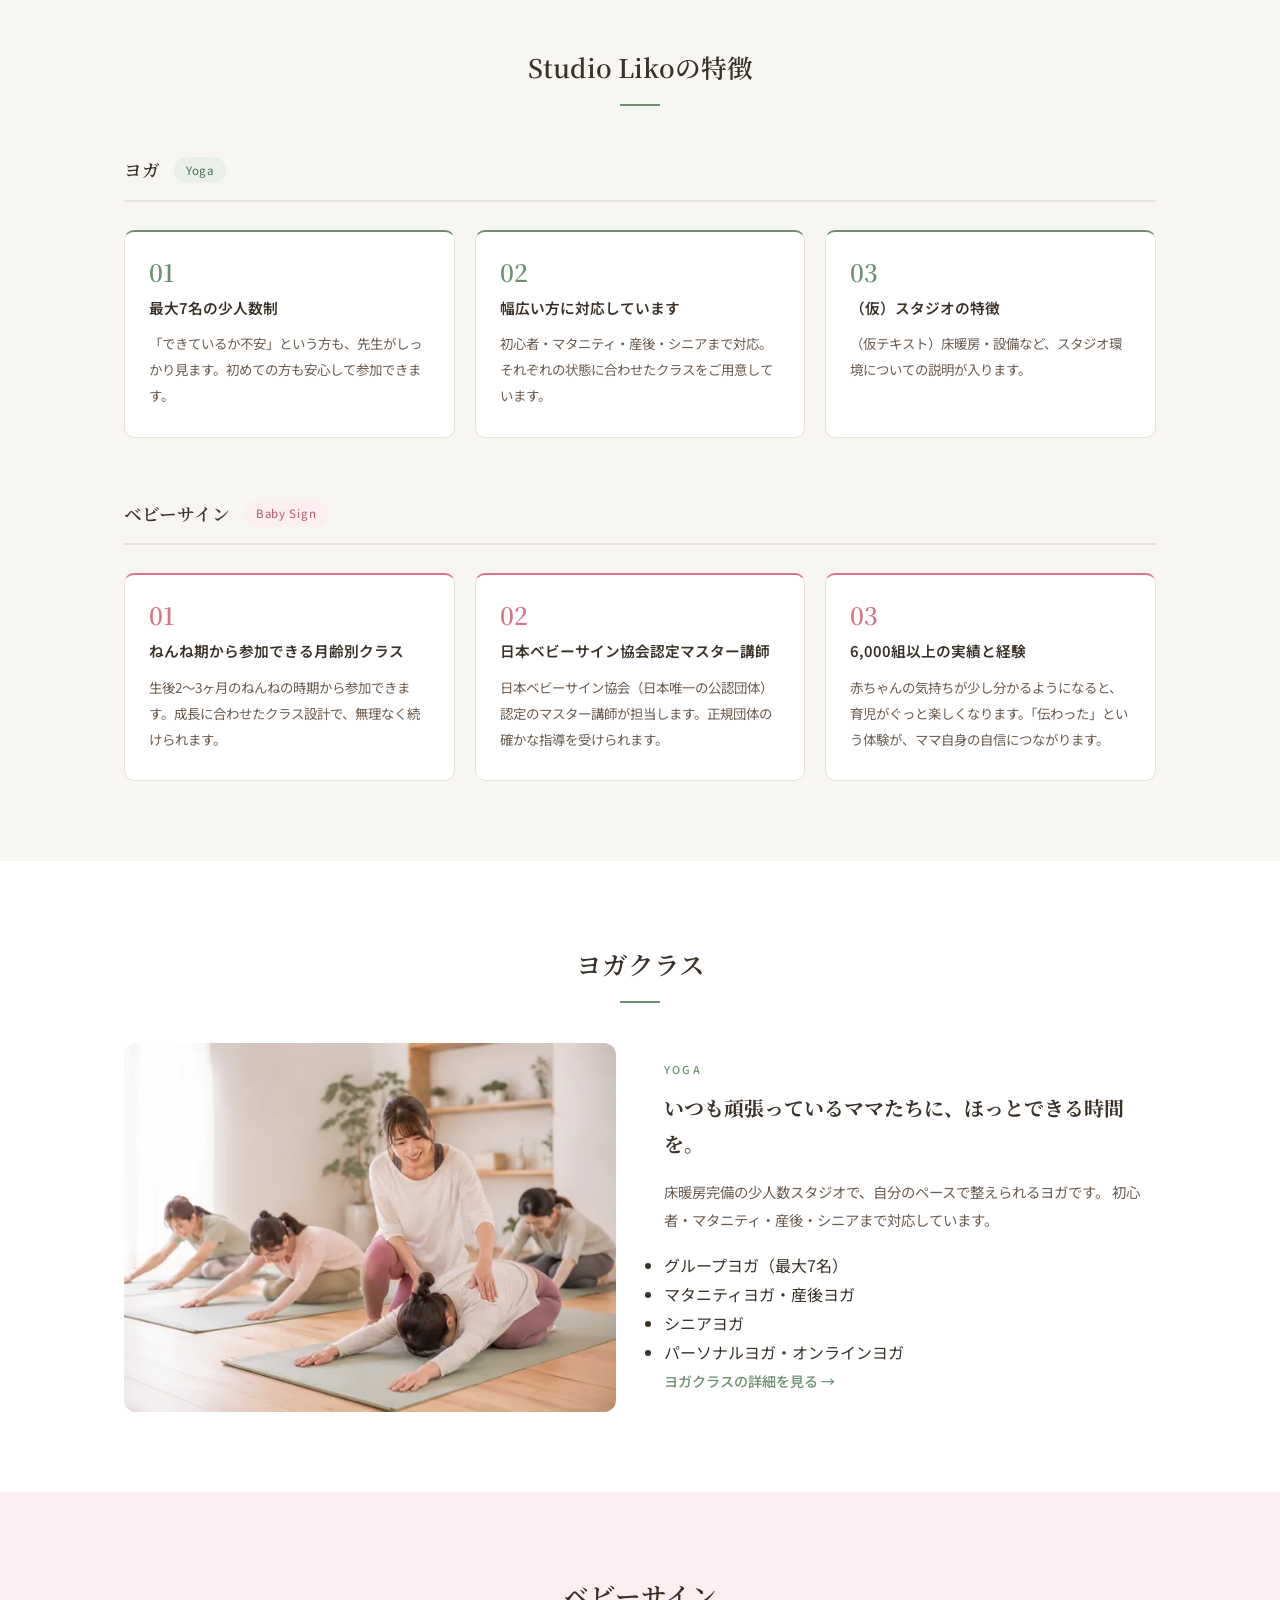
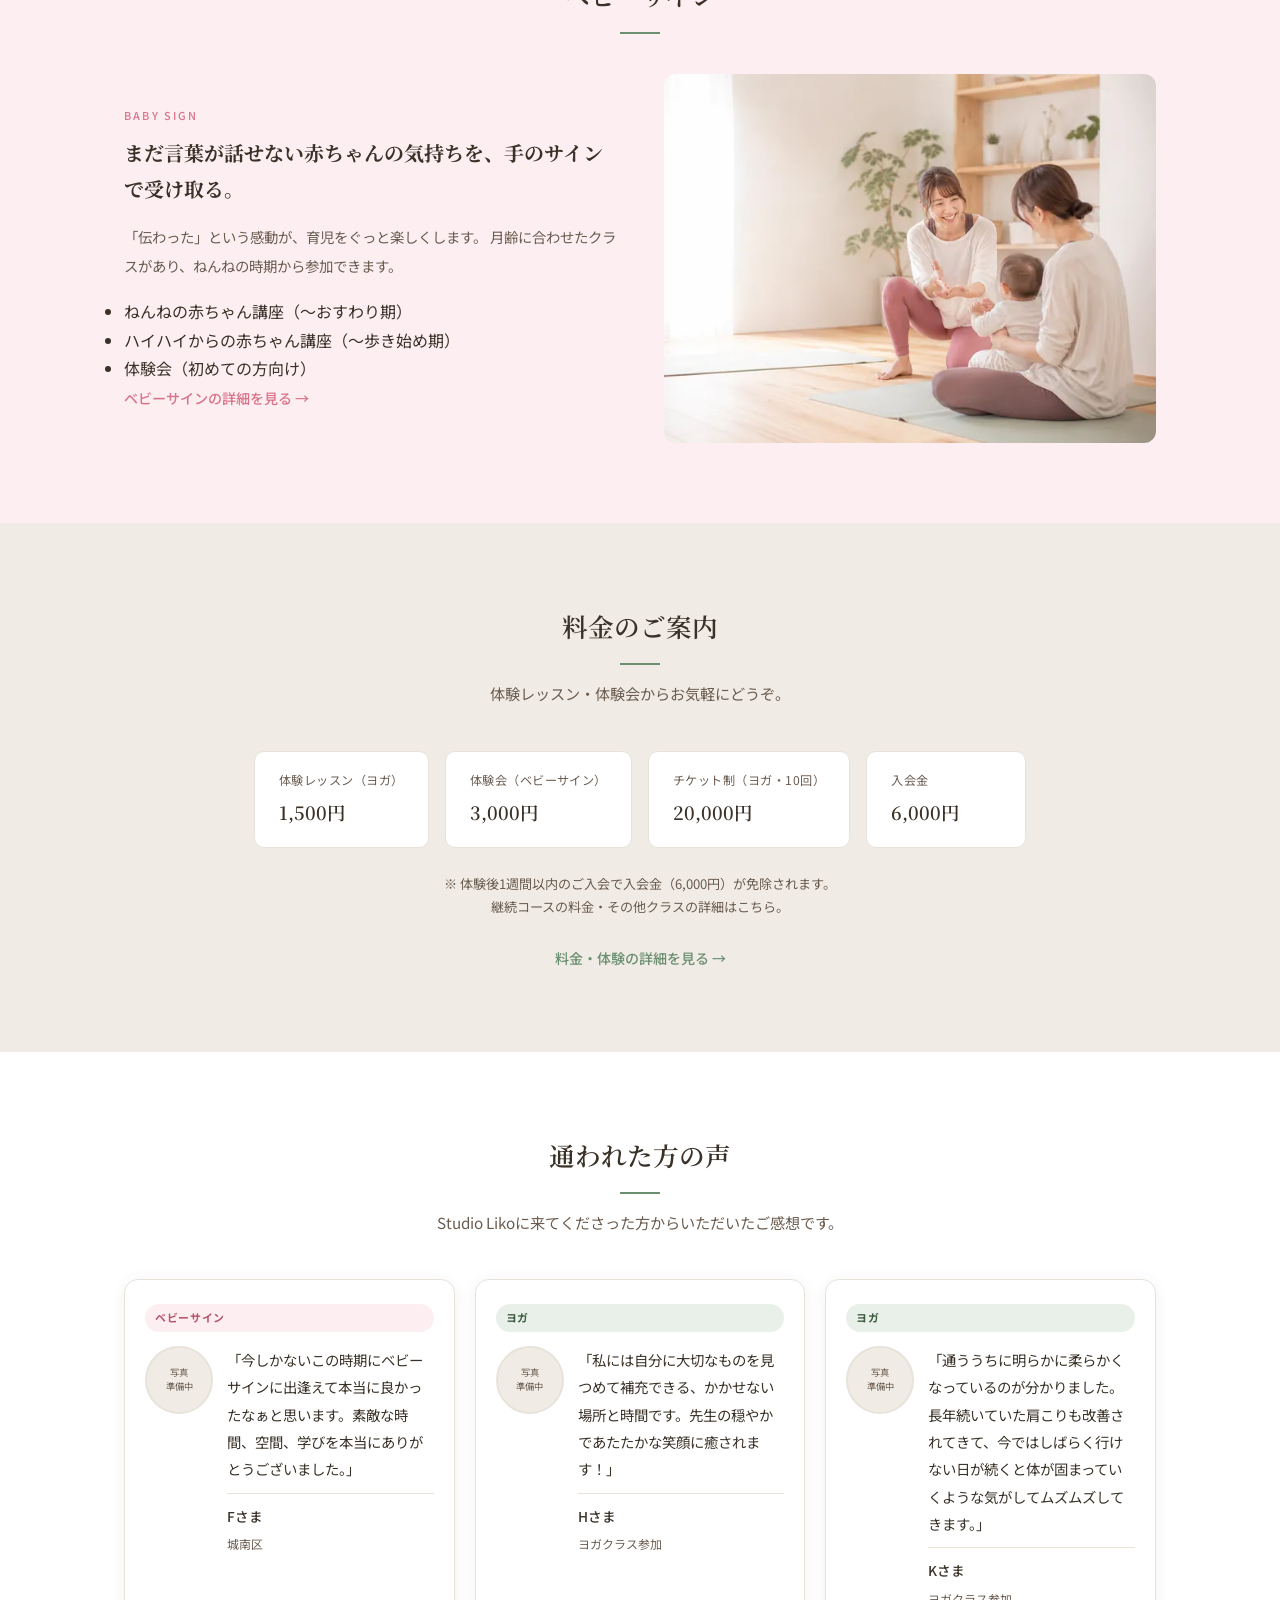
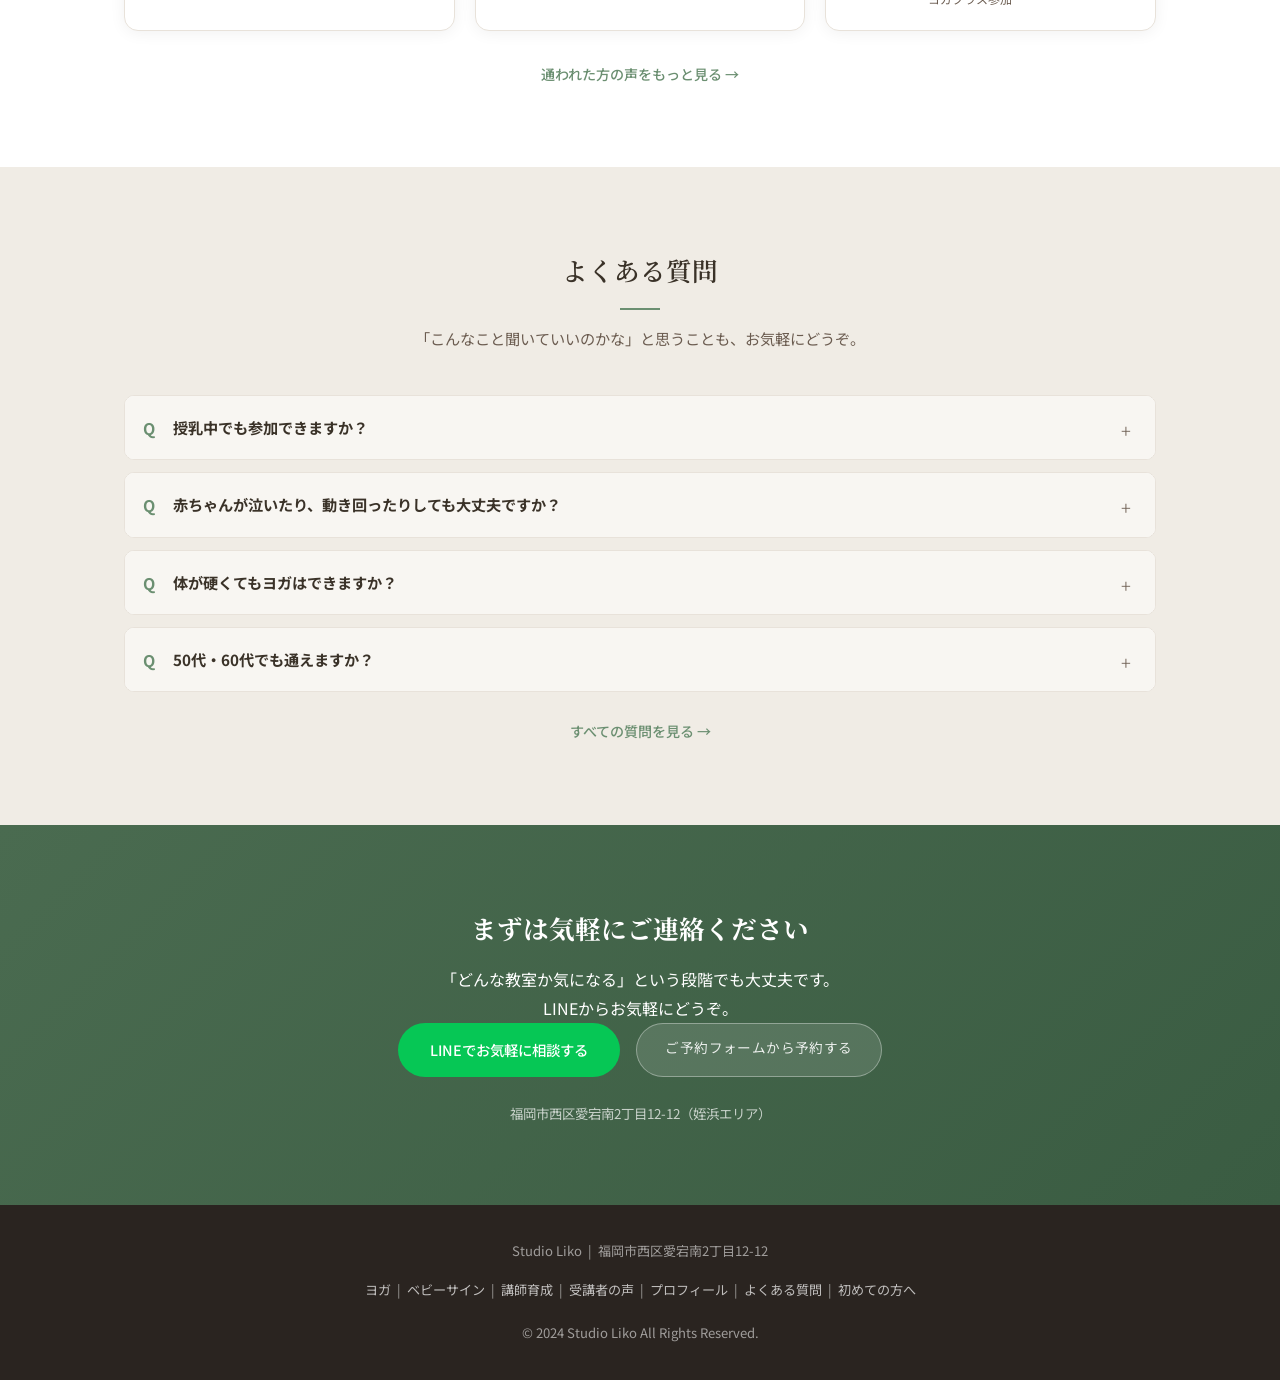
==== commit 1d8f9f64: "feat(sp): モバイルFVをMauleaスタイルに変更 - FV: 全画面写真＋テキスト重ね（min-height:100vh） - 入口カード2枚がFV下端に乗り上げる構成 - 写真なし白テキ" ====
--- a/index.html
+++ b/index.html
@@ -55,15 +55,17 @@
       .sticky-cta{display:block;opacity:0;transform:translateY(100%);transition:opacity .4s ease,transform .4s ease;pointer-events:none}
       .sticky-cta.visible{opacity:1;transform:translateY(0);pointer-events:auto}
       body{padding-bottom:70px}
-      /* モバイルFV：写真上・カード浮かせ */
-      .fv-hero{display:block!important;min-height:auto;background:none!important;overflow:visible;padding-top:0}
-      .fv-hero-bg{display:block!important;position:static!important;width:100%;height:62vw;max-height:240px;object-fit:cover;object-position:54% center;max-width:none}
-      .fv-hero-overlay{display:none!important}
-      .fv-hero-left{position:relative!important;z-index:10;margin-top:-40px;padding:22px 22px 44px;background:#fff;border-radius:22px 22px 0 0;box-shadow:0 -8px 28px rgba(0,0,0,.09);max-width:100%}
-      .fv-title{color:var(--text);font-size:1.5rem;line-height:1.7;text-shadow:none;margin-bottom:10px;letter-spacing:.02em}
-      .fv-title .fv-sub-line{color:var(--text-light);margin-top:10px}
-      .fv-text{color:var(--text-light);font-size:.88rem;line-height:2;margin-top:14px}
+      /* モバイルFV：全画面写真＋テキスト重ね（Mauleaスタイル） */
+      .fv-hero{position:relative!important;min-height:100vh;display:flex!important;align-items:flex-end;overflow:hidden;padding-top:0;background:none!important}
+      .fv-hero-bg{display:block!important;position:absolute!important;inset:0;width:100%;height:100%;object-fit:cover;object-position:center;max-height:none;max-width:none}
+      .fv-hero-overlay{display:block!important;background:linear-gradient(to top,rgba(0,0,0,.72) 0%,rgba(0,0,0,.3) 55%,rgba(0,0,0,.08) 100%)}
+      .fv-hero-left{position:relative!important;z-index:2;margin-top:0;padding:0 24px 190px;background:none;border-radius:0;box-shadow:none;max-width:100%;width:100%}
+      .fv-title{color:#fff!important;font-size:1.6rem;line-height:1.7;text-shadow:0 2px 10px rgba(0,0,0,.4);margin-bottom:10px;letter-spacing:.02em}
+      .fv-title .fv-sub-line{color:rgba(255,255,255,.85)!important;margin-top:10px}
+      .fv-text{color:rgba(255,255,255,.82)!important;font-size:.88rem;line-height:2;margin-top:14px}
       .fv-btns{gap:10px;margin-top:22px}
+      a.btn-babysign{border-color:rgba(255,255,255,.7)!important;color:#fff!important}
+      .fv-hero-left>p:last-child a{color:rgba(255,255,255,.65)!important}
     }
   </style>
 </head>
@@ -137,8 +139,9 @@
           </picture>
           <div class="entry-card-overlay"></div>
           <div class="entry-card-label">
+            <span class="label-sp-title">ヨガに参加される方</span>
             <span class="label-en">Yoga</span>
-            <span class="label-ja">ヨガ</span>
+            <span class="label-ja">ヨガクラス</span>
             <span class="label-arrow">クラスを見る →</span>
           </div>
         </a>
@@ -150,6 +153,7 @@
           </picture>
           <div class="entry-card-overlay"></div>
           <div class="entry-card-label">
+            <span class="label-sp-title">ベビーサインに参加される方</span>
             <span class="label-en">Baby Sign</span>
             <span class="label-ja">ベビーサイン</span>
             <span class="label-arrow">クラスを見る →</span>
--- a/style.css
+++ b/style.css
@@ -1038,58 +1038,65 @@
   .fv-split { grid-template-columns: 1fr; gap: 32px; }
   .fv-img-wrap { order: -1; }
   .fv-btns { flex-direction: column; align-items: flex-start; }
-  /* モバイルFV：写真上・カード浮かせデザイン */
+  /* モバイルFV：全画面写真＋テキスト重ね（Mauleaスタイル） */
   .fv-hero {
-    display: block !important;
-    min-height: auto;
+    position: relative !important;
+    min-height: 100vh;
+    display: flex !important;
+    align-items: flex-end;
+    overflow: hidden;
+    padding-top: 0;
     background: none !important;
-    overflow: visible;
-    padding-top: 0;
   }
   .fv-hero-bg {
     display: block !important;
-    position: static !important;
+    position: absolute !important;
+    inset: 0;
     width: 100%;
-    height: 60vw;
-    max-height: 220px;
+    height: 100%;
     object-fit: cover;
-    object-position: 54% center;
+    object-position: center;
+    max-height: none;
     max-width: none;
   }
-  .fv-hero-overlay { display: none !important; }
+  .fv-hero-overlay {
+    display: block !important;
+    background: linear-gradient(to top, rgba(0,0,0,.72) 0%, rgba(0,0,0,.3) 55%, rgba(0,0,0,.08) 100%);
+  }
   .fv-hero-left {
     position: relative !important;
-    z-index: 10;
-    margin-top: -36px;
-    padding: 20px 22px 40px;
-    background: #fff;
-    border-radius: 20px 20px 0 0;
-    box-shadow: 0 -6px 28px rgba(0,0,0,0.08);
+    z-index: 2;
+    margin-top: 0;
+    padding: 0 24px 190px;
+    background: none;
+    border-radius: 0;
+    box-shadow: none;
     max-width: 100%;
+    width: 100%;
   }
   .fv-hero .fv-badge { margin-bottom: 14px; }
   .fv-hero .fv-title {
-    color: var(--text);
-    font-size: 1.48rem;
-    line-height: 1.75;
-    text-shadow: none;
+    color: #fff !important;
+    font-size: 1.6rem;
+    line-height: 1.7;
+    text-shadow: 0 2px 10px rgba(0,0,0,.4);
     margin-bottom: 10px;
   }
   .fv-hero .fv-title br { display: none; }
   .fv-hero .fv-title .fv-sub-line {
-    color: var(--text-light);
+    color: rgba(255,255,255,0.85) !important;
     margin-top: 10px;
     line-height: 1.8;
   }
   .fv-hero .fv-text {
-    color: var(--text-light);
+    color: rgba(255,255,255,0.82) !important;
     font-size: 0.9rem;
     line-height: 2.0;
     margin-top: 14px;
   }
   .fv-hero .fv-text br { display: none; }
   .fv-hero .fv-btns { gap: 10px; margin-top: 22px; }
-  .fv-guide-link { color: var(--text-light) !important; }
+  .fv-guide-link { color: rgba(255,255,255,0.65) !important; }
   .cta-btns { flex-direction: column; align-items: center; }
   .target-grid { grid-template-columns: 1fr; }
 }
@@ -1155,6 +1162,69 @@
 }
 .entry-card.yoga-entry .entry-card-overlay { background: linear-gradient(to top, rgba(40,70,45,.6) 0%, rgba(0,0,0,.0) 55%); }
 .entry-card.bs-entry .entry-card-overlay { background: linear-gradient(to top, rgba(100,40,55,.55) 0%, rgba(0,0,0,.0) 55%); }
+/* スマホ用テキスト：デスクトップでは非表示 */
+.entry-card-label .label-sp-title { display: none; }
+
+/* ── モバイル入口カード：Mauleaスタイル（FV下端に乗り上げ） ── */
+@media (max-width: 768px) {
+  .entry-section {
+    position: relative;
+    z-index: 10;
+    margin-top: -148px;
+    padding-top: 0;
+    background: transparent;
+  }
+  .entry-section .section-title,
+  .entry-section .section-lead { display: none; }
+  .entry-grid { gap: 10px; margin-top: 0; }
+  .entry-card {
+    aspect-ratio: auto;
+    height: auto;
+    border-radius: 10px;
+    overflow: hidden;
+  }
+  .entry-card picture,
+  .entry-card img,
+  .entry-card-overlay { display: none; }
+  .entry-card-label {
+    position: static;
+    display: flex;
+    flex-direction: column;
+    padding: 0;
+    color: var(--text);
+  }
+  .entry-card-label .label-sp-title {
+    display: block;
+    background: #fff;
+    padding: 20px 12px 16px;
+    font-size: 0.88rem;
+    font-weight: 600;
+    font-family: 'Noto Serif JP', serif;
+    color: var(--text);
+    text-align: center;
+    line-height: 1.65;
+  }
+  .entry-card-label .label-en { display: none; }
+  .entry-card-label .label-ja {
+    display: block;
+    font-size: 0.78rem;
+    font-weight: 500;
+    font-family: 'Noto Sans JP', sans-serif;
+    padding: 11px 12px;
+    text-align: center;
+    margin-bottom: 0;
+    letter-spacing: 0.1em;
+  }
+  .entry-card.yoga-entry .entry-card-label .label-ja {
+    background: var(--yoga);
+    color: #fff;
+  }
+  .entry-card.bs-entry .entry-card-label .label-ja {
+    background: var(--babysign);
+    color: #fff;
+  }
+  .entry-card-label .label-arrow { display: none; }
+}
 
 /* ── スケジュール導線（セクション3） ── */
 .schedule-section { background: var(--bg2); }
--- a/style.css
+++ b/style.css
@@ -1038,58 +1038,65 @@
   .fv-split { grid-template-columns: 1fr; gap: 32px; }
   .fv-img-wrap { order: -1; }
   .fv-btns { flex-direction: column; align-items: flex-start; }
-  /* モバイルFV：写真上・カード浮かせデザイン */
+  /* モバイルFV：全画面写真＋テキスト重ね（Mauleaスタイル） */
   .fv-hero {
-    display: block !important;
-    min-height: auto;
+    position: relative !important;
+    min-height: 100vh;
+    display: flex !important;
+    align-items: flex-end;
+    overflow: hidden;
+    padding-top: 0;
     background: none !important;
-    overflow: visible;
-    padding-top: 0;
   }
   .fv-hero-bg {
     display: block !important;
-    position: static !important;
+    position: absolute !important;
+    inset: 0;
     width: 100%;
-    height: 60vw;
-    max-height: 220px;
+    height: 100%;
     object-fit: cover;
-    object-position: 54% center;
+    object-position: center;
+    max-height: none;
     max-width: none;
   }
-  .fv-hero-overlay { display: none !important; }
+  .fv-hero-overlay {
+    display: block !important;
+    background: linear-gradient(to top, rgba(0,0,0,.72) 0%, rgba(0,0,0,.3) 55%, rgba(0,0,0,.08) 100%);
+  }
   .fv-hero-left {
     position: relative !important;
-    z-index: 10;
-    margin-top: -36px;
-    padding: 20px 22px 40px;
-    background: #fff;
-    border-radius: 20px 20px 0 0;
-    box-shadow: 0 -6px 28px rgba(0,0,0,0.08);
+    z-index: 2;
+    margin-top: 0;
+    padding: 0 24px 190px;
+    background: none;
+    border-radius: 0;
+    box-shadow: none;
     max-width: 100%;
+    width: 100%;
   }
   .fv-hero .fv-badge { margin-bottom: 14px; }
   .fv-hero .fv-title {
-    color: var(--text);
-    font-size: 1.48rem;
-    line-height: 1.75;
-    text-shadow: none;
+    color: #fff !important;
+    font-size: 1.6rem;
+    line-height: 1.7;
+    text-shadow: 0 2px 10px rgba(0,0,0,.4);
     margin-bottom: 10px;
   }
   .fv-hero .fv-title br { display: none; }
   .fv-hero .fv-title .fv-sub-line {
-    color: var(--text-light);
+    color: rgba(255,255,255,0.85) !important;
     margin-top: 10px;
     line-height: 1.8;
   }
   .fv-hero .fv-text {
-    color: var(--text-light);
+    color: rgba(255,255,255,0.82) !important;
     font-size: 0.9rem;
     line-height: 2.0;
     margin-top: 14px;
   }
   .fv-hero .fv-text br { display: none; }
   .fv-hero .fv-btns { gap: 10px; margin-top: 22px; }
-  .fv-guide-link { color: var(--text-light) !important; }
+  .fv-guide-link { color: rgba(255,255,255,0.65) !important; }
   .cta-btns { flex-direction: column; align-items: center; }
   .target-grid { grid-template-columns: 1fr; }
 }
@@ -1155,6 +1162,69 @@
 }
 .entry-card.yoga-entry .entry-card-overlay { background: linear-gradient(to top, rgba(40,70,45,.6) 0%, rgba(0,0,0,.0) 55%); }
 .entry-card.bs-entry .entry-card-overlay { background: linear-gradient(to top, rgba(100,40,55,.55) 0%, rgba(0,0,0,.0) 55%); }
+/* スマホ用テキスト：デスクトップでは非表示 */
+.entry-card-label .label-sp-title { display: none; }
+
+/* ── モバイル入口カード：Mauleaスタイル（FV下端に乗り上げ） ── */
+@media (max-width: 768px) {
+  .entry-section {
+    position: relative;
+    z-index: 10;
+    margin-top: -148px;
+    padding-top: 0;
+    background: transparent;
+  }
+  .entry-section .section-title,
+  .entry-section .section-lead { display: none; }
+  .entry-grid { gap: 10px; margin-top: 0; }
+  .entry-card {
+    aspect-ratio: auto;
+    height: auto;
+    border-radius: 10px;
+    overflow: hidden;
+  }
+  .entry-card picture,
+  .entry-card img,
+  .entry-card-overlay { display: none; }
+  .entry-card-label {
+    position: static;
+    display: flex;
+    flex-direction: column;
+    padding: 0;
+    color: var(--text);
+  }
+  .entry-card-label .label-sp-title {
+    display: block;
+    background: #fff;
+    padding: 20px 12px 16px;
+    font-size: 0.88rem;
+    font-weight: 600;
+    font-family: 'Noto Serif JP', serif;
+    color: var(--text);
+    text-align: center;
+    line-height: 1.65;
+  }
+  .entry-card-label .label-en { display: none; }
+  .entry-card-label .label-ja {
+    display: block;
+    font-size: 0.78rem;
+    font-weight: 500;
+    font-family: 'Noto Sans JP', sans-serif;
+    padding: 11px 12px;
+    text-align: center;
+    margin-bottom: 0;
+    letter-spacing: 0.1em;
+  }
+  .entry-card.yoga-entry .entry-card-label .label-ja {
+    background: var(--yoga);
+    color: #fff;
+  }
+  .entry-card.bs-entry .entry-card-label .label-ja {
+    background: var(--babysign);
+    color: #fff;
+  }
+  .entry-card-label .label-arrow { display: none; }
+}
 
 /* ── スケジュール導線（セクション3） ── */
 .schedule-section { background: var(--bg2); }
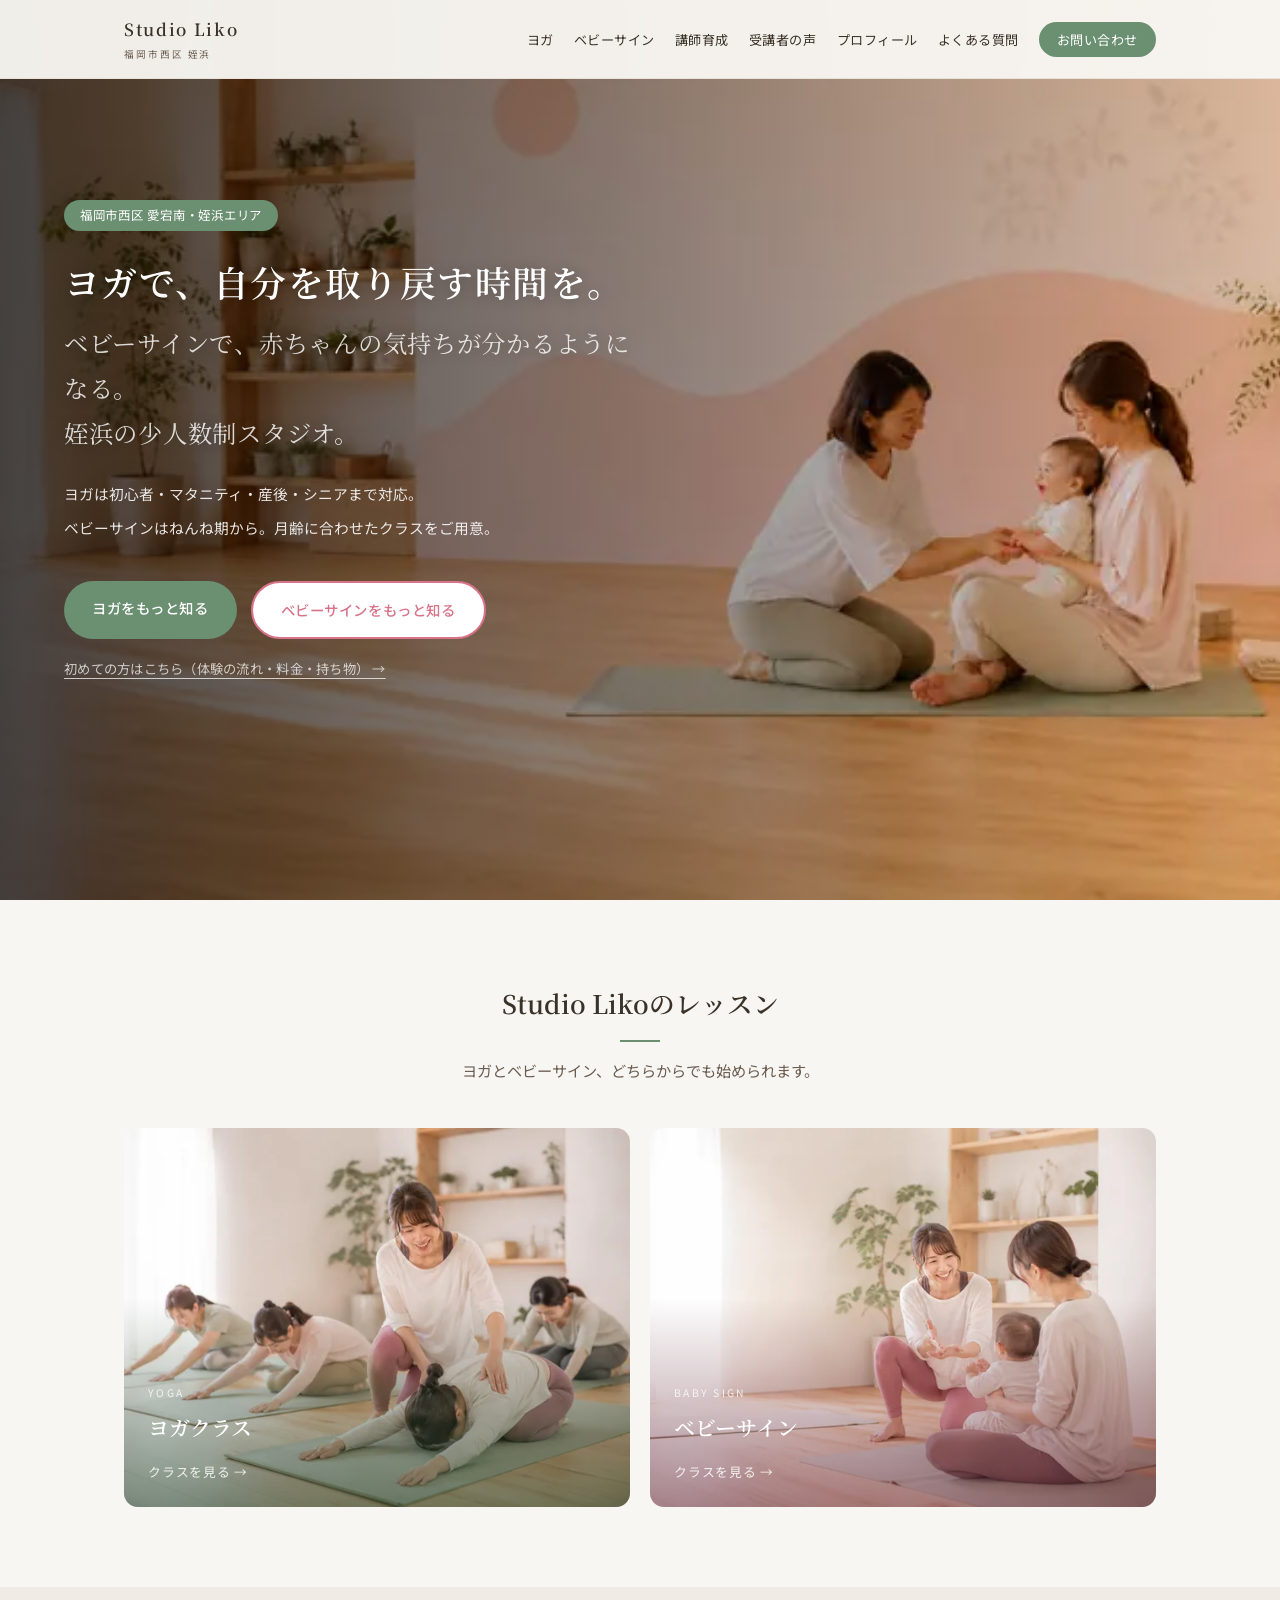
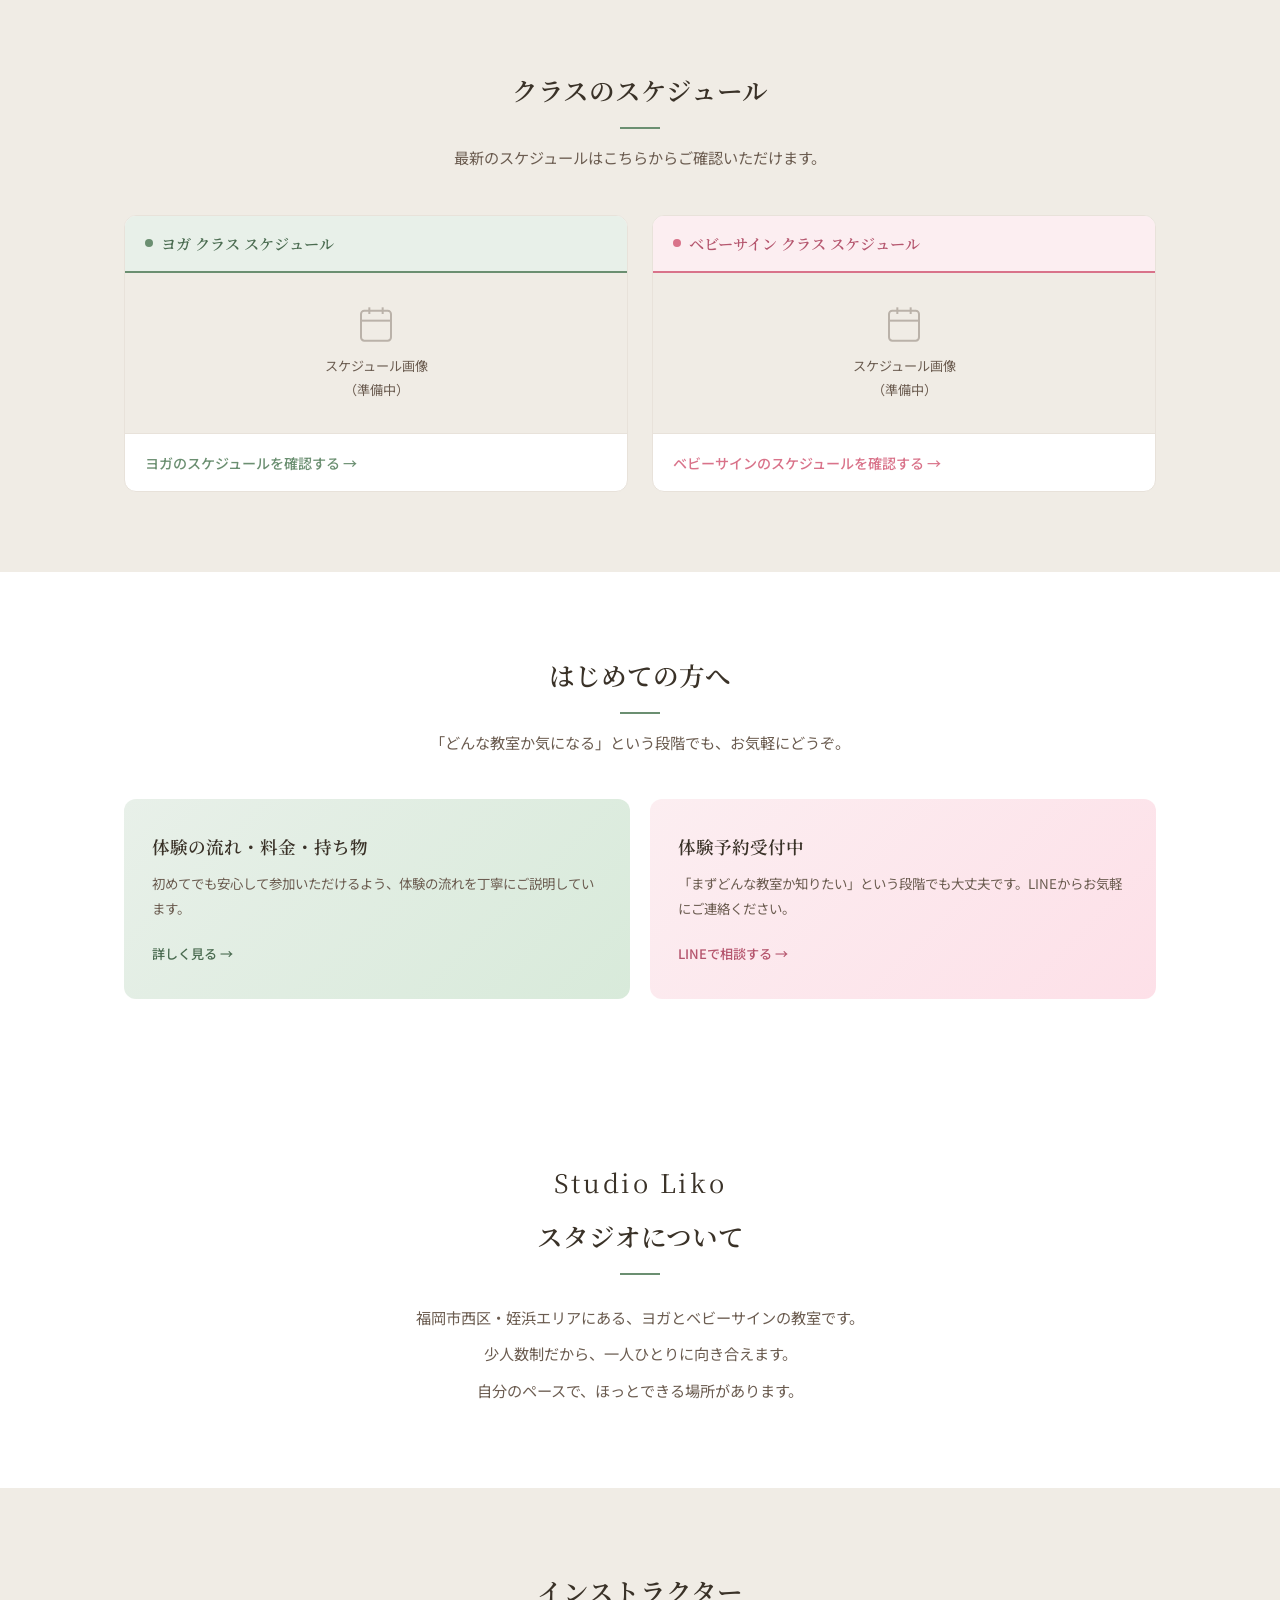
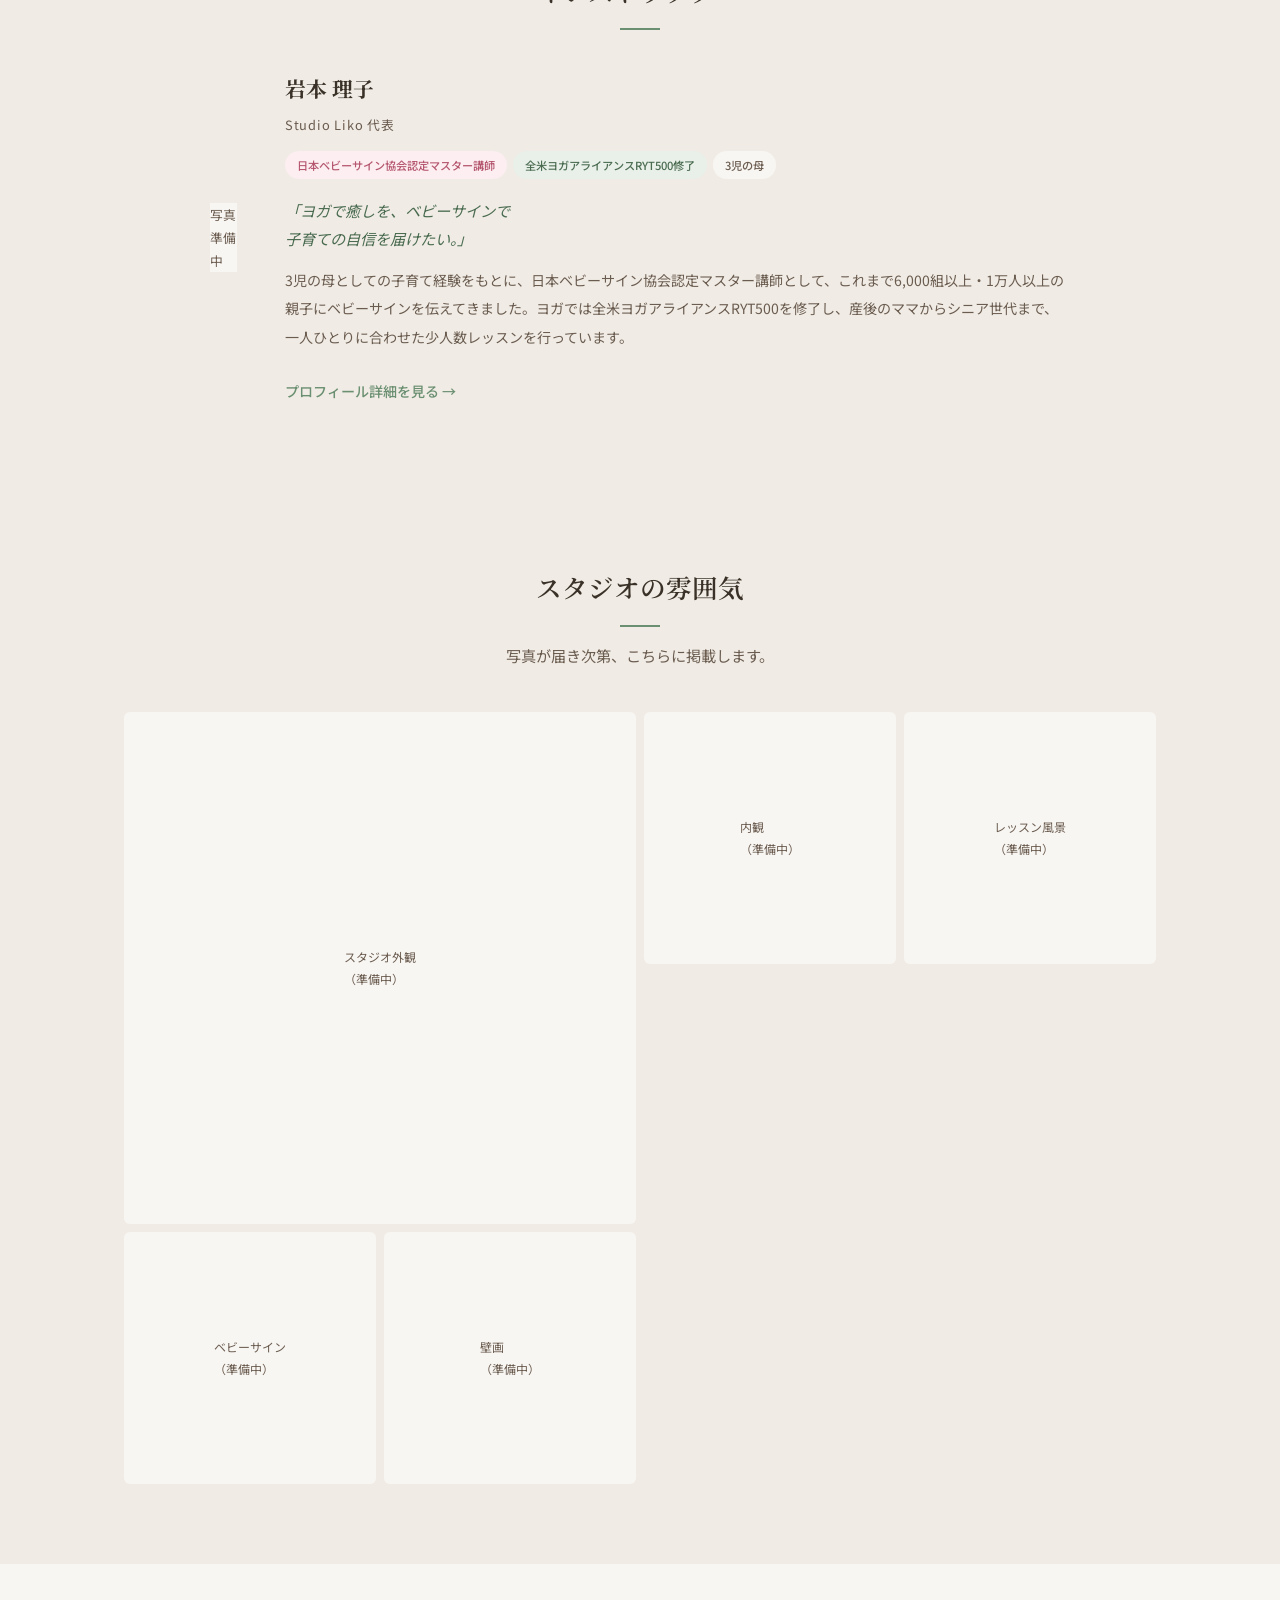
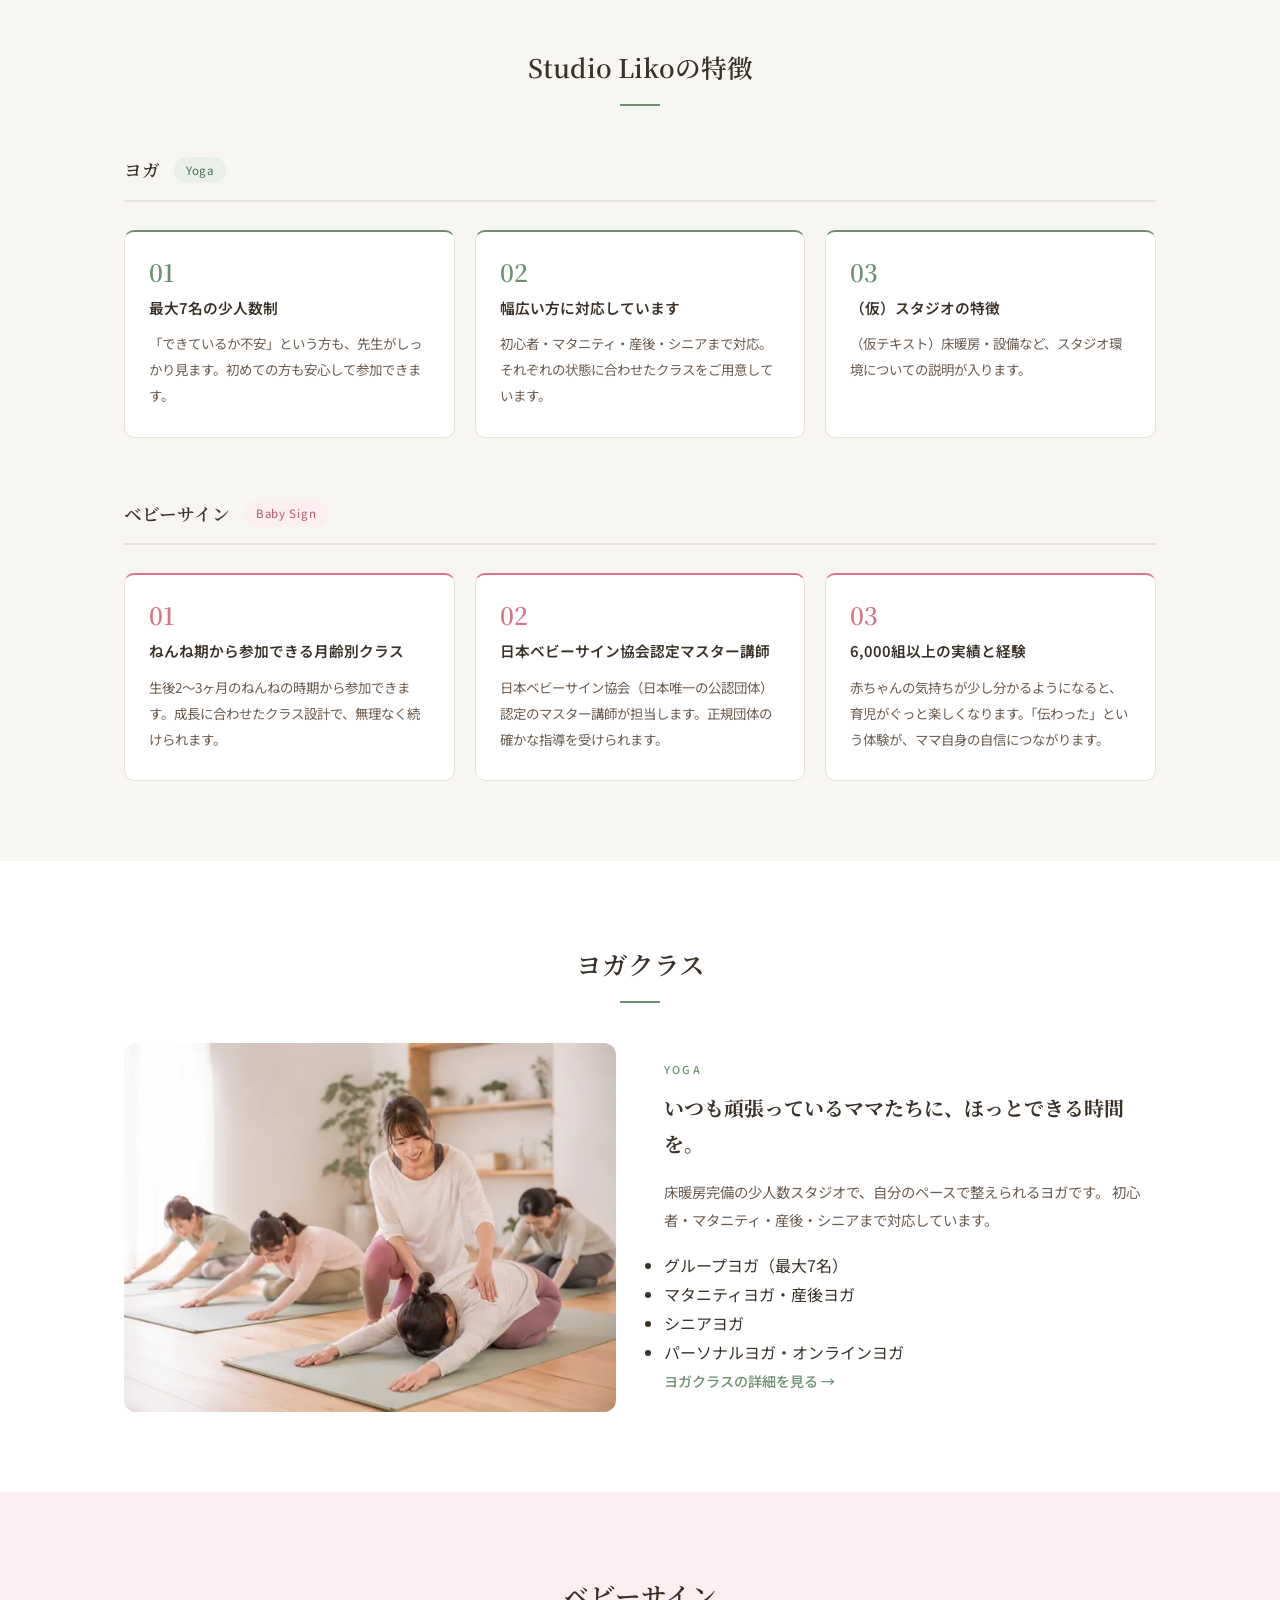
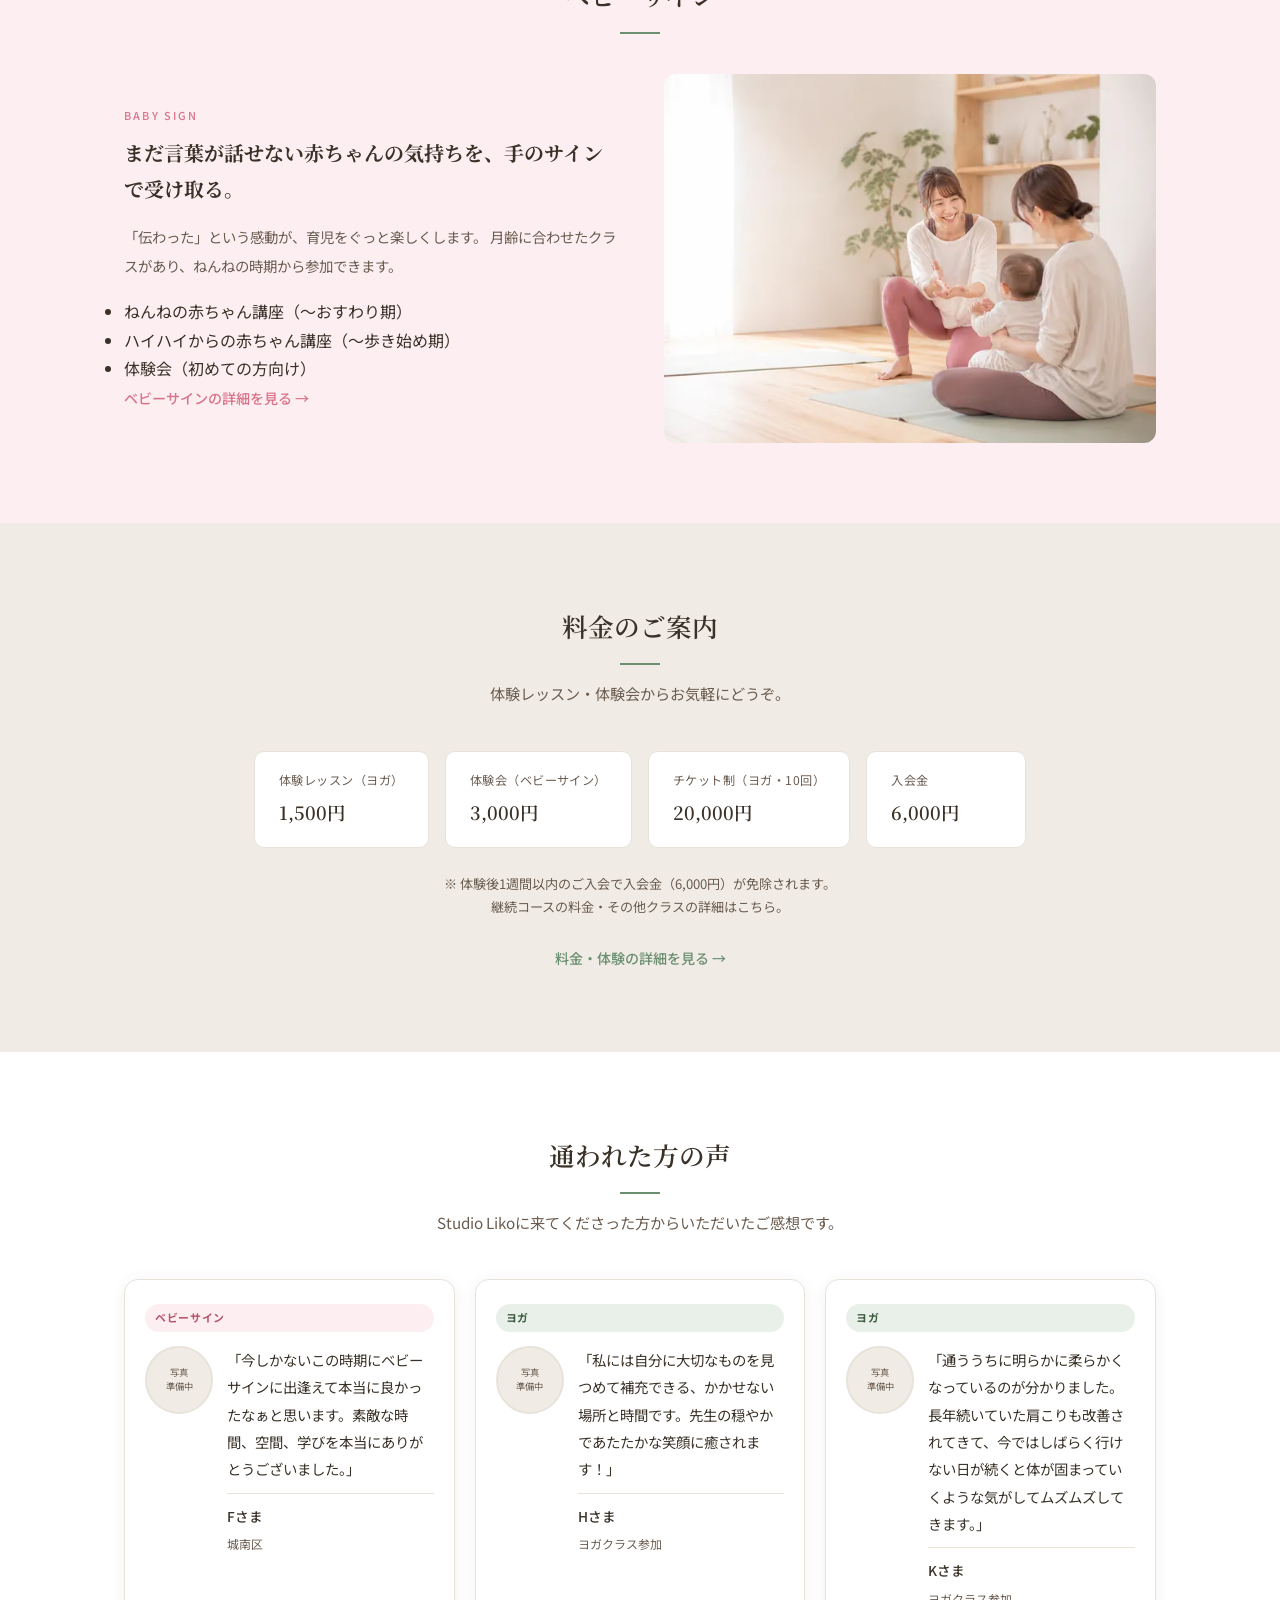
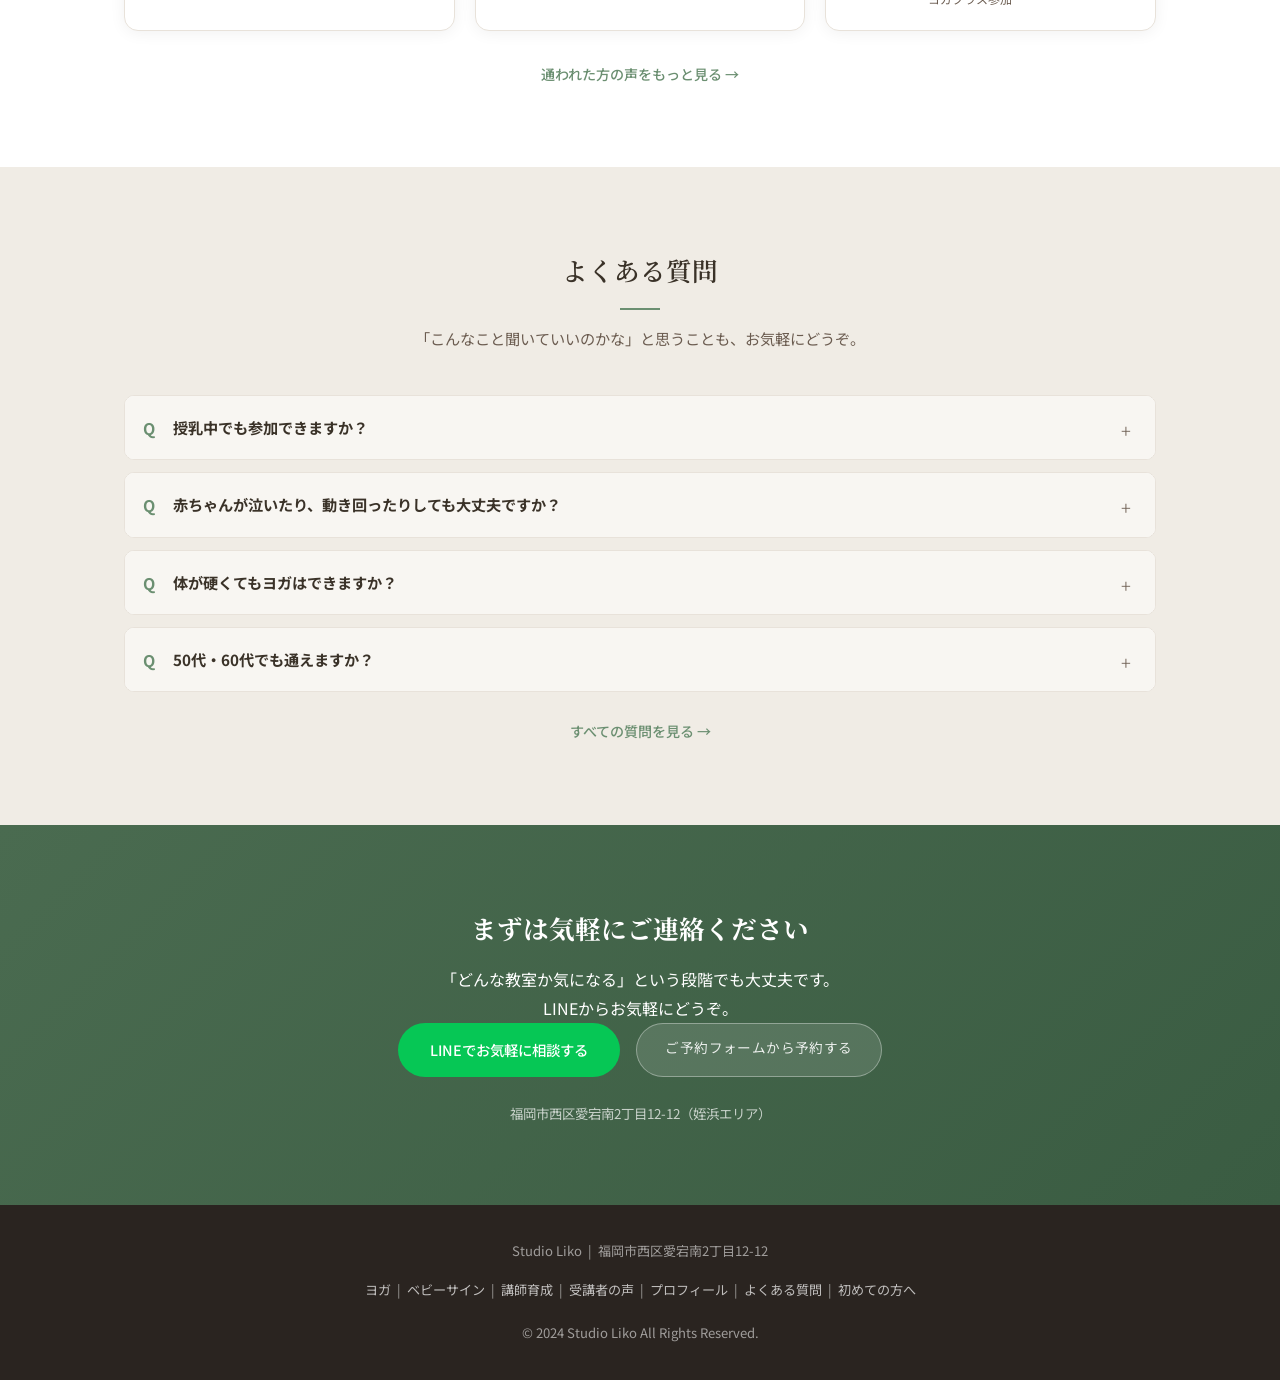
==== commit f1454c35: "fix(sp): ベビーサインボタンをアウトライン白に修正" ====
--- a/index.html
+++ b/index.html
@@ -64,7 +64,7 @@
       .fv-title .fv-sub-line{color:rgba(255,255,255,.85)!important;margin-top:10px}
       .fv-text{color:rgba(255,255,255,.82)!important;font-size:.88rem;line-height:2;margin-top:14px}
       .fv-btns{gap:10px;margin-top:22px}
-      a.btn-babysign{border-color:rgba(255,255,255,.7)!important;color:#fff!important}
+      a.btn-babysign{background:transparent!important;border-color:rgba(255,255,255,.7)!important;color:#fff!important}
       .fv-hero-left>p:last-child a{color:rgba(255,255,255,.65)!important}
     }
   </style>
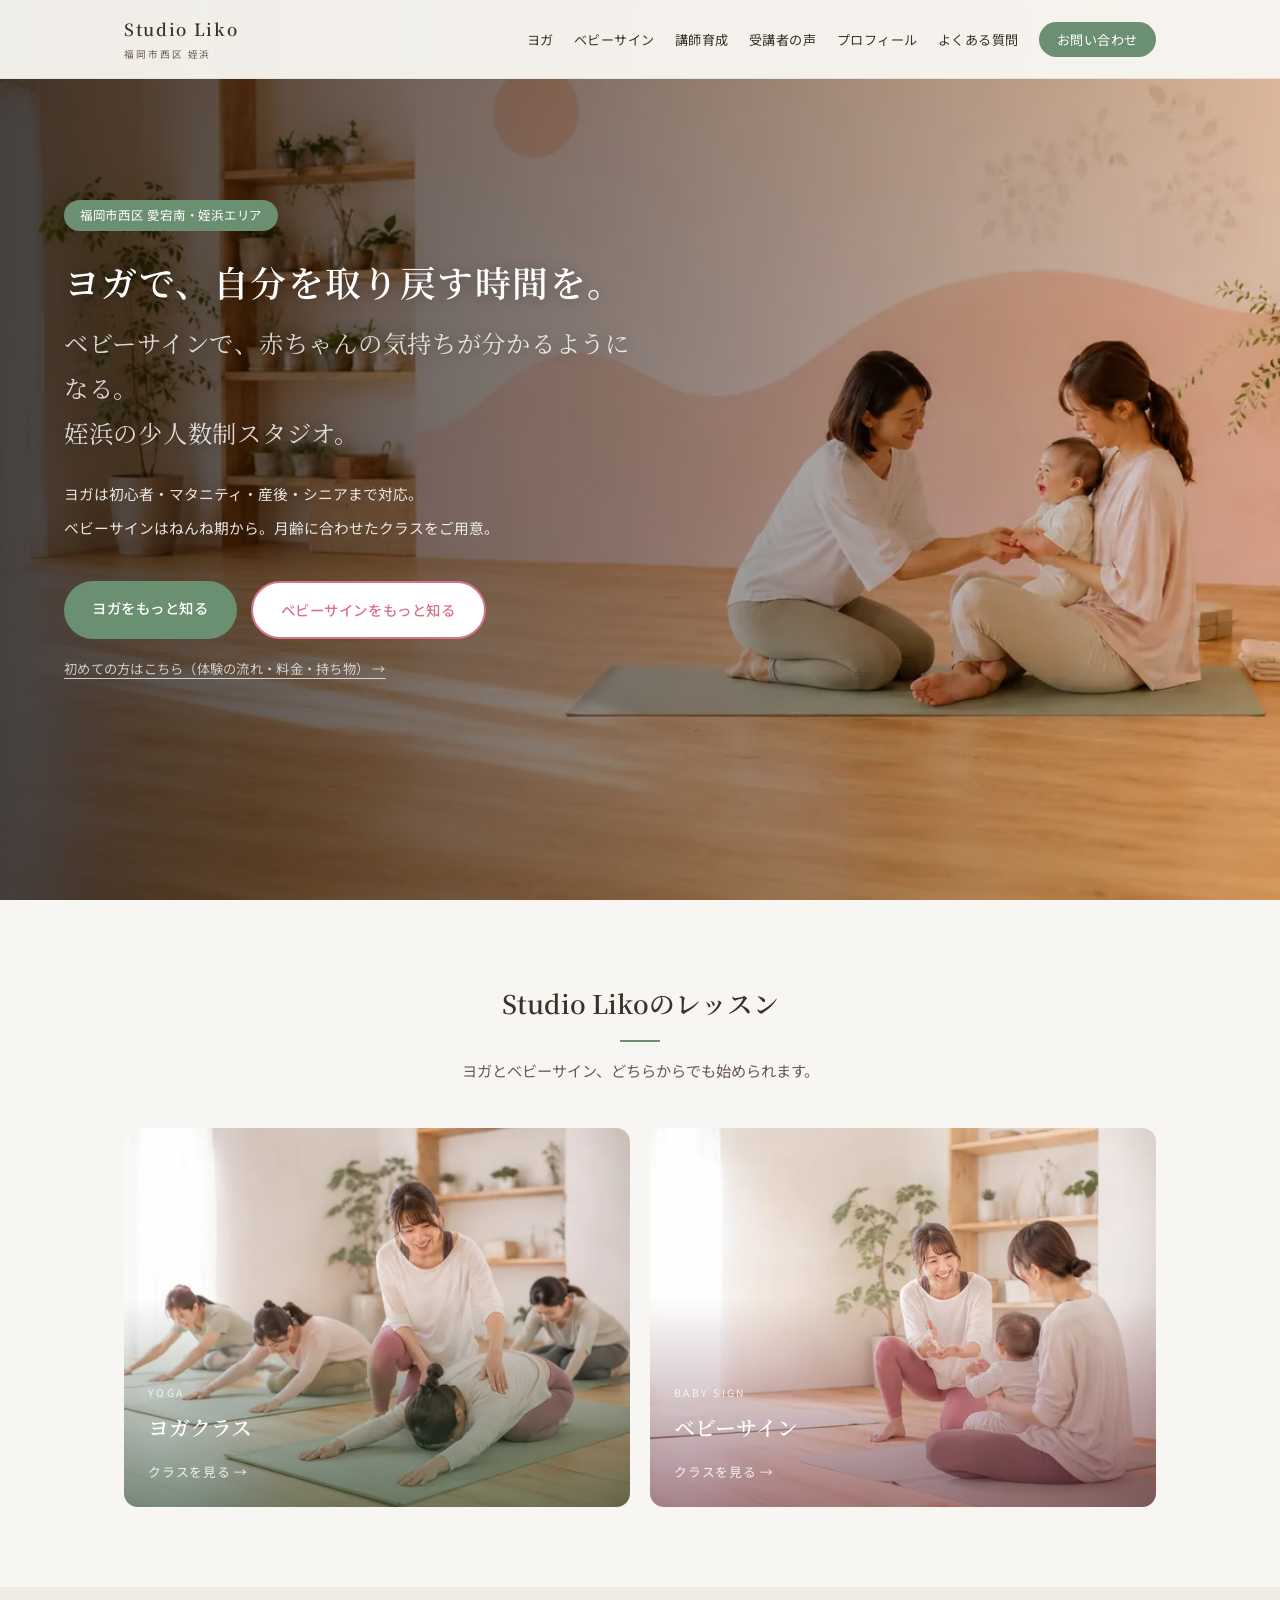
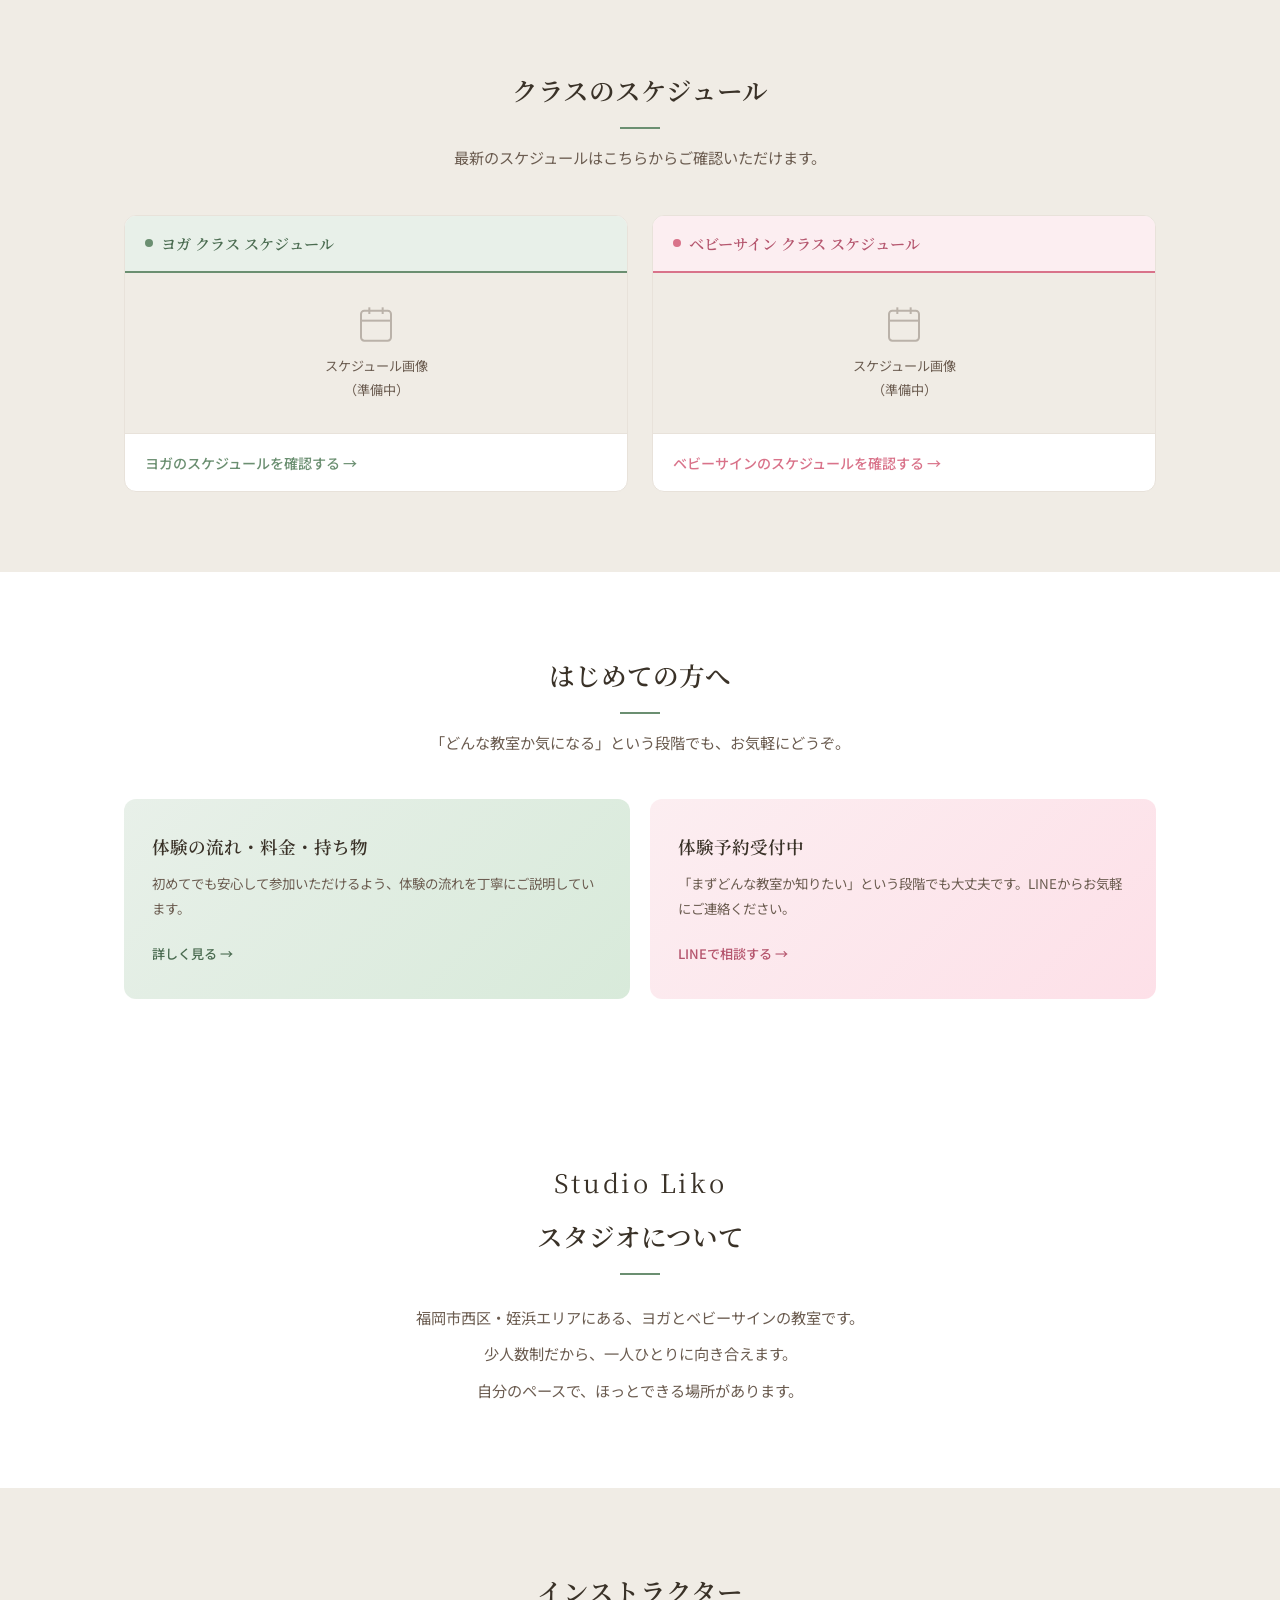
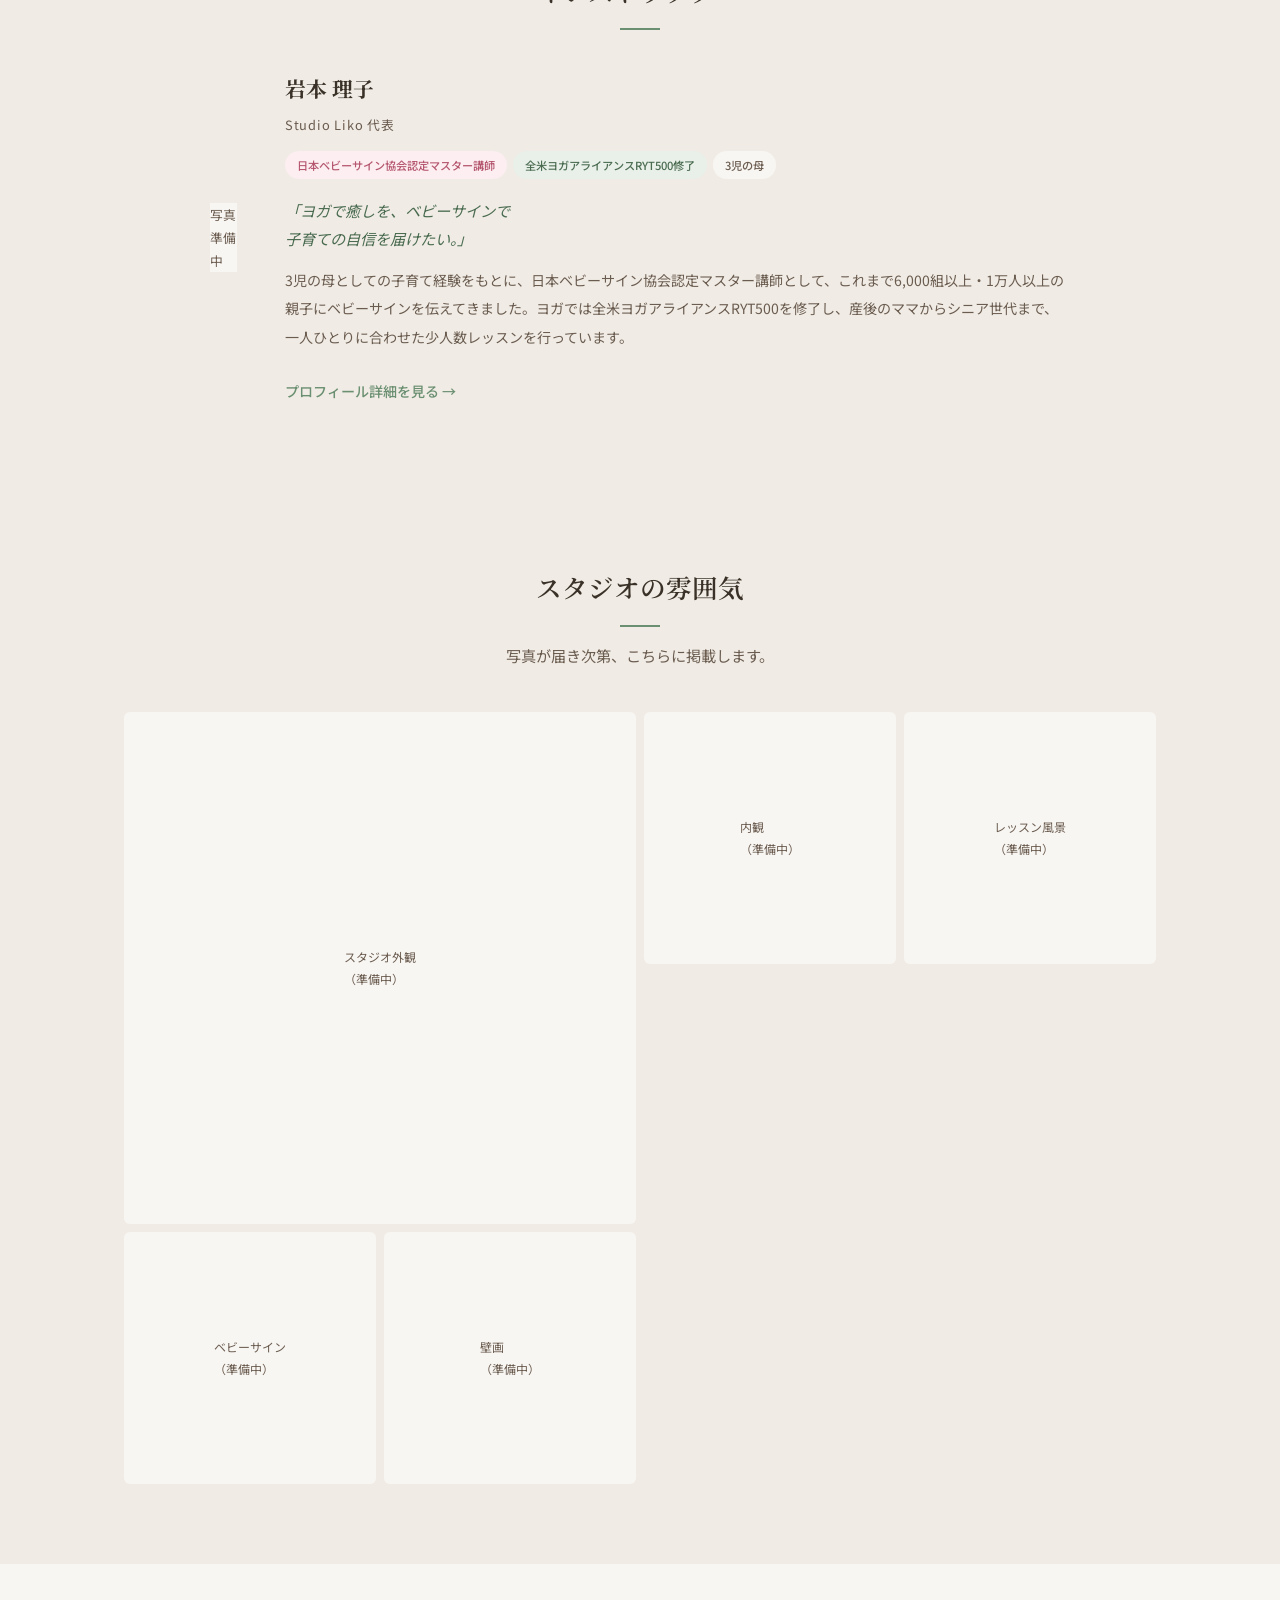
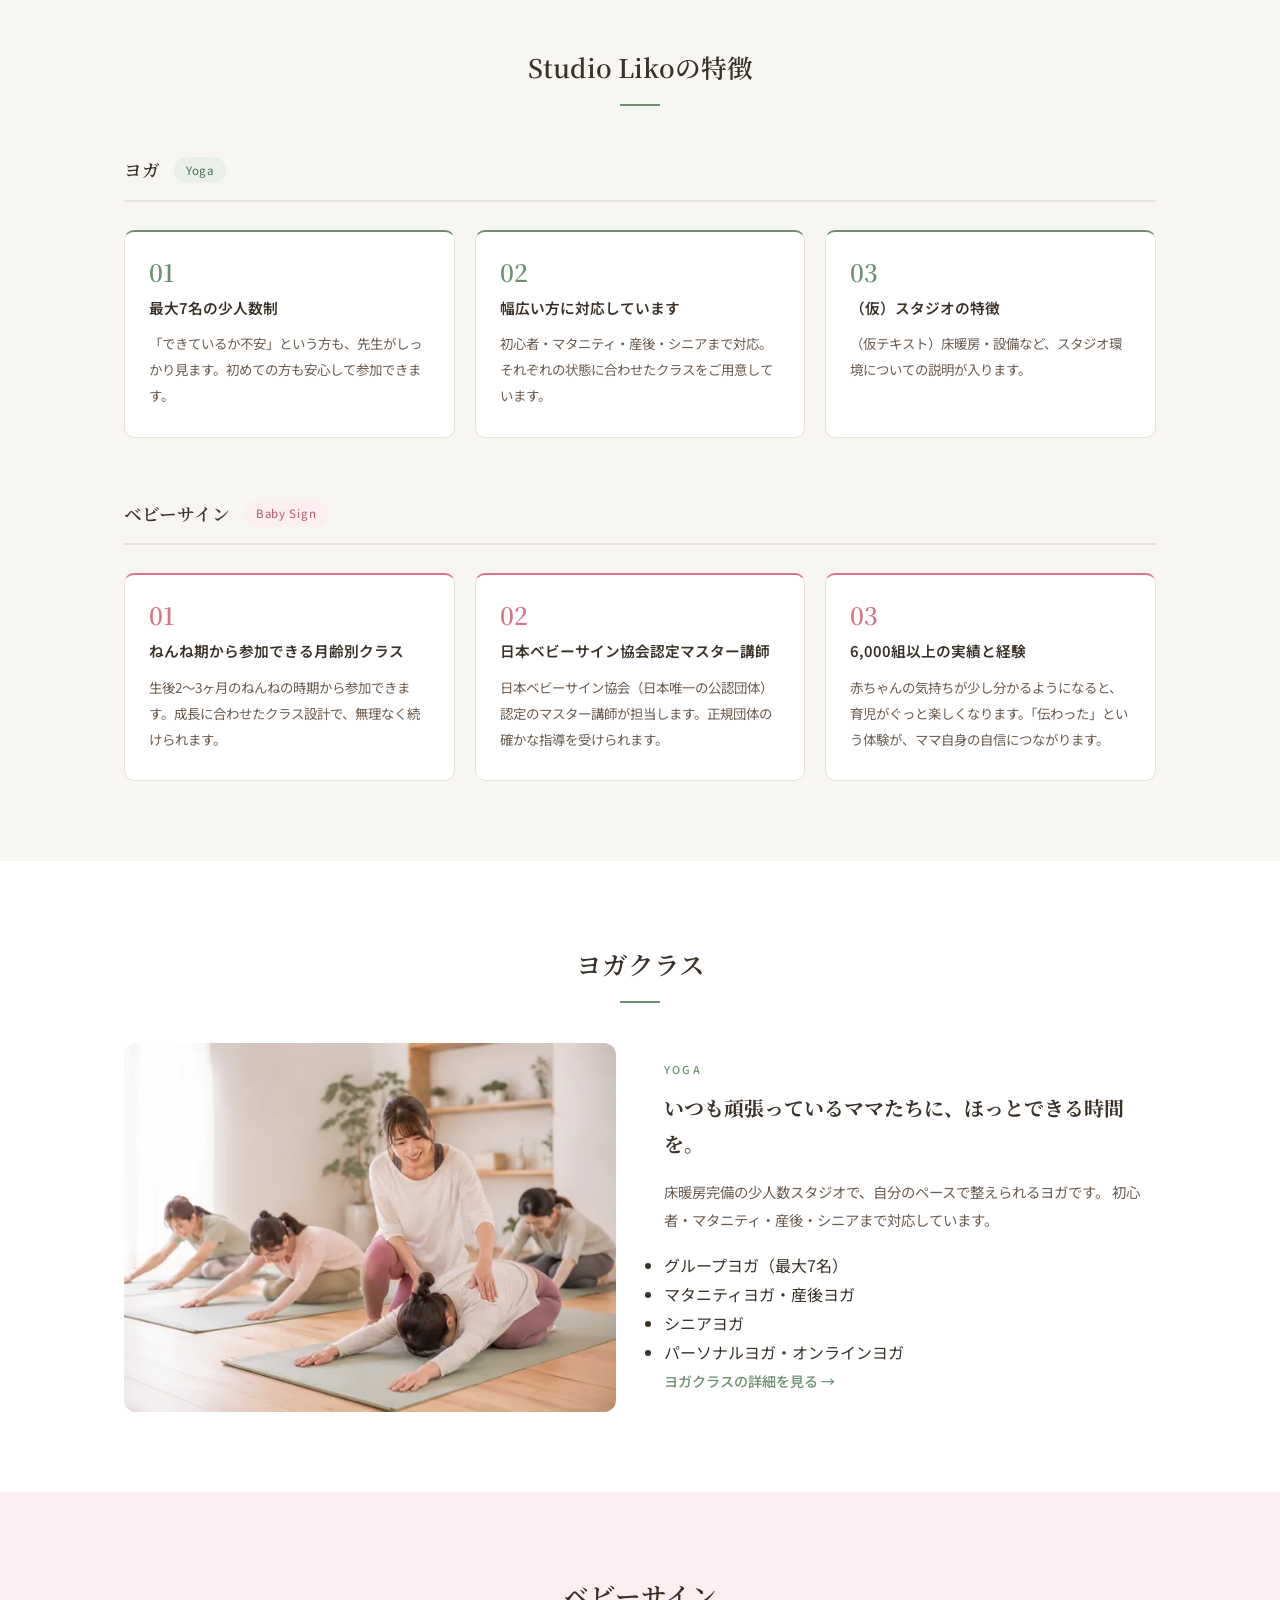
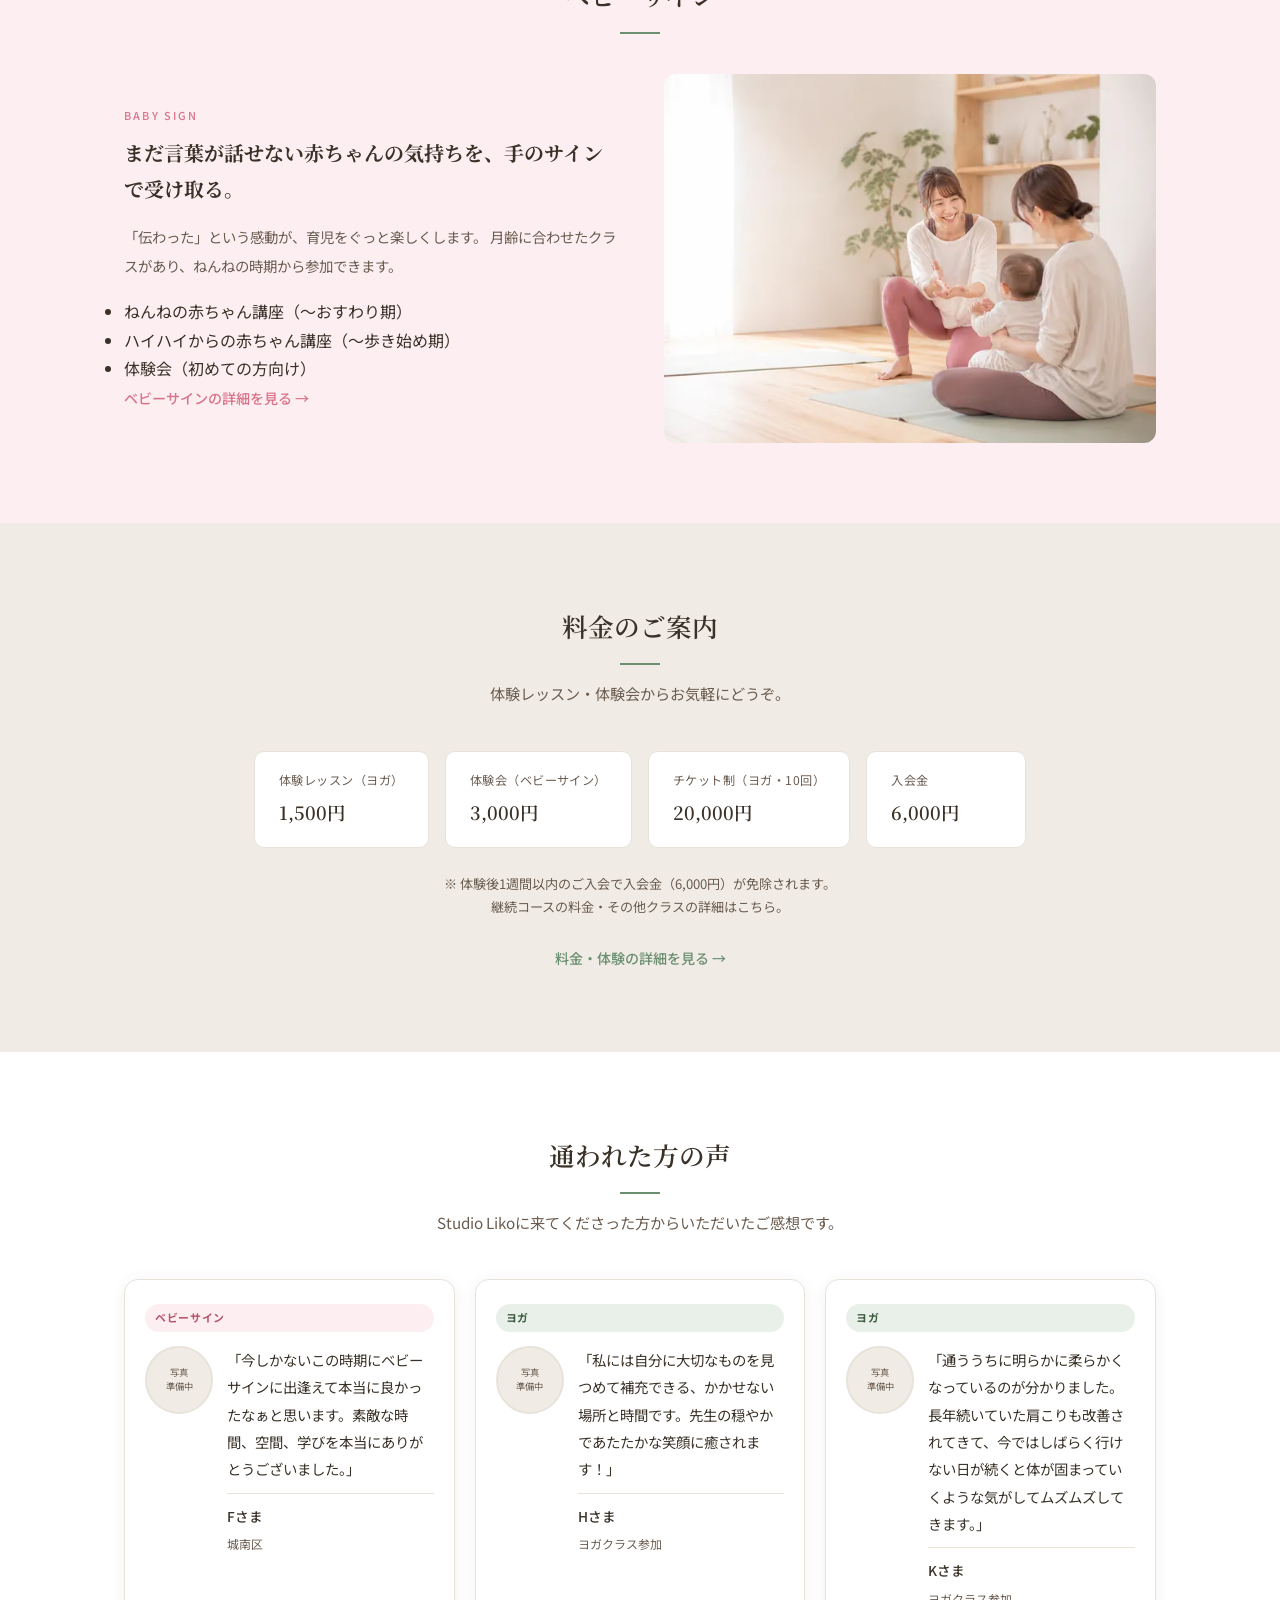
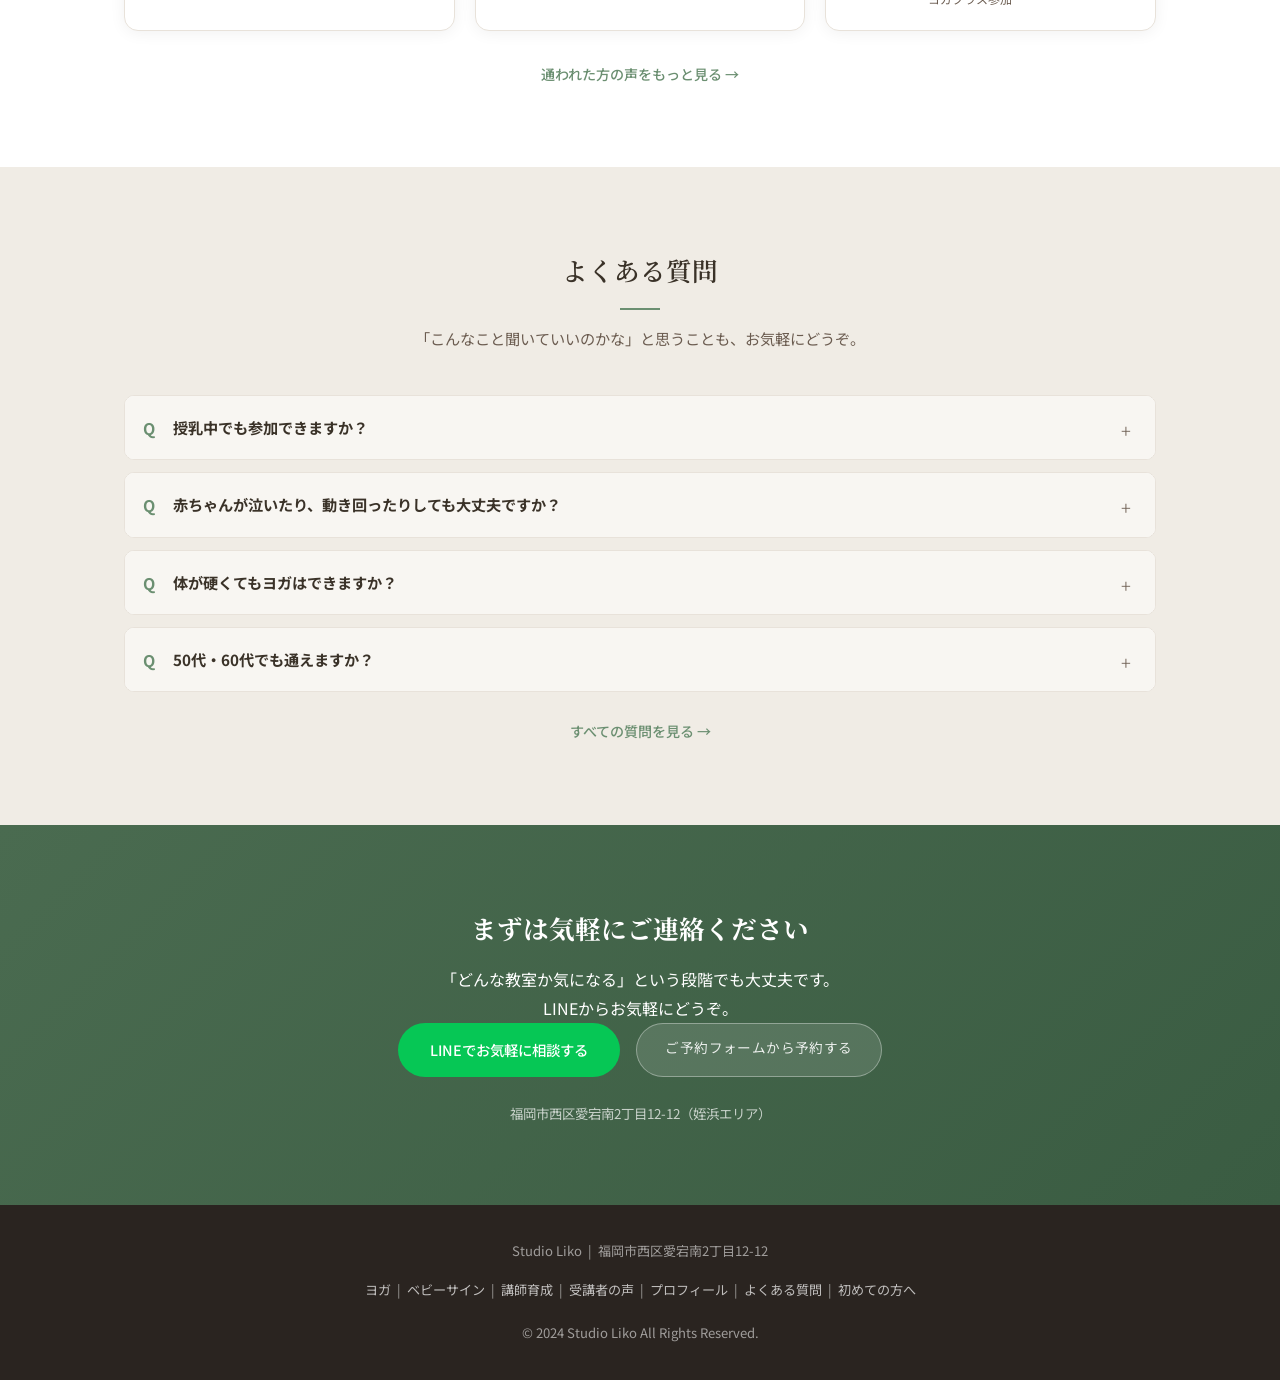
==== commit 8fabb1fc: "refine(sp): FV写真主役に・カード角丸&影を控えめ・くすみ色に統一" ====
--- a/index.html
+++ b/index.html
@@ -59,12 +59,13 @@
       .fv-hero{position:relative!important;min-height:100vh;display:flex!important;align-items:flex-end;overflow:hidden;padding-top:0;background:none!important}
       .fv-hero-bg{display:block!important;position:absolute!important;inset:0;width:100%;height:100%;object-fit:cover;object-position:center;max-height:none;max-width:none}
       .fv-hero-overlay{display:block!important;background:linear-gradient(to top,rgba(0,0,0,.72) 0%,rgba(0,0,0,.3) 55%,rgba(0,0,0,.08) 100%)}
-      .fv-hero-left{position:relative!important;z-index:2;margin-top:0;padding:0 24px 190px;background:none;border-radius:0;box-shadow:none;max-width:100%;width:100%}
+      .fv-hero-left{position:relative!important;z-index:2;margin-top:0;padding:0 24px 148px;background:none;border-radius:0;box-shadow:none;max-width:100%;width:100%}
       .fv-title{color:#fff!important;font-size:1.6rem;line-height:1.7;text-shadow:0 2px 10px rgba(0,0,0,.4);margin-bottom:10px;letter-spacing:.02em}
       .fv-title .fv-sub-line{color:rgba(255,255,255,.85)!important;margin-top:10px}
       .fv-text{color:rgba(255,255,255,.82)!important;font-size:.88rem;line-height:2;margin-top:14px}
       .fv-btns{gap:10px;margin-top:22px}
-      a.btn-babysign{background:transparent!important;border-color:rgba(255,255,255,.7)!important;color:#fff!important}
+      .fv-hero .fv-btns{display:none!important}
+      .fv-hero .fv-text{display:none!important}
       .fv-hero-left>p:last-child a{color:rgba(255,255,255,.65)!important}
     }
   </style>
@@ -139,7 +140,7 @@
           </picture>
           <div class="entry-card-overlay"></div>
           <div class="entry-card-label">
-            <span class="label-sp-title">ヨガに参加される方</span>
+            <span class="label-sp-title">自分を整える時間</span>
             <span class="label-en">Yoga</span>
             <span class="label-ja">ヨガクラス</span>
             <span class="label-arrow">クラスを見る →</span>
@@ -153,7 +154,7 @@
           </picture>
           <div class="entry-card-overlay"></div>
           <div class="entry-card-label">
-            <span class="label-sp-title">ベビーサインに参加される方</span>
+            <span class="label-sp-title">赤ちゃんと通じ合う</span>
             <span class="label-en">Baby Sign</span>
             <span class="label-ja">ベビーサイン</span>
             <span class="label-arrow">クラスを見る →</span>
--- a/style.css
+++ b/style.css
@@ -1167,6 +1167,9 @@
 
 /* ── モバイル入口カード：Mauleaスタイル（FV下端に乗り上げ） ── */
 @media (max-width: 768px) {
+  /* FVボタン非表示 */
+  .fv-hero .fv-btns { display: none !important; }
+
   .entry-section {
     position: relative;
     z-index: 10;
@@ -1176,12 +1179,20 @@
   }
   .entry-section .section-title,
   .entry-section .section-lead { display: none; }
-  .entry-grid { gap: 10px; margin-top: 0; }
+  .entry-grid {
+    gap: 10px;
+    margin-top: 0;
+    grid-template-columns: 1fr 1fr !important;
+    align-items: stretch;
+  }
   .entry-card {
     aspect-ratio: auto;
     height: auto;
-    border-radius: 10px;
+    border-radius: 4px;
     overflow: hidden;
+    display: flex;
+    flex-direction: column;
+    box-shadow: 0 1px 6px rgba(0,0,0,0.08);
   }
   .entry-card picture,
   .entry-card img,
@@ -1190,39 +1201,52 @@
     position: static;
     display: flex;
     flex-direction: column;
+    flex: 1;
     padding: 0;
     color: var(--text);
   }
   .entry-card-label .label-sp-title {
-    display: block;
-    background: #fff;
-    padding: 20px 12px 16px;
+    display: flex;
+    align-items: center;
+    justify-content: center;
+    flex: 1;
+    padding: 26px 12px;
     font-size: 0.88rem;
     font-weight: 600;
     font-family: 'Noto Serif JP', serif;
+    text-align: center;
+    line-height: 1.55;
+    background: #fff;
     color: var(--text);
-    text-align: center;
-    line-height: 1.65;
+    letter-spacing: 0.03em;
   }
   .entry-card-label .label-en { display: none; }
   .entry-card-label .label-ja {
     display: block;
-    font-size: 0.78rem;
-    font-weight: 500;
+    font-size: 0.74rem;
+    font-weight: 400;
     font-family: 'Noto Sans JP', sans-serif;
-    padding: 11px 12px;
+    padding: 12px 10px;
     text-align: center;
     margin-bottom: 0;
-    letter-spacing: 0.1em;
-  }
+    letter-spacing: 0.14em;
+    flex-shrink: 0;
+  }
+  /* ヨガ：くすみセージグリーン */
   .entry-card.yoga-entry .entry-card-label .label-ja {
-    background: var(--yoga);
+    background: #8fa882;
     color: #fff;
   }
+  /* ベビーサイン：ミモザ・クリームイエロー */
   .entry-card.bs-entry .entry-card-label .label-ja {
-    background: var(--babysign);
+    background: #cfc87a;
     color: #fff;
   }
+  /* タップ時に少し濃く */
+  .entry-card.yoga-entry:active .entry-card-label .label-sp-title { background: #f3f6f3; }
+  .entry-card.yoga-entry:active .entry-card-label .label-ja { background: #7a9470; }
+  .entry-card.bs-entry:active .entry-card-label .label-sp-title { background: #f8f5e8; }
+  .entry-card.bs-entry:active .entry-card-label .label-ja { background: #b8b060; }
   .entry-card-label .label-arrow { display: none; }
 }
 
--- a/style.css
+++ b/style.css
@@ -1167,6 +1167,9 @@
 
 /* ── モバイル入口カード：Mauleaスタイル（FV下端に乗り上げ） ── */
 @media (max-width: 768px) {
+  /* FVボタン非表示 */
+  .fv-hero .fv-btns { display: none !important; }
+
   .entry-section {
     position: relative;
     z-index: 10;
@@ -1176,12 +1179,20 @@
   }
   .entry-section .section-title,
   .entry-section .section-lead { display: none; }
-  .entry-grid { gap: 10px; margin-top: 0; }
+  .entry-grid {
+    gap: 10px;
+    margin-top: 0;
+    grid-template-columns: 1fr 1fr !important;
+    align-items: stretch;
+  }
   .entry-card {
     aspect-ratio: auto;
     height: auto;
-    border-radius: 10px;
+    border-radius: 4px;
     overflow: hidden;
+    display: flex;
+    flex-direction: column;
+    box-shadow: 0 1px 6px rgba(0,0,0,0.08);
   }
   .entry-card picture,
   .entry-card img,
@@ -1190,39 +1201,52 @@
     position: static;
     display: flex;
     flex-direction: column;
+    flex: 1;
     padding: 0;
     color: var(--text);
   }
   .entry-card-label .label-sp-title {
-    display: block;
-    background: #fff;
-    padding: 20px 12px 16px;
+    display: flex;
+    align-items: center;
+    justify-content: center;
+    flex: 1;
+    padding: 26px 12px;
     font-size: 0.88rem;
     font-weight: 600;
     font-family: 'Noto Serif JP', serif;
+    text-align: center;
+    line-height: 1.55;
+    background: #fff;
     color: var(--text);
-    text-align: center;
-    line-height: 1.65;
+    letter-spacing: 0.03em;
   }
   .entry-card-label .label-en { display: none; }
   .entry-card-label .label-ja {
     display: block;
-    font-size: 0.78rem;
-    font-weight: 500;
+    font-size: 0.74rem;
+    font-weight: 400;
     font-family: 'Noto Sans JP', sans-serif;
-    padding: 11px 12px;
+    padding: 12px 10px;
     text-align: center;
     margin-bottom: 0;
-    letter-spacing: 0.1em;
-  }
+    letter-spacing: 0.14em;
+    flex-shrink: 0;
+  }
+  /* ヨガ：くすみセージグリーン */
   .entry-card.yoga-entry .entry-card-label .label-ja {
-    background: var(--yoga);
+    background: #8fa882;
     color: #fff;
   }
+  /* ベビーサイン：ミモザ・クリームイエロー */
   .entry-card.bs-entry .entry-card-label .label-ja {
-    background: var(--babysign);
+    background: #cfc87a;
     color: #fff;
   }
+  /* タップ時に少し濃く */
+  .entry-card.yoga-entry:active .entry-card-label .label-sp-title { background: #f3f6f3; }
+  .entry-card.yoga-entry:active .entry-card-label .label-ja { background: #7a9470; }
+  .entry-card.bs-entry:active .entry-card-label .label-sp-title { background: #f8f5e8; }
+  .entry-card.bs-entry:active .entry-card-label .label-ja { background: #b8b060; }
   .entry-card-label .label-arrow { display: none; }
 }
 
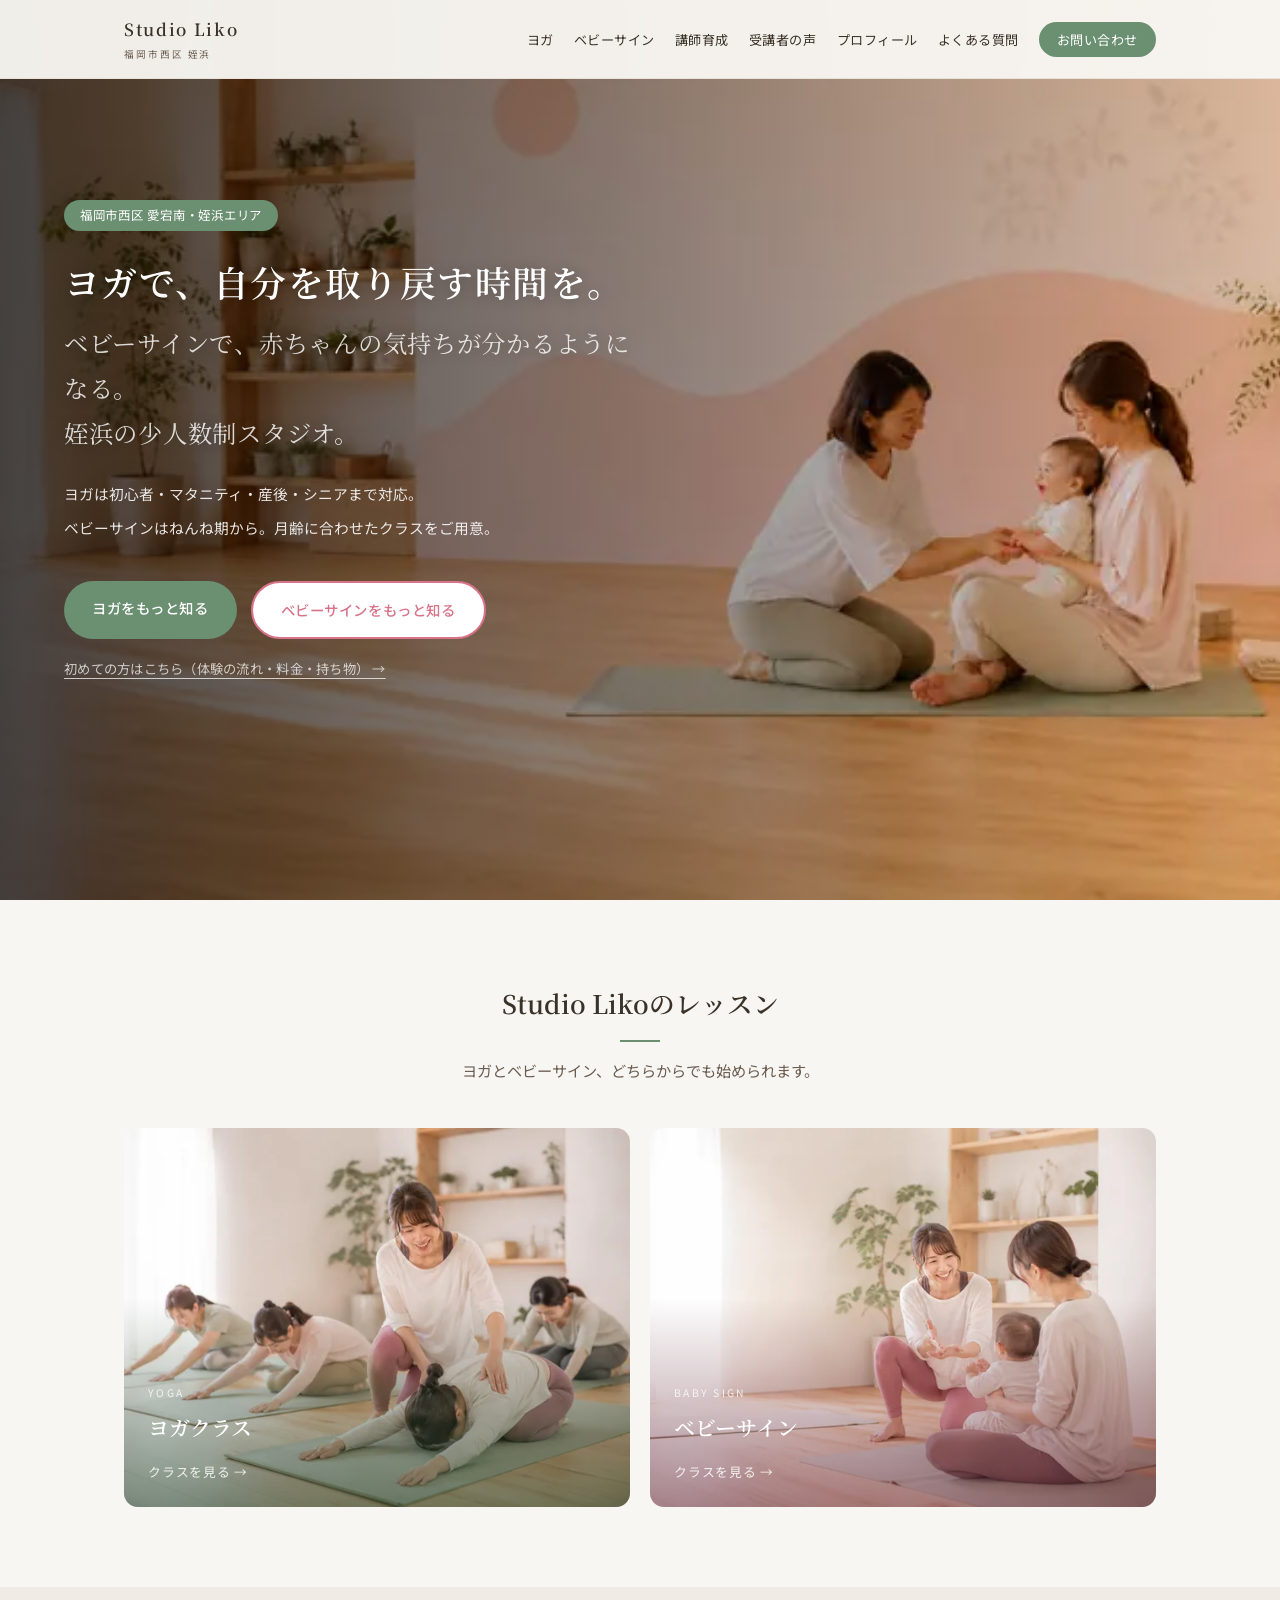
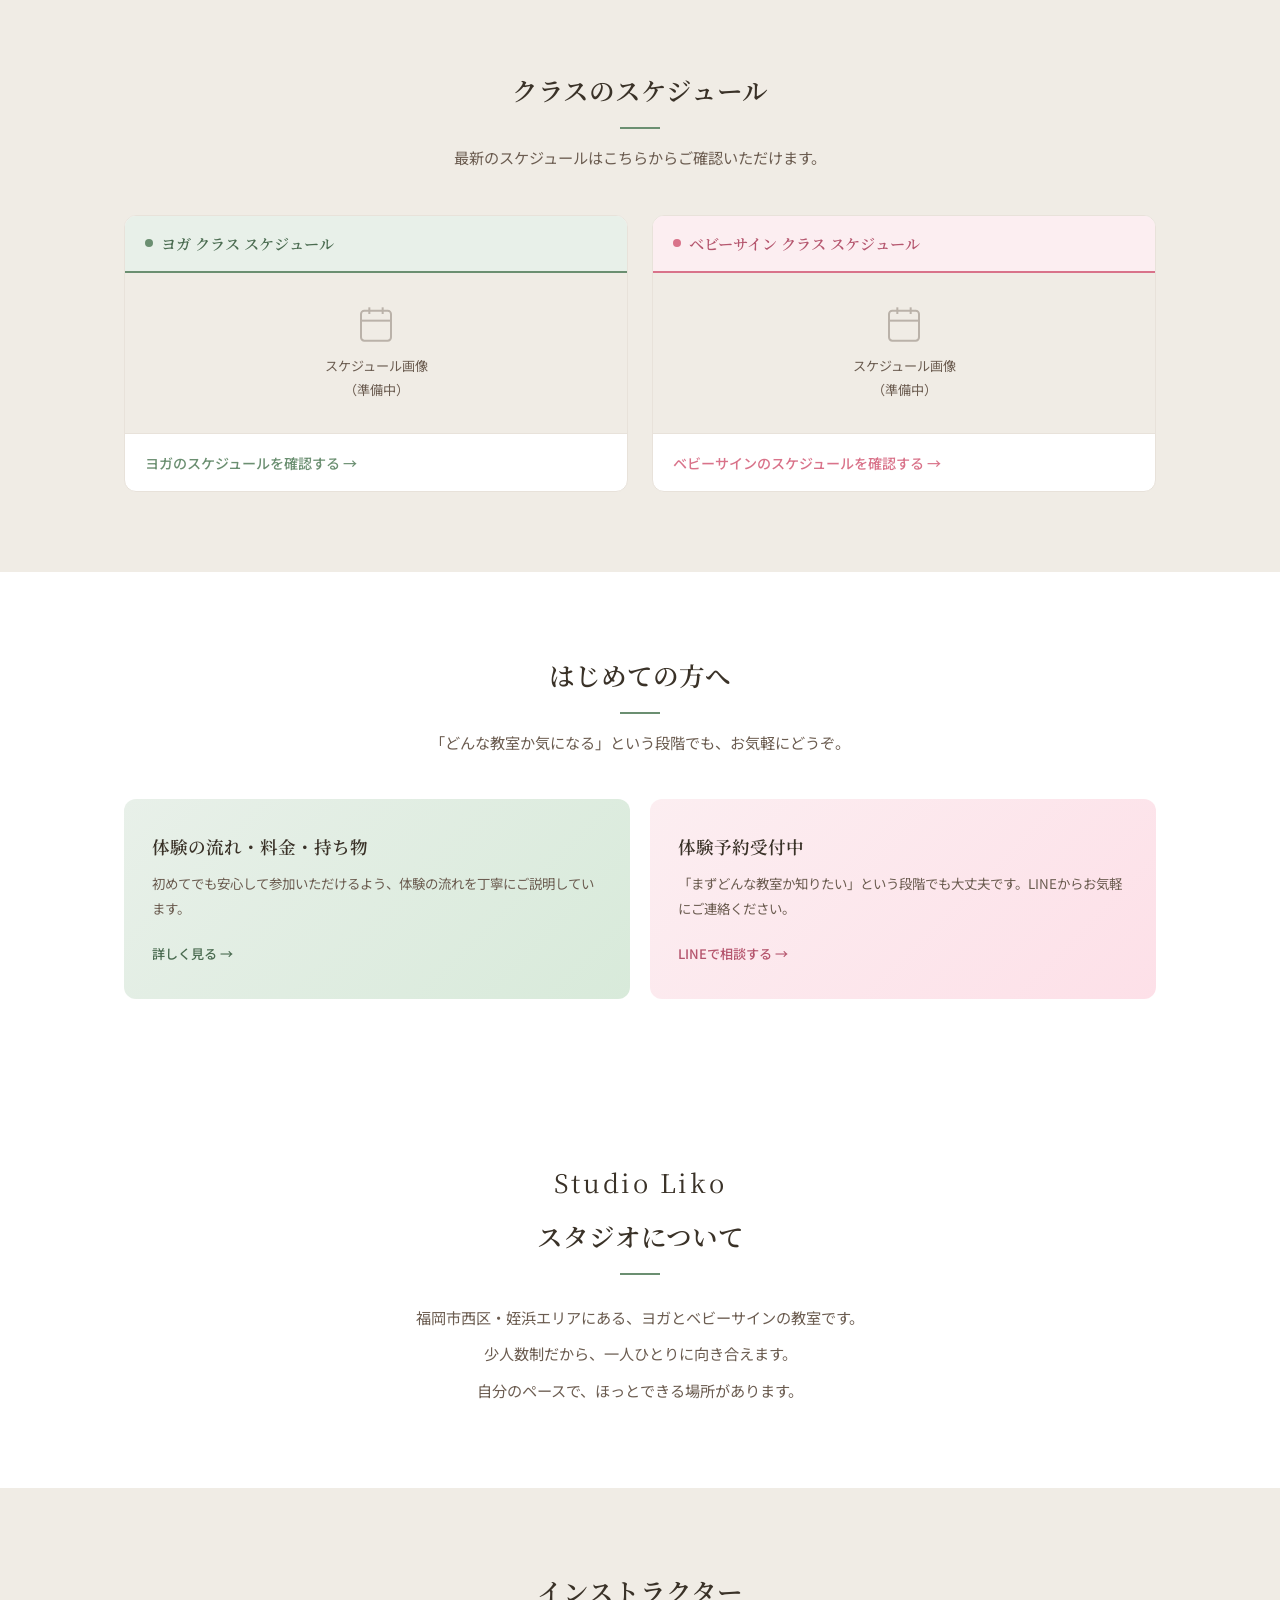
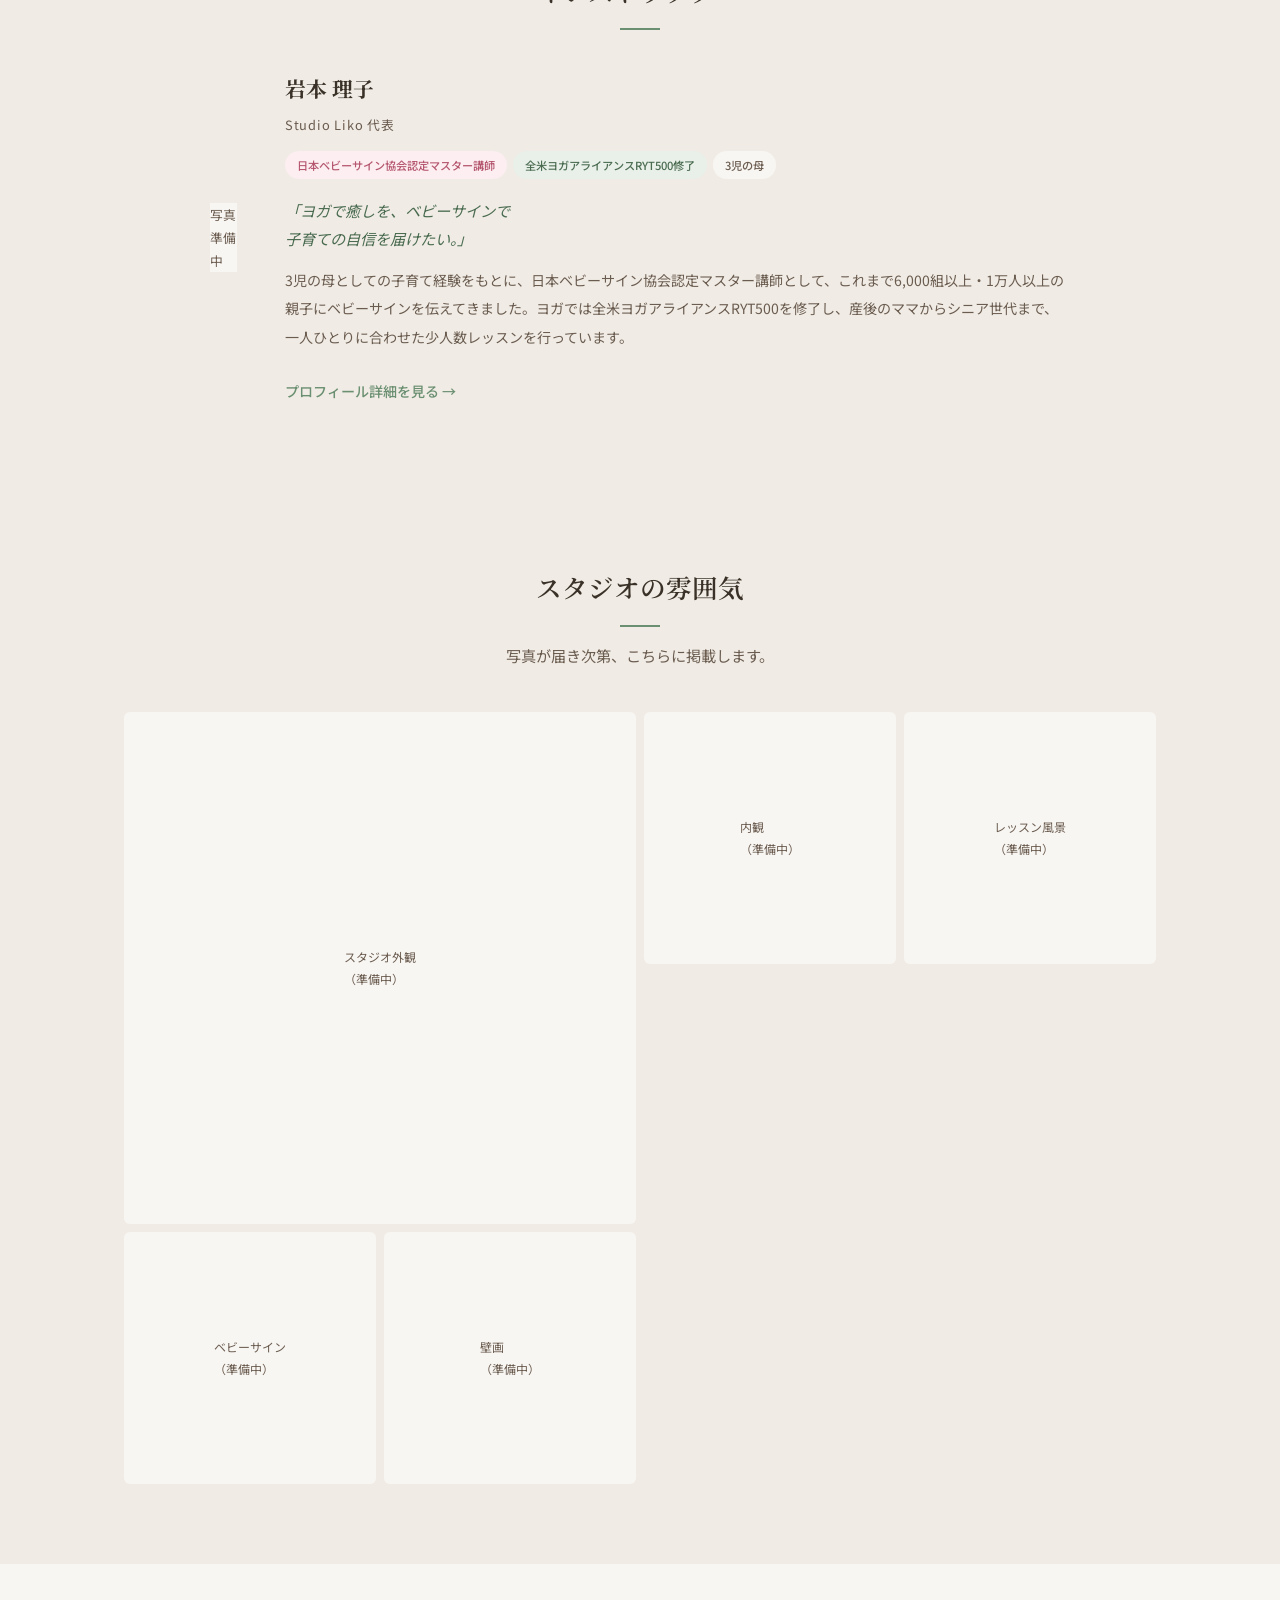
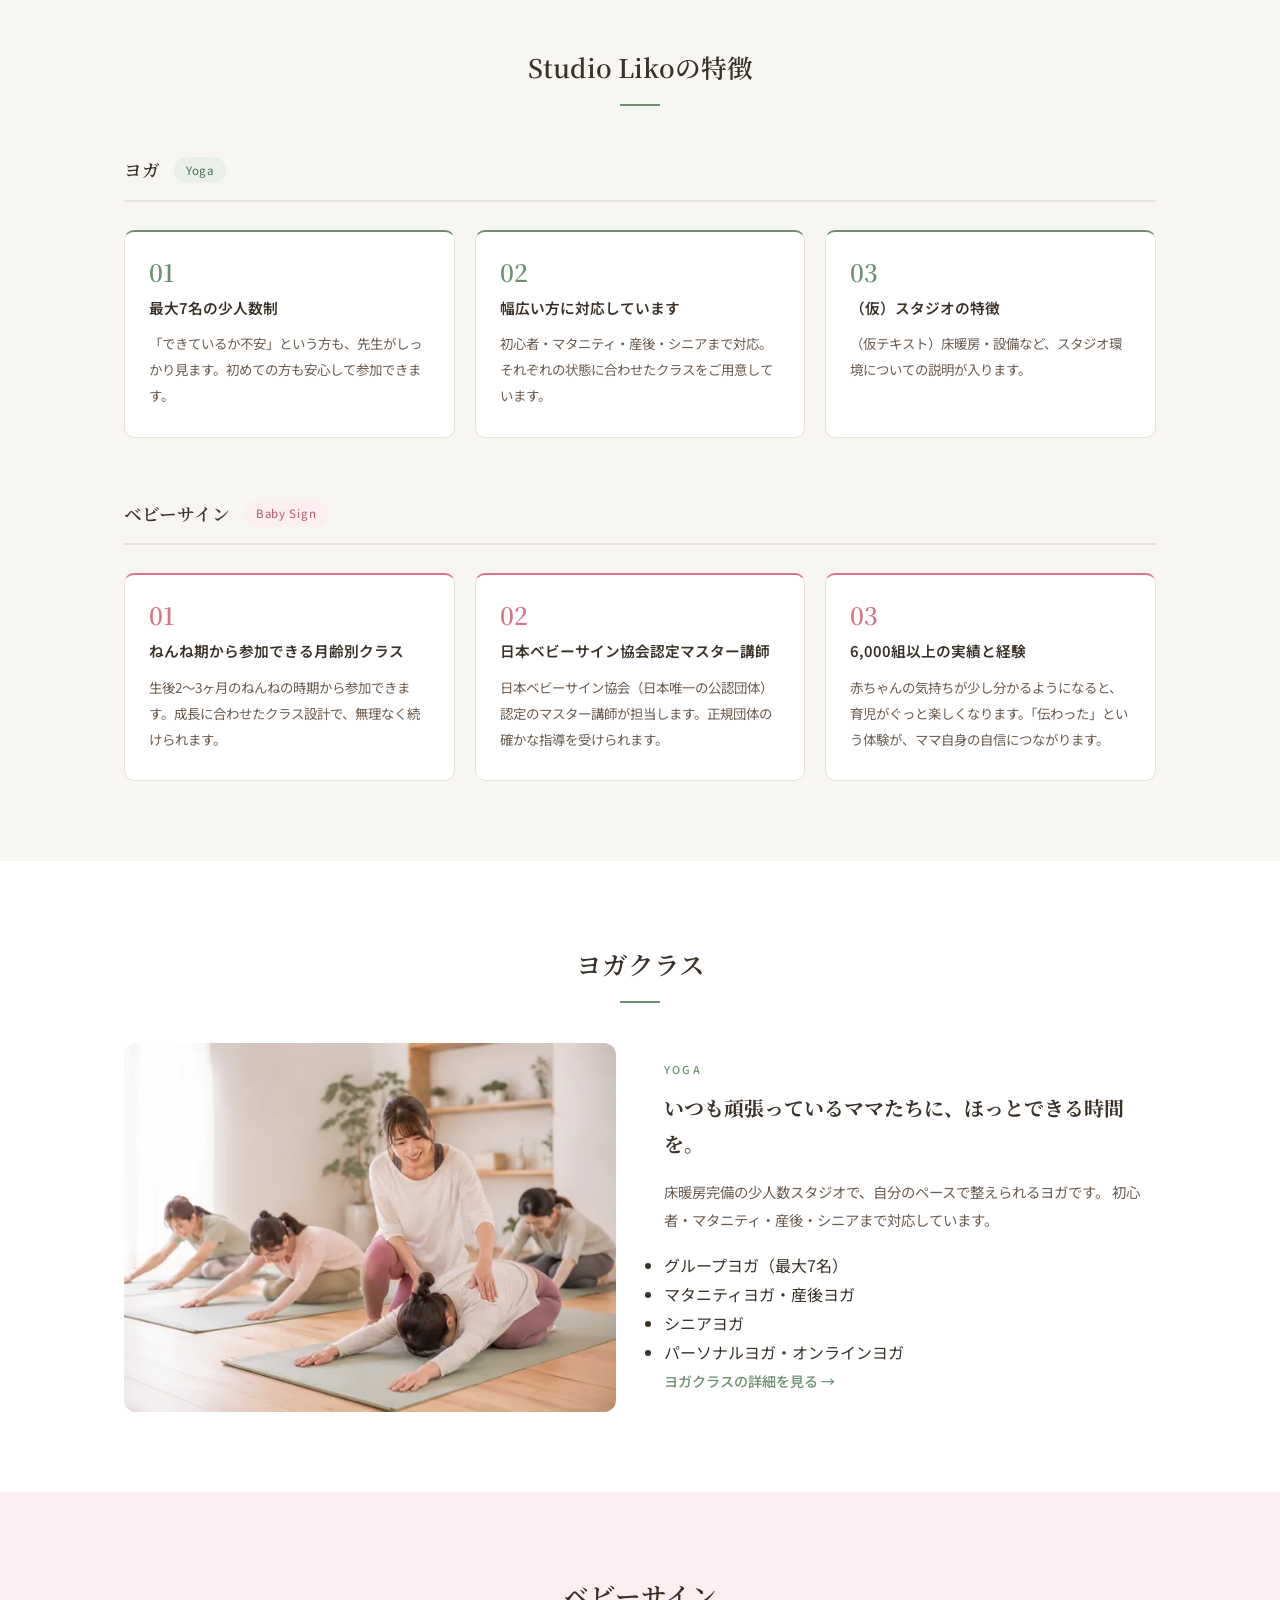
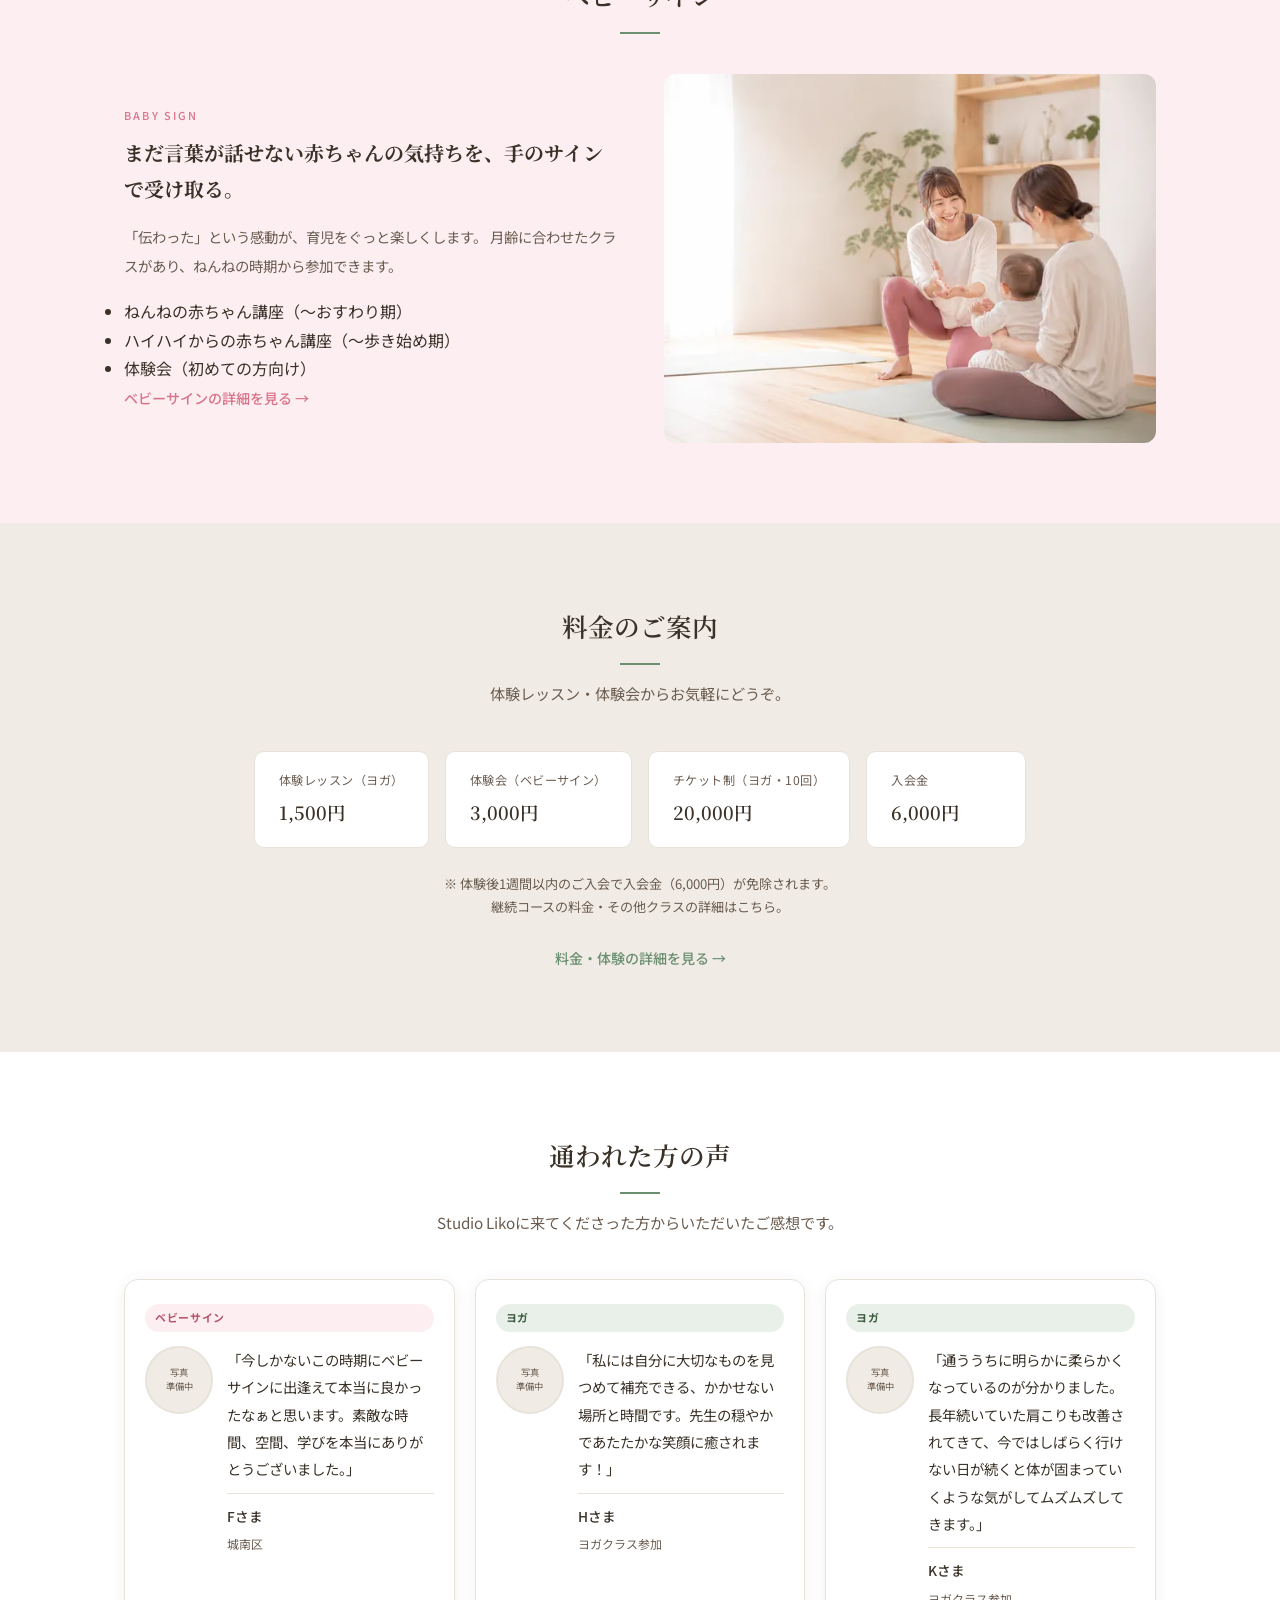
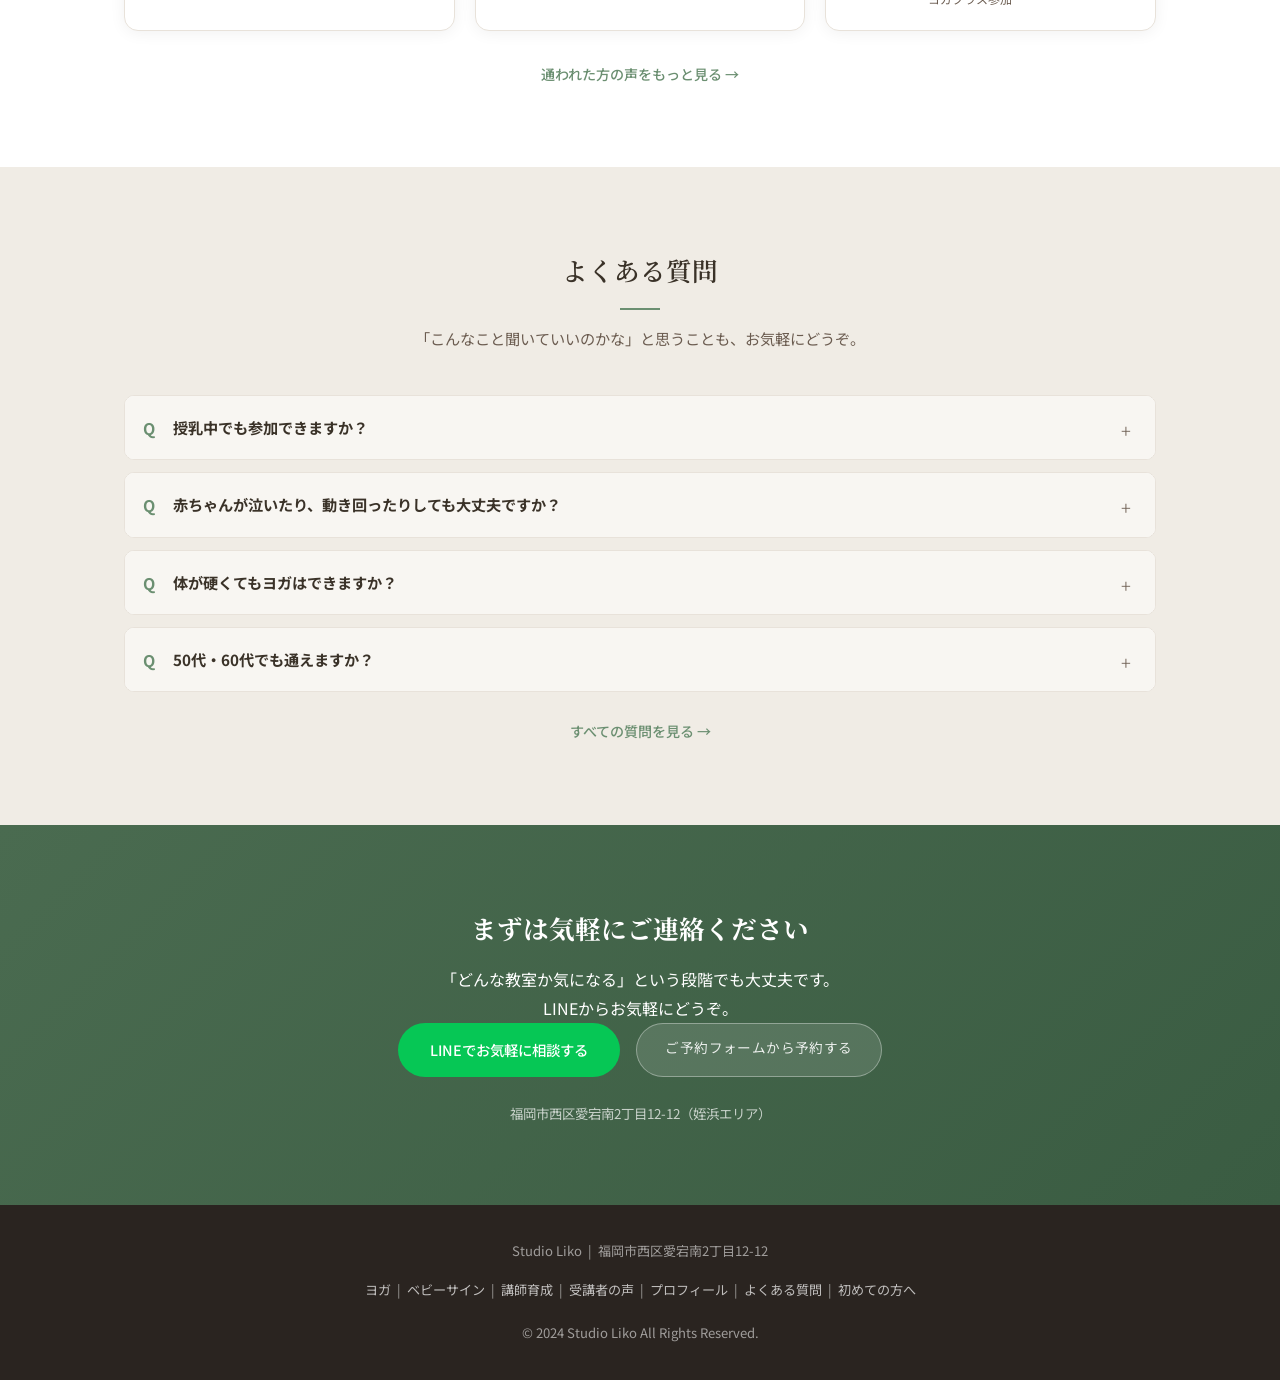
==== commit 40b6145f: "fix(sp): --liko-green変数追加・バッジ/カード色を統一・帯を細く・BS黄色を温かみある色に" ====
--- a/index.html
+++ b/index.html
@@ -16,7 +16,7 @@
     html{scroll-behavior:smooth;font-size:16px}
     body{font-family:'Noto Sans JP',sans-serif;color:#3a3228;background:#f8f6f2;line-height:1.8}
     img{max-width:100%;height:auto;display:block}a{color:inherit;text-decoration:none}
-    :root{--yoga:#6b8f71;--yoga-dark:#4a6b50;--yoga-light:#e8f0e9;--babysign:#d9738a;--babysign-dark:#b5566e;--babysign-light:#fceef1;--bg:#f8f6f2;--bg2:#f0ece5;--text:#3a3228;--text-light:#6b5c50;--border:#e8e2da;--radius:8px}
+    :root{--liko-green:#6b8f71;--yoga:#6b8f71;--yoga-dark:#4a6b50;--yoga-light:#e8f0e9;--babysign:#d9738a;--babysign-dark:#b5566e;--babysign-light:#fceef1;--bg:#f8f6f2;--bg2:#f0ece5;--text:#3a3228;--text-light:#6b5c50;--border:#e8e2da;--radius:8px}
     .container{max-width:1080px;margin:0 auto;padding:0 24px}
     .header{position:fixed;top:0;left:0;right:0;z-index:100;background:rgba(248,246,242,.96);backdrop-filter:blur(6px);border-bottom:1px solid var(--border)}
     .header-inner{max-width:1080px;margin:0 auto;padding:14px 24px;display:flex;align-items:center;justify-content:space-between;gap:24px}
@@ -36,7 +36,7 @@
     .fv-hero-bg{position:absolute;inset:0;width:100%;height:100%;object-fit:cover;object-position:62% center;z-index:0;display:block;max-width:none}
     .fv-hero-overlay{position:absolute;inset:0;background:linear-gradient(to right,rgba(12,6,3,.76) 0%,rgba(12,6,3,.46) 48%,rgba(12,6,3,.06) 100%);z-index:1}
     .fv-hero-left{position:relative;z-index:2;padding:140px clamp(24px,3.5vw,56px) 80px clamp(24px,5vw,88px);max-width:680px}
-    .fv-badge{display:inline-block;background:var(--yoga);color:#fff;font-size:.78rem;padding:4px 16px;border-radius:20px;letter-spacing:.06em;margin-bottom:22px}
+    .fv-badge{display:inline-block;background:var(--liko-green);color:#fff;font-size:.78rem;padding:4px 16px;border-radius:20px;letter-spacing:.06em;margin-bottom:22px}
     .fv-title{font-family:'Noto Serif JP',serif;font-size:clamp(1.9rem,3.2vw,2.7rem);font-weight:600;line-height:1.6;margin-bottom:22px;color:#fff;letter-spacing:.04em;text-shadow:0 1px 16px rgba(0,0,0,.3)}
     .fv-title .fv-sub-line{display:block;font-size:.68em;font-weight:400;color:rgba(255,255,255,.8);margin-top:10px;line-height:1.85;letter-spacing:.03em}
     .fv-text{font-size:.92rem;color:rgba(255,255,255,.85);margin-bottom:36px;line-height:2.3}
--- a/style.css
+++ b/style.css
@@ -12,6 +12,7 @@
 
 /* ===== カラー変数 ===== */
 :root {
+  --liko-green: #6b8f71;
   --yoga: #6b8f71;
   --yoga-dark: #4a6b50;
   --yoga-light: #e8f0e9;
@@ -1223,30 +1224,30 @@
   .entry-card-label .label-en { display: none; }
   .entry-card-label .label-ja {
     display: block;
-    font-size: 0.74rem;
+    font-size: 0.72rem;
     font-weight: 400;
     font-family: 'Noto Sans JP', sans-serif;
-    padding: 12px 10px;
+    padding: 8px 10px;
     text-align: center;
     margin-bottom: 0;
     letter-spacing: 0.14em;
     flex-shrink: 0;
   }
-  /* ヨガ：くすみセージグリーン */
+  /* ヨガ：--liko-greenと完全同一 */
   .entry-card.yoga-entry .entry-card-label .label-ja {
-    background: #8fa882;
+    background: var(--liko-green);
     color: #fff;
   }
-  /* ベビーサイン：ミモザ・クリームイエロー */
+  /* ベビーサイン：暖かみのあるミモザ黄（黄緑に振らない） */
   .entry-card.bs-entry .entry-card-label .label-ja {
-    background: #cfc87a;
-    color: #fff;
+    background: #f5d84a;
+    color: #3d4e10;
   }
   /* タップ時に少し濃く */
   .entry-card.yoga-entry:active .entry-card-label .label-sp-title { background: #f3f6f3; }
-  .entry-card.yoga-entry:active .entry-card-label .label-ja { background: #7a9470; }
-  .entry-card.bs-entry:active .entry-card-label .label-sp-title { background: #f8f5e8; }
-  .entry-card.bs-entry:active .entry-card-label .label-ja { background: #b8b060; }
+  .entry-card.yoga-entry:active .entry-card-label .label-ja { background: var(--yoga-dark); }
+  .entry-card.bs-entry:active .entry-card-label .label-sp-title { background: #fdf8e4; }
+  .entry-card.bs-entry:active .entry-card-label .label-ja { background: #dfc030; }
   .entry-card-label .label-arrow { display: none; }
 }
 
--- a/style.css
+++ b/style.css
@@ -12,6 +12,7 @@
 
 /* ===== カラー変数 ===== */
 :root {
+  --liko-green: #6b8f71;
   --yoga: #6b8f71;
   --yoga-dark: #4a6b50;
   --yoga-light: #e8f0e9;
@@ -1223,30 +1224,30 @@
   .entry-card-label .label-en { display: none; }
   .entry-card-label .label-ja {
     display: block;
-    font-size: 0.74rem;
+    font-size: 0.72rem;
     font-weight: 400;
     font-family: 'Noto Sans JP', sans-serif;
-    padding: 12px 10px;
+    padding: 8px 10px;
     text-align: center;
     margin-bottom: 0;
     letter-spacing: 0.14em;
     flex-shrink: 0;
   }
-  /* ヨガ：くすみセージグリーン */
+  /* ヨガ：--liko-greenと完全同一 */
   .entry-card.yoga-entry .entry-card-label .label-ja {
-    background: #8fa882;
+    background: var(--liko-green);
     color: #fff;
   }
-  /* ベビーサイン：ミモザ・クリームイエロー */
+  /* ベビーサイン：暖かみのあるミモザ黄（黄緑に振らない） */
   .entry-card.bs-entry .entry-card-label .label-ja {
-    background: #cfc87a;
-    color: #fff;
+    background: #f5d84a;
+    color: #3d4e10;
   }
   /* タップ時に少し濃く */
   .entry-card.yoga-entry:active .entry-card-label .label-sp-title { background: #f3f6f3; }
-  .entry-card.yoga-entry:active .entry-card-label .label-ja { background: #7a9470; }
-  .entry-card.bs-entry:active .entry-card-label .label-sp-title { background: #f8f5e8; }
-  .entry-card.bs-entry:active .entry-card-label .label-ja { background: #b8b060; }
+  .entry-card.yoga-entry:active .entry-card-label .label-ja { background: var(--yoga-dark); }
+  .entry-card.bs-entry:active .entry-card-label .label-sp-title { background: #fdf8e4; }
+  .entry-card.bs-entry:active .entry-card-label .label-ja { background: #dfc030; }
   .entry-card-label .label-arrow { display: none; }
 }
 
